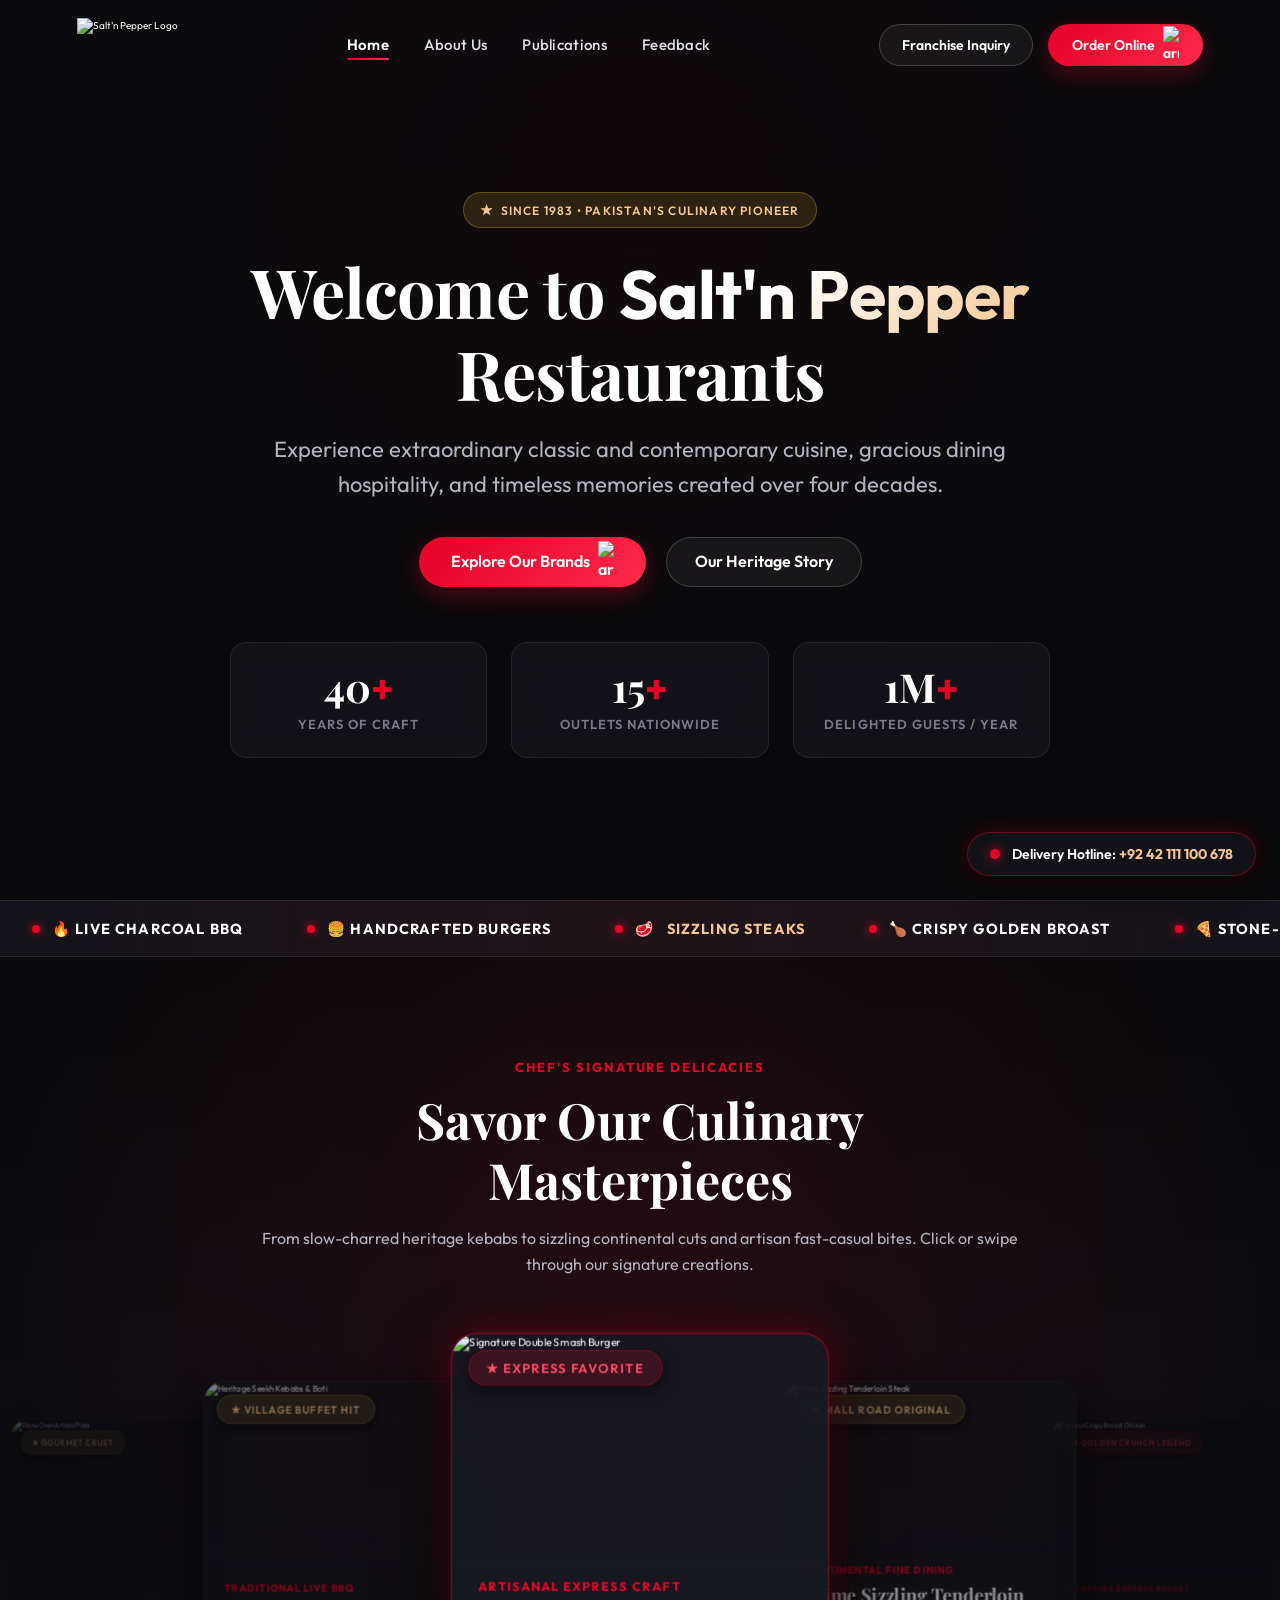
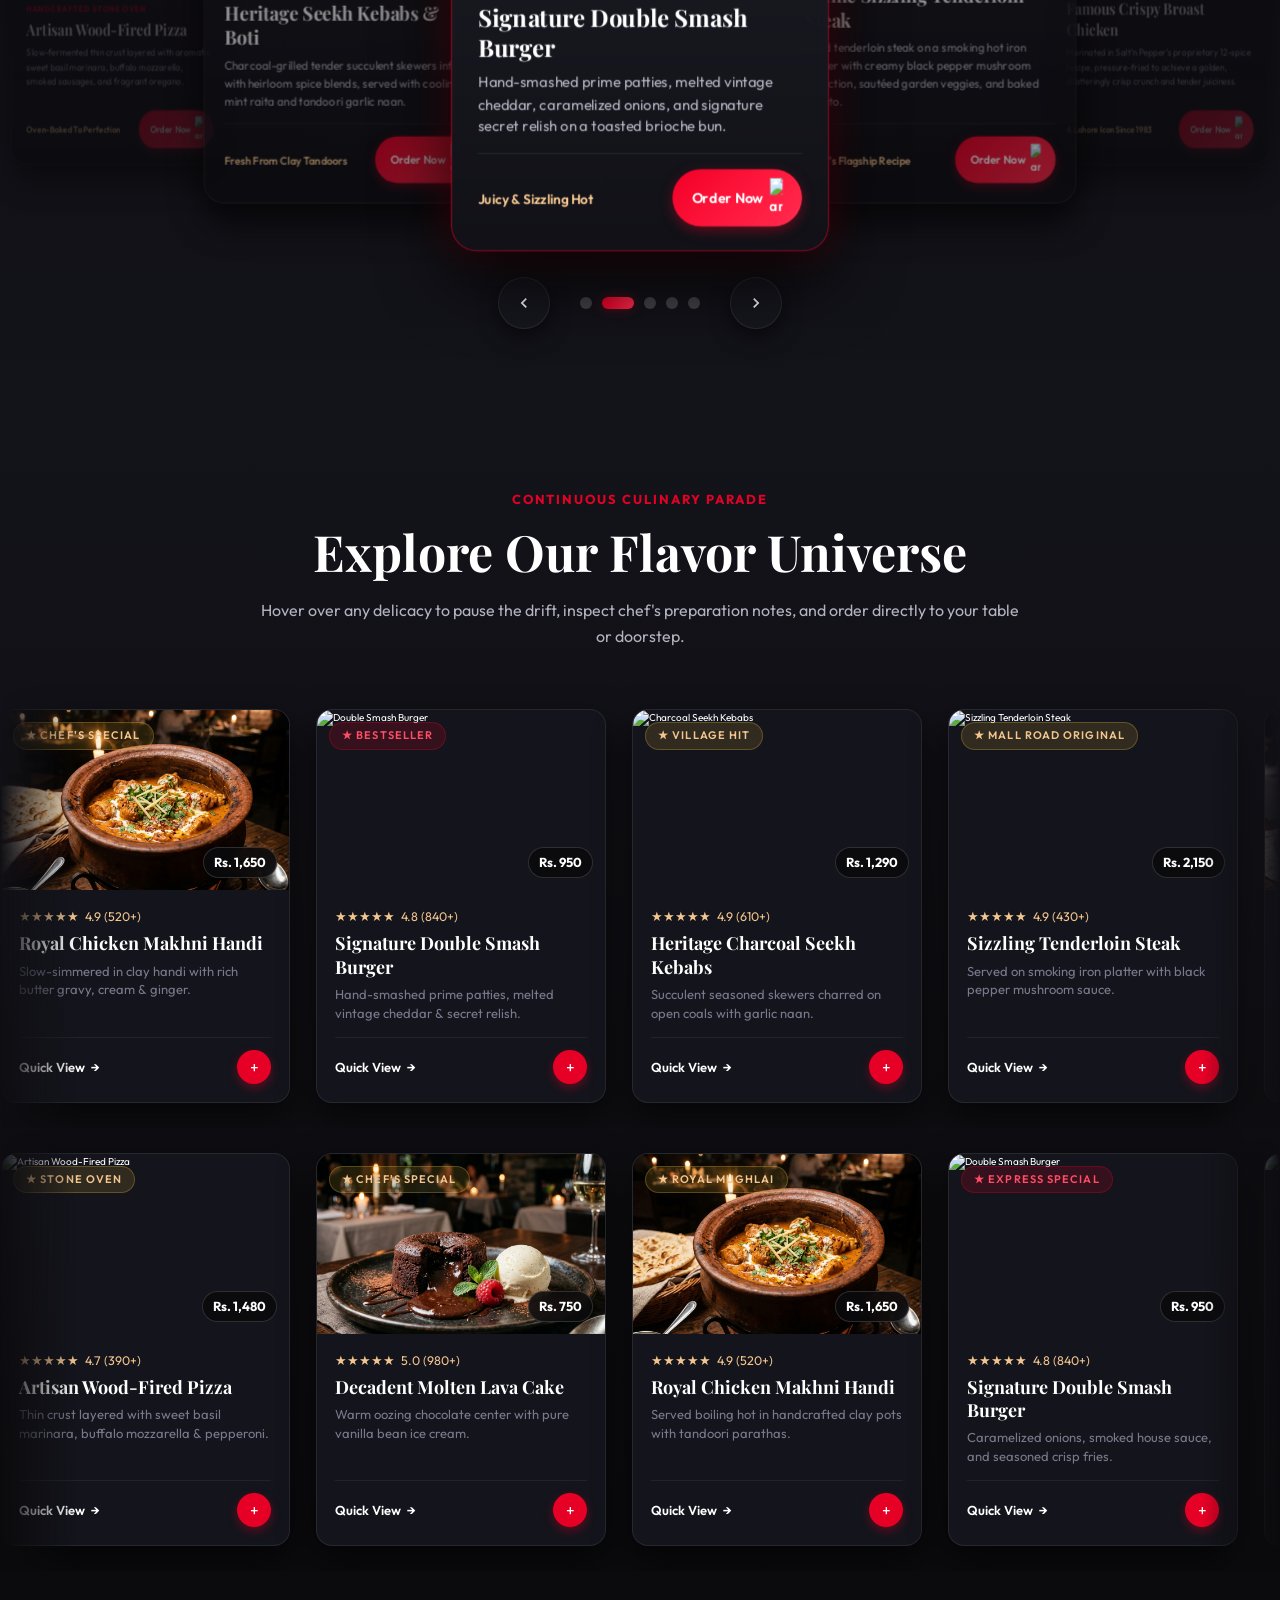
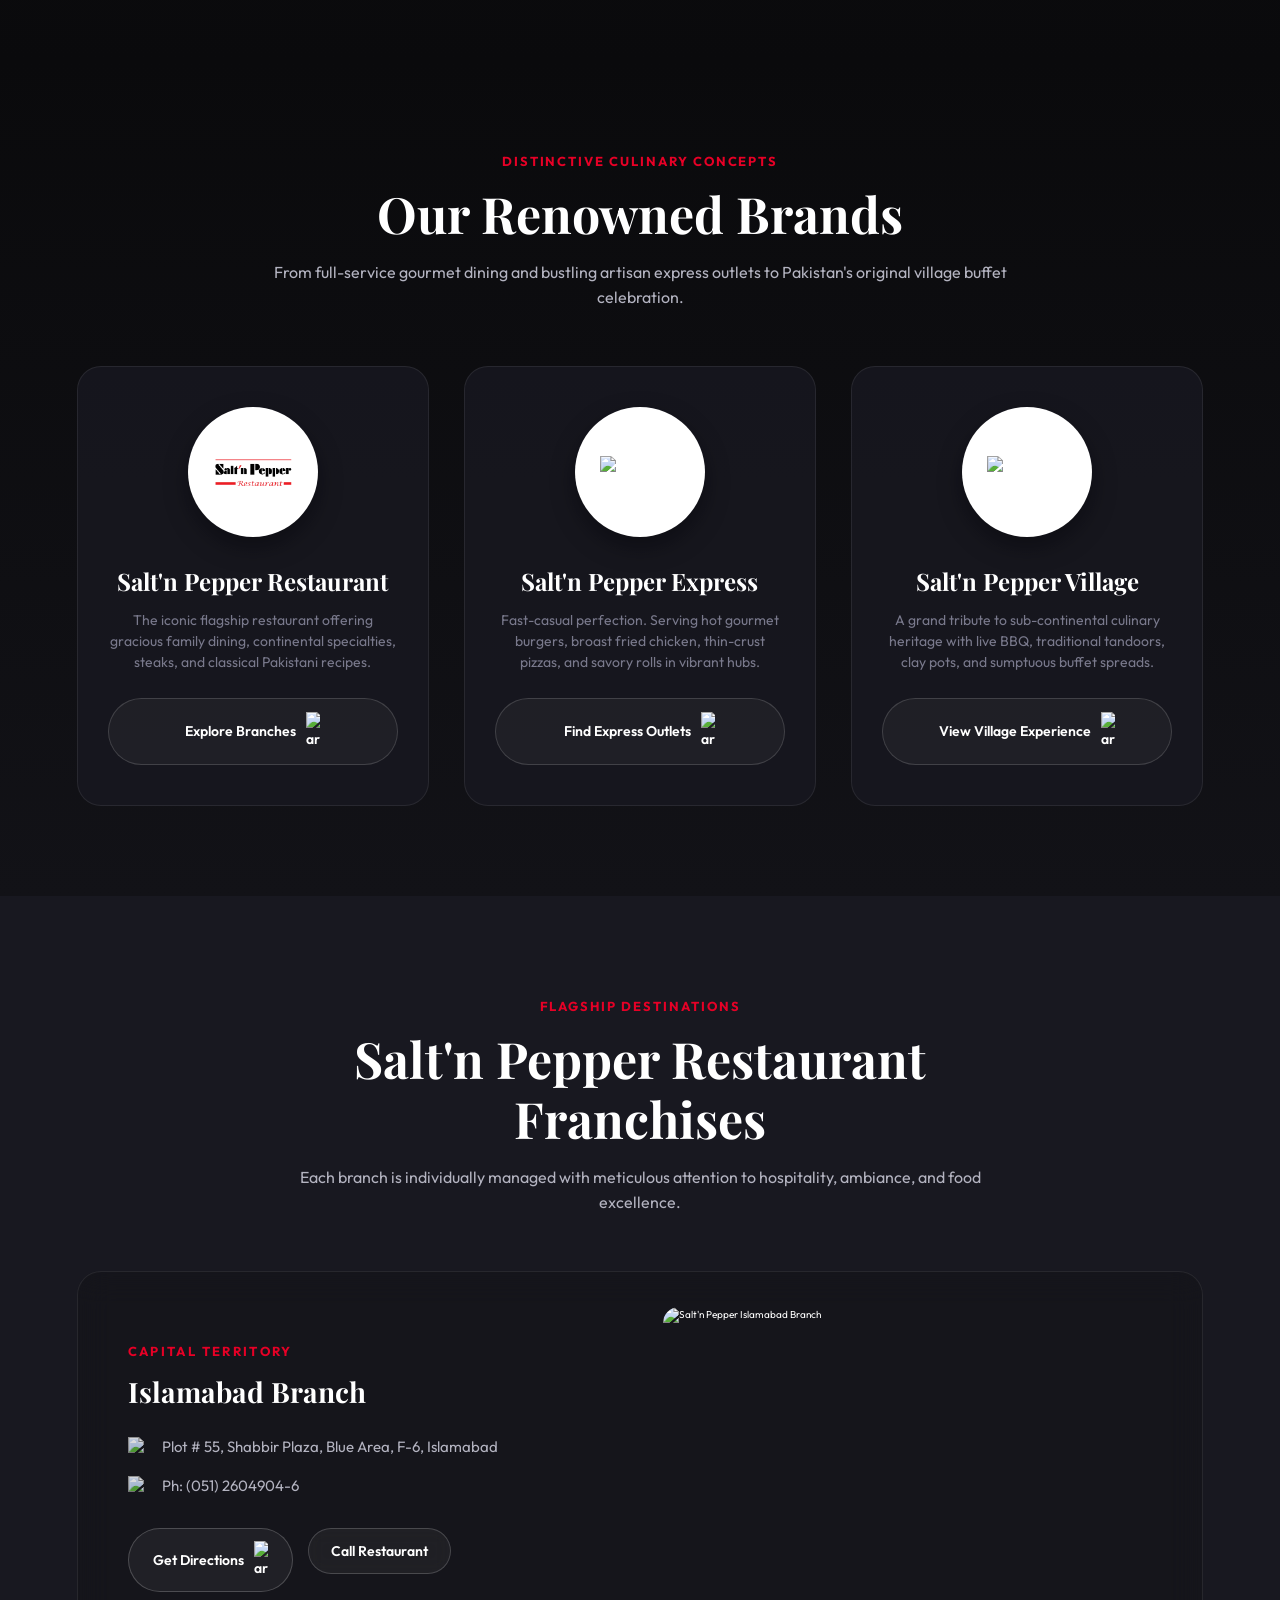
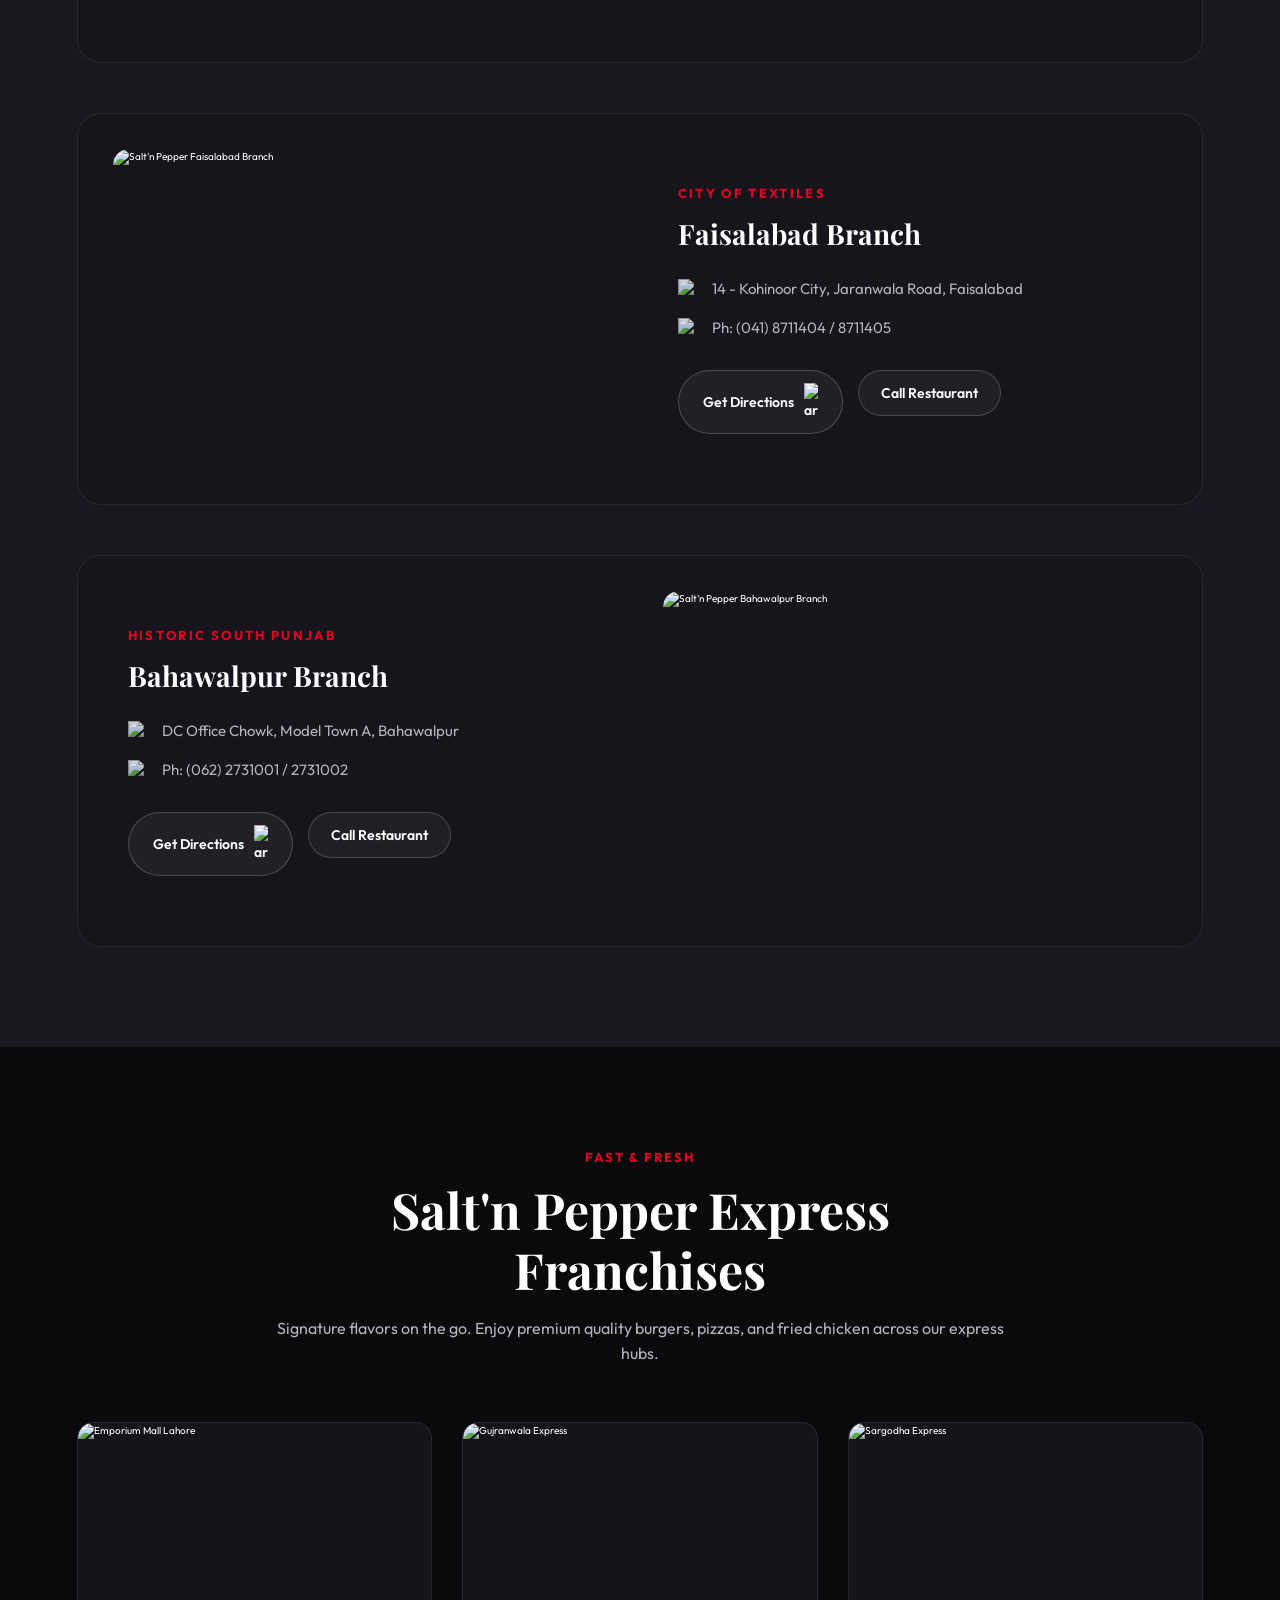
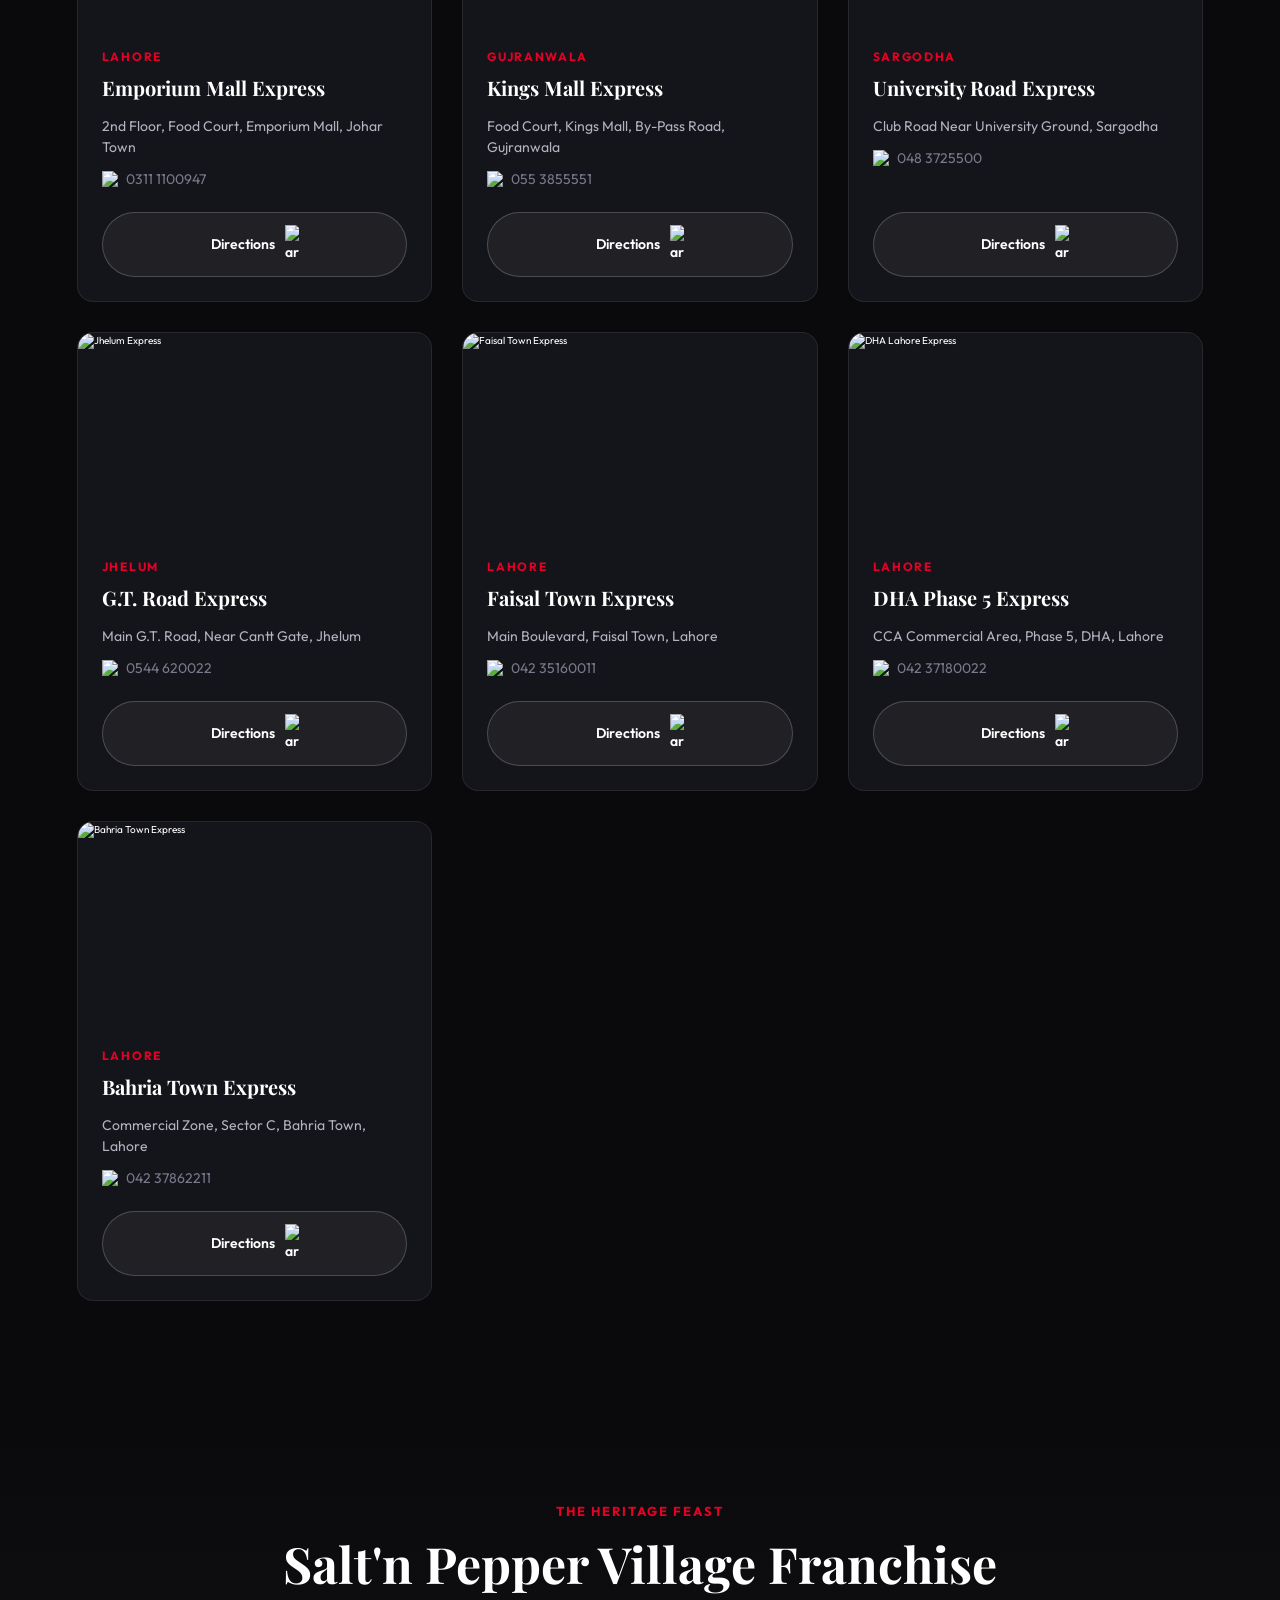
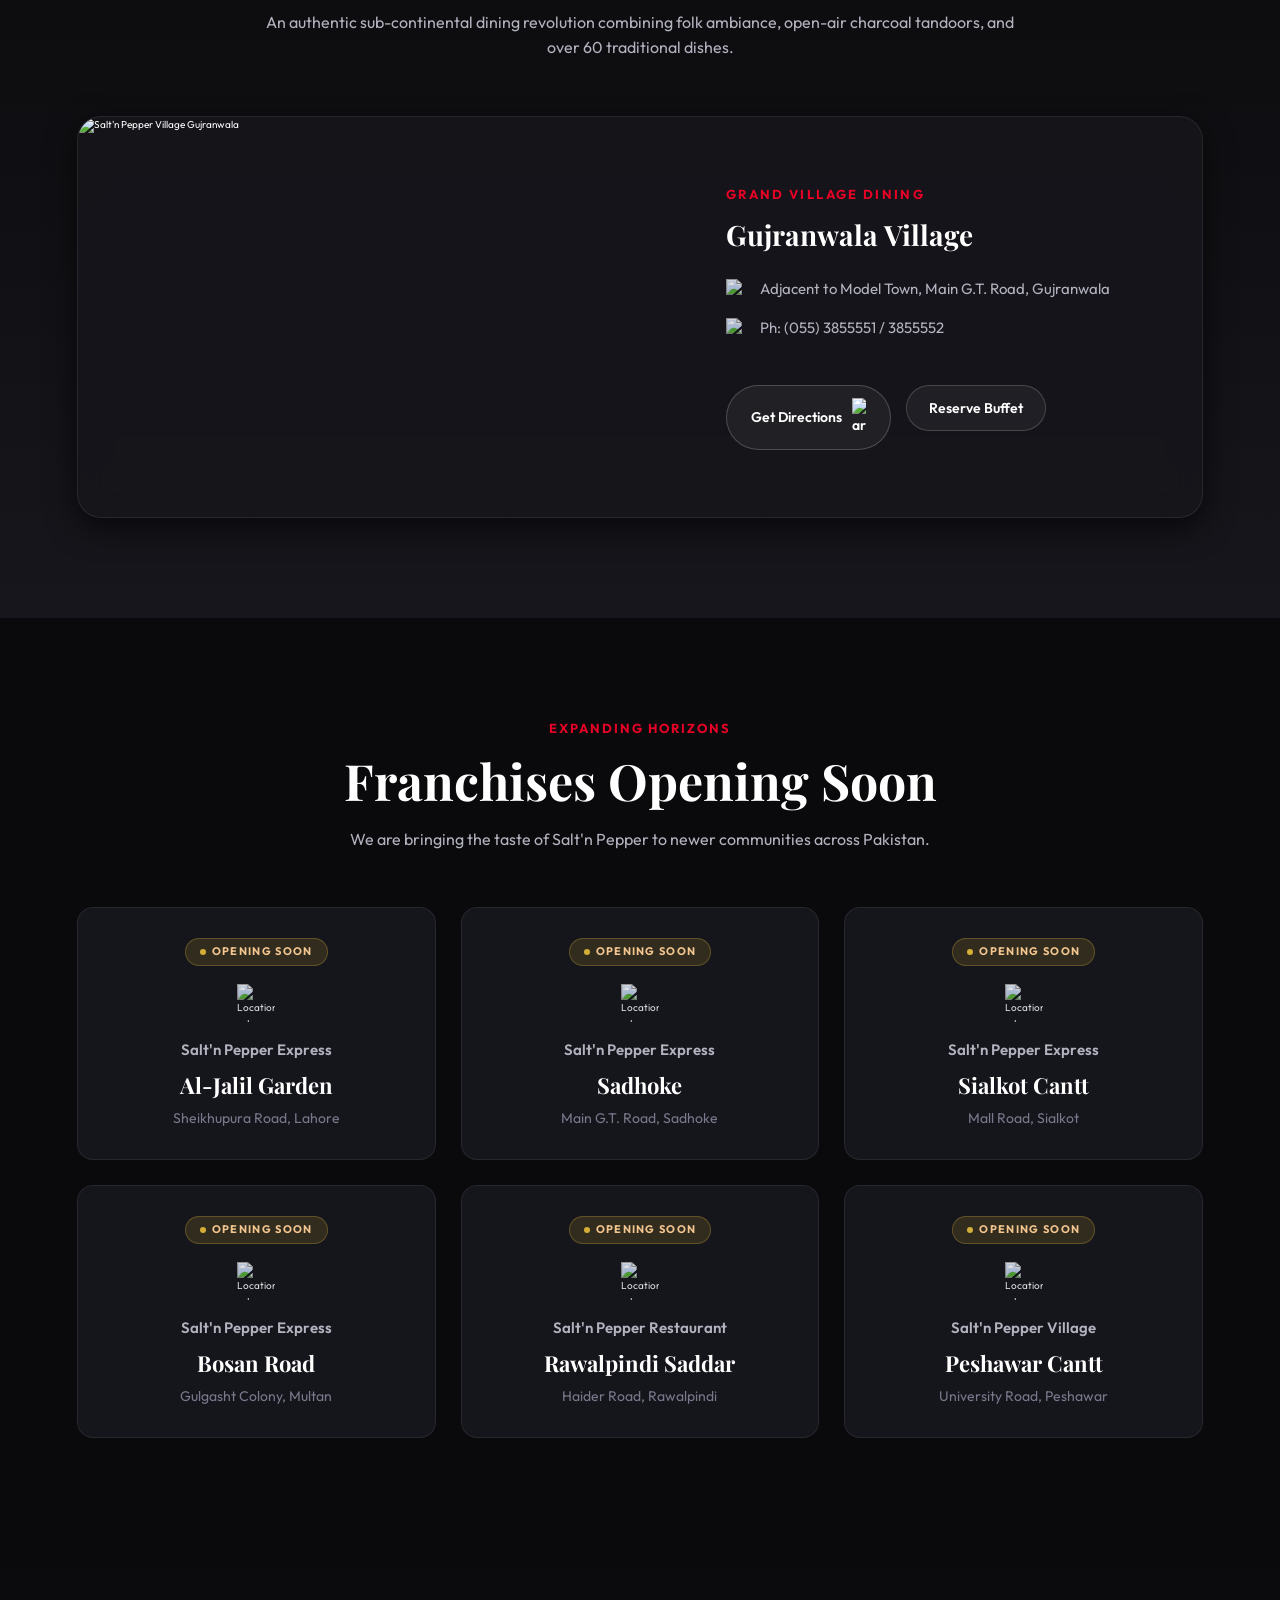
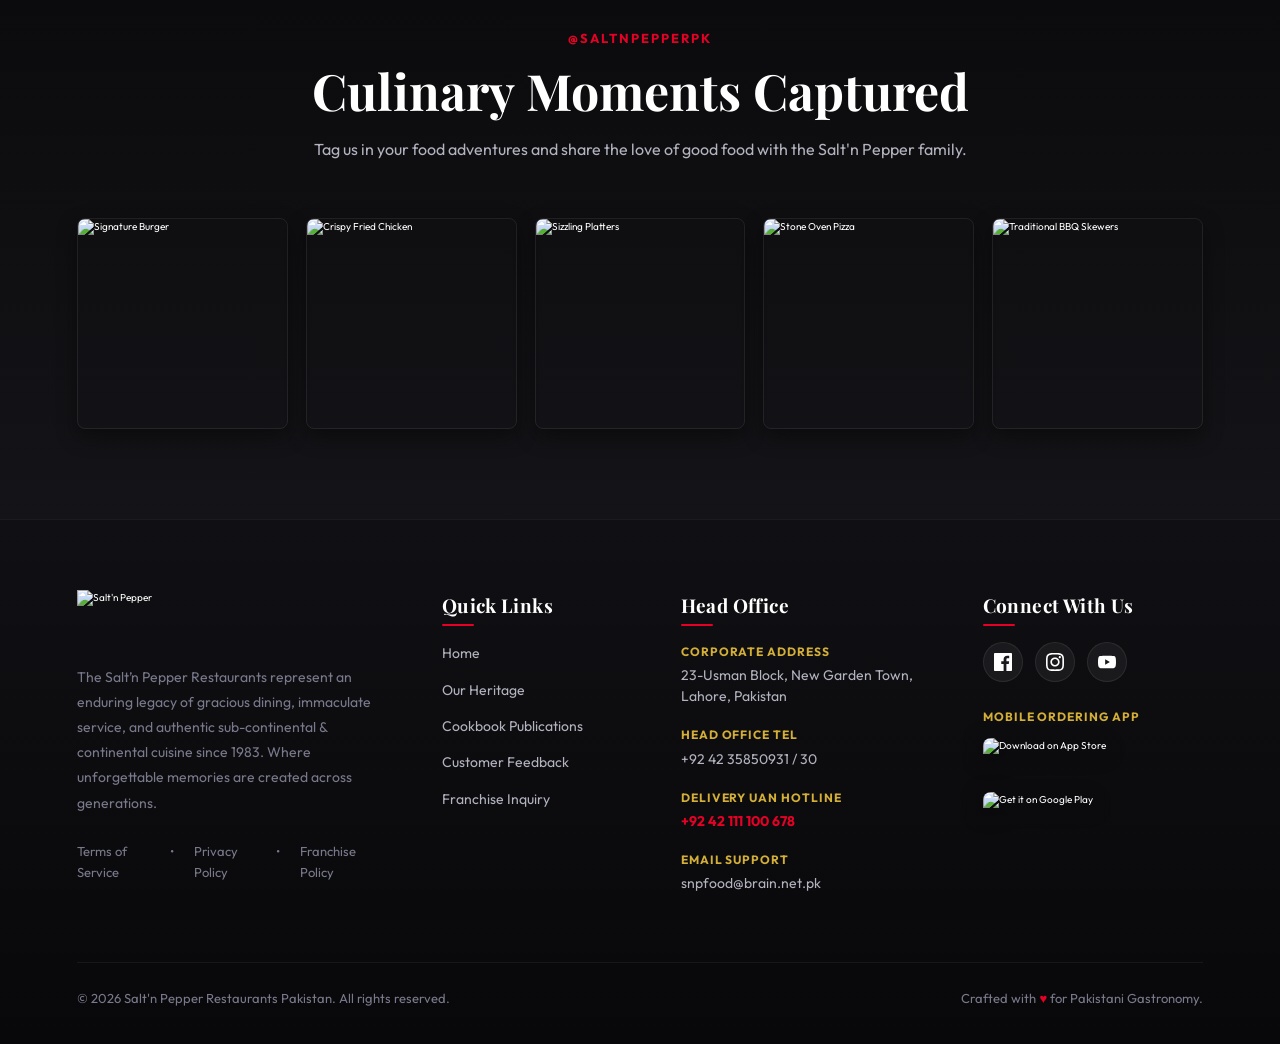
==== index.html @ fd4f3182 "feat: complete luxury restaurant redesign with 3D carousel, infinite food scroller, and interactive " ====
<!DOCTYPE html>
<html lang="en">
  <head>
    <meta charset="UTF-8" />
    <meta name="viewport" content="width=device-width, initial-scale=1.0" />
    <meta name="description" content="Salt'n Pepper - Pakistan's premier hospitality brand and restaurant chain since 1983. Discover our restaurants, express franchises, and village buffet." />
    <meta name="theme-color" content="#0a0a0c" />
    <title>Salt'n Pepper | Iconic Fine Dining & Franchises in Pakistan</title>
    
    <!-- CSS Stylesheets -->
    <link rel="stylesheet" href="./styles/utility.css" />
    <link rel="stylesheet" href="./styles/style.css" />
    <link href="https://unpkg.com/aos@2.3.1/dist/aos.css" rel="stylesheet" />
  </head>
  <body>
    <!-- =========================================
         NAVIGATION BAR
    ========================================= -->
    <nav class="nav-box" id="navbar">
      <a href="./index.html" class="nav-logo-link" aria-label="Salt'n Pepper Home">
        <img class="logo" src="./assets/nav-logo.png" alt="Salt'n Pepper Logo" />
      </a>

      <ul class="nav-list">
        <li><a href="./index.html" class="active">Home</a></li>
        <li><a href="./about-us.html">About Us</a></li>
        <li><a href="./publications.html">Publications</a></li>
        <li><a href="./feedback.html">Feedback</a></li>
      </ul>

      <div class="nav-cta-group">
        <a href="./feedback.html" class="button-1">Franchise Inquiry</a>
        <a href="#brands" class="button-2" id="orderOnlineBtn">
          <span>Order Online</span>
          <img src="./assets/arrow.png" alt="arrow" />
        </a>
      </div>

      <!-- Mobile Hamburger Button -->
      <button class="hamburger-btn" id="mobileMenuToggle" aria-label="Toggle navigation menu">
        <span></span>
        <span></span>
        <span></span>
      </button>
    </nav>

    <!-- Mobile Drawer & Overlay -->
    <div class="mobile-drawer-overlay" id="drawerOverlay"></div>
    <div class="mobile-nav-drawer" id="mobileDrawer">
      <div>
        <a href="./index.html" class="nav-logo-link" style="margin-bottom: 30px;">
          <img class="logo" src="./assets/nav-logo.png" alt="Salt'n Pepper Logo" />
        </a>
        <div class="mobile-nav-links">
          <a href="./index.html" class="active">Home <span>→</span></a>
          <a href="./about-us.html">About Us <span>→</span></a>
          <a href="./publications.html">Publications <span>→</span></a>
          <a href="./feedback.html">Feedback <span>→</span></a>
        </div>
      </div>
      <div class="mobile-nav-cta">
        <a href="./feedback.html" class="button-1">Get a Franchise</a>
        <a href="#brands" class="button-2">Order Online</a>
      </div>
    </div>

    <!-- =========================================
         HERO SECTION
    ========================================= -->
    <section class="hero-section">
      <div class="hero-overlay"></div>
      <div class="hero-content" data-aos="fade-up" data-aos-duration="1000">
        <div class="hero-badge-wrap">
          <span class="badge badge-gold">
            <span style="font-size: 1.4rem;">★</span> Since 1983 • Pakistan's Culinary Pioneer
          </span>
        </div>
        
        <h1 class="hero-title">
          Welcome to <span>Salt'n Pepper</span> Restaurants
        </h1>

        <p class="hero-subtitle">
          Experience extraordinary classic and contemporary cuisine, gracious dining hospitality, and timeless memories created over four decades.
        </p>

        <div class="hero-actions">
          <a href="#brands" class="button-2" style="height: 5rem; padding: 0 3.2rem; font-size: 1.6rem;">
            <span>Explore Our Brands</span>
            <img src="./assets/arrow.png" alt="arrow" />
          </a>
          <a href="./about-us.html" class="button-1" style="height: 5rem; padding: 0 2.8rem; font-size: 1.6rem;">
            Our Heritage Story
          </a>
        </div>

        <!-- Trust Stats Grid -->
        <div class="hero-stats-grid" data-aos="fade-up" data-aos-delay="200">
          <div class="stat-card">
            <div class="stat-number">40<span>+</span></div>
            <div class="stat-label">Years of Craft</div>
          </div>
          <div class="stat-card">
            <div class="stat-number">15<span>+</span></div>
            <div class="stat-label">Outlets Nationwide</div>
          </div>
          <div class="stat-card">
            <div class="stat-number">1M<span>+</span></div>
            <div class="stat-label">Delighted Guests / Year</div>
          </div>
        </div>
      </div>
    </section>

    <!-- =========================================
         INFINITE TICKER MARQUEE
    ========================================= -->
    <div class="ticker-container" aria-hidden="true">
      <div class="ticker-track">
        <div class="ticker-item"><span class="ticker-dot"></span> 🔥 Live Charcoal BBQ</div>
        <div class="ticker-item"><span class="ticker-dot"></span> 🍔 Handcrafted Burgers</div>
        <div class="ticker-item"><span class="ticker-dot"></span> 🥩 <span class="highlight">Sizzling Steaks</span></div>
        <div class="ticker-item"><span class="ticker-dot"></span> 🍗 Crispy Golden Broast</div>
        <div class="ticker-item"><span class="ticker-dot"></span> 🍕 Stone-Oven Pizzas</div>
        <div class="ticker-item"><span class="ticker-dot"></span> 🥘 <span class="highlight">Royal Handi & Karahi</span></div>
        <div class="ticker-item"><span class="ticker-dot"></span> 🍨 Traditional Village Desserts</div>
        <div class="ticker-item"><span class="ticker-dot"></span> 🥟 Tandoori Garlic Naan</div>
        <!-- Duplicate set for seamless infinite loop -->
        <div class="ticker-item"><span class="ticker-dot"></span> 🔥 Live Charcoal BBQ</div>
        <div class="ticker-item"><span class="ticker-dot"></span> 🍔 Handcrafted Burgers</div>
        <div class="ticker-item"><span class="ticker-dot"></span> 🥩 <span class="highlight">Sizzling Steaks</span></div>
        <div class="ticker-item"><span class="ticker-dot"></span> 🍗 Crispy Golden Broast</div>
        <div class="ticker-item"><span class="ticker-dot"></span> 🍕 Stone-Oven Pizzas</div>
        <div class="ticker-item"><span class="ticker-dot"></span> 🥘 <span class="highlight">Royal Handi & Karahi</span></div>
        <div class="ticker-item"><span class="ticker-dot"></span> 🍨 Traditional Village Desserts</div>
        <div class="ticker-item"><span class="ticker-dot"></span> 🥟 Tandoori Garlic Naan</div>
      </div>
    </div>

    <!-- =========================================
         INTERACTIVE 3D FOOD SHOWCASE CAROUSEL
    ========================================= -->
    <section class="food-showcase-section" id="featured-dishes">
      <div class="section-header" data-aos="fade-up">
        <span class="section-tag">Chef's Signature Delicacies</span>
        <h2 class="section-title">Savor Our Culinary Masterpieces</h2>
        <p class="section-subtitle">
          From slow-charred heritage kebabs to sizzling continental cuts and artisan fast-casual bites. Click or swipe through our signature creations.
        </p>
      </div>

      <!-- 3D Carousel Stage -->
      <div class="carousel-3d-stage" id="carousel3dStage" data-aos="zoom-in" data-aos-duration="900">
        <div class="carousel-3d-cards" id="carouselCards">
          <!-- Slide 0: BBQ Kebabs -->
          <div class="food-3d-card pos-center" data-index="0">
            <div class="food-3d-card-img-wrap">
              <span class="badge badge-gold food-card-badge">★ Village Buffet Hit</span>
              <img src="./assets/social-food-5.png" alt="Heritage Seekh Kebabs & Boti" loading="lazy" />
            </div>
            <div class="food-3d-card-body">
              <span class="food-card-cuisine">Traditional Live BBQ</span>
              <h3 class="food-card-title">Heritage Seekh Kebabs & Boti</h3>
              <p class="food-card-desc">
                Charcoal-grilled tender succulent skewers infused with heirloom spice blends, served with cooling mint raita and tandoori garlic naan.
              </p>
              <div class="food-card-footer">
                <span class="food-card-tagline">Fresh From Clay Tandoors</span>
                <a href="#brands" class="food-card-btn">
                  <span>Order Now</span>
                  <img src="./assets/arrow.png" alt="arrow" style="width: 12px;" />
                </a>
              </div>
            </div>
          </div>

          <!-- Slide 1: Gourmet Smash Burger -->
          <div class="food-3d-card pos-right-1" data-index="1">
            <div class="food-3d-card-img-wrap">
              <span class="badge badge-red food-card-badge">★ Express Favorite</span>
              <img src="./assets/social-food-1.png" alt="Signature Double Smash Burger" loading="lazy" />
            </div>
            <div class="food-3d-card-body">
              <span class="food-card-cuisine">Artisanal Express Craft</span>
              <h3 class="food-card-title">Signature Double Smash Burger</h3>
              <p class="food-card-desc">
                Hand-smashed prime patties, melted vintage cheddar, caramelized onions, and signature secret relish on a toasted brioche bun.
              </p>
              <div class="food-card-footer">
                <span class="food-card-tagline">Juicy & Sizzling Hot</span>
                <a href="#brands" class="food-card-btn">
                  <span>Order Now</span>
                  <img src="./assets/arrow.png" alt="arrow" style="width: 12px;" />
                </a>
              </div>
            </div>
          </div>

          <!-- Slide 2: Sizzling Tenderloin Steak -->
          <div class="food-3d-card pos-right-2" data-index="2">
            <div class="food-3d-card-img-wrap">
              <span class="badge badge-gold food-card-badge">★ Mall Road Original</span>
              <img src="./assets/social-food-3.png" alt="Prime Sizzling Tenderloin Steak" loading="lazy" />
            </div>
            <div class="food-3d-card-body">
              <span class="food-card-cuisine">Continental Fine Dining</span>
              <h3 class="food-card-title">Prime Sizzling Tenderloin Steak</h3>
              <p class="food-card-desc">
                Aged tenderloin steak on a smoking hot iron platter with creamy black pepper mushroom reduction, sautéed garden veggies, and baked potato.
              </p>
              <div class="food-card-footer">
                <span class="food-card-tagline">Chef's Flagship Recipe</span>
                <a href="#brands" class="food-card-btn">
                  <span>Order Now</span>
                  <img src="./assets/arrow.png" alt="arrow" style="width: 12px;" />
                </a>
              </div>
            </div>
          </div>

          <!-- Slide 3: Famous Crispy Broast -->
          <div class="food-3d-card pos-left-2" data-index="3">
            <div class="food-3d-card-img-wrap">
              <span class="badge badge-red food-card-badge">★ Golden Crunch Legend</span>
              <img src="./assets/social-food-2.png" alt="Famous Crispy Broast Chicken" loading="lazy" />
            </div>
            <div class="food-3d-card-body">
              <span class="food-card-cuisine">Signature Express Broast</span>
              <h3 class="food-card-title">Famous Crispy Broast Chicken</h3>
              <p class="food-card-desc">
                Marinated in Salt'n Pepper's proprietary 12-spice recipe, pressure-fried to achieve a golden, shatteringly crisp crunch and tender juiciness.
              </p>
              <div class="food-card-footer">
                <span class="food-card-tagline">A Lahore Icon Since 1983</span>
                <a href="#brands" class="food-card-btn">
                  <span>Order Now</span>
                  <img src="./assets/arrow.png" alt="arrow" style="width: 12px;" />
                </a>
              </div>
            </div>
          </div>

          <!-- Slide 4: Stone Oven Pizza -->
          <div class="food-3d-card pos-left-1" data-index="4">
            <div class="food-3d-card-img-wrap">
              <span class="badge badge-gold food-card-badge">★ Gourmet Crust</span>
              <img src="./assets/social-food-4.png" alt="Stone Oven Artisan Pizza" loading="lazy" />
            </div>
            <div class="food-3d-card-body">
              <span class="food-card-cuisine">Handcrafted Stone Oven</span>
              <h3 class="food-card-title">Artisan Wood-Fired Pizza</h3>
              <p class="food-card-desc">
                Slow-fermented thin crust layered with aromatic sweet basil marinara, buffalo mozzarella, smoked sausages, and fragrant oregano.
              </p>
              <div class="food-card-footer">
                <span class="food-card-tagline">Oven-Baked To Perfection</span>
                <a href="#brands" class="food-card-btn">
                  <span>Order Now</span>
                  <img src="./assets/arrow.png" alt="arrow" style="width: 12px;" />
                </a>
              </div>
            </div>
          </div>
        </div>
      </div>

      <!-- Navigation & Dots -->
      <div class="carousel-controls">
        <button class="carousel-nav-btn prev" id="carouselPrevBtn" aria-label="Previous Dish">
          <svg viewBox="0 0 24 24"><path d="M15.41 7.41L14 6l-6 6 6 6 1.41-1.41L10.83 12z"/></svg>
        </button>

        <div class="carousel-dots" id="carouselDots">
          <button class="carousel-dot active" data-slide="0" aria-label="Slide 1"></button>
          <button class="carousel-dot" data-slide="1" aria-label="Slide 2"></button>
          <button class="carousel-dot" data-slide="2" aria-label="Slide 3"></button>
          <button class="carousel-dot" data-slide="3" aria-label="Slide 4"></button>
          <button class="carousel-dot" data-slide="4" aria-label="Slide 5"></button>
        </div>

        <button class="carousel-nav-btn next" id="carouselNextBtn" aria-label="Next Dish">
          <svg viewBox="0 0 24 24"><path d="M10 6L8.59 7.41 13.17 12l-4.58 4.59L10 18l6-6z"/></svg>
        </button>
      </div>
    </section>

    <!-- =========================================
         INFINITE FOOD CARDS SCROLLER (DRIFTING RAILS)
    ========================================= -->
    <section class="food-scroller-section">
      <div class="section-header" data-aos="fade-up" style="margin-bottom: 35px;">
        <span class="section-tag">Continuous Culinary Parade</span>
        <h2 class="section-title">Explore Our Flavor Universe</h2>
        <p class="section-subtitle">
          Hover over any delicacy to pause the drift, inspect chef's preparation notes, and order directly to your table or doorstep.
        </p>
      </div>

      <!-- Rail 1: Drifts Left -->
      <div class="food-scroller-track-wrap">
        <div class="food-scroller-track">
          <!-- Card 1: Handi -->
          <div class="scroller-card" data-dish-id="handi">
            <div class="scroller-card-img-wrap">
              <span class="badge badge-gold scroller-badge">★ Chef's Special</span>
              <img src="./assets/makhni-handi.jpg" alt="Chicken Makhni Handi" loading="lazy" />
              <span class="scroller-price-pill">Rs. 1,650</span>
            </div>
            <div class="scroller-card-body">
              <div class="scroller-rating-row">★★★★★ <span>4.9 (520+)</span></div>
              <h4 class="scroller-dish-title">Royal Chicken Makhni Handi</h4>
              <p class="scroller-dish-desc">Slow-simmered in clay handi with rich butter gravy, cream & ginger.</p>
              <div class="scroller-action-row">
                <button type="button" class="scroller-quick-view-btn">Quick View <span>→</span></button>
                <button type="button" class="scroller-add-btn" title="Add to Order">+</button>
              </div>
            </div>
          </div>

          <!-- Card 2: Burger -->
          <div class="scroller-card" data-dish-id="burger">
            <div class="scroller-card-img-wrap">
              <span class="badge badge-red scroller-badge">★ Bestseller</span>
              <img src="./assets/social-food-1.png" alt="Double Smash Burger" loading="lazy" />
              <span class="scroller-price-pill">Rs. 950</span>
            </div>
            <div class="scroller-card-body">
              <div class="scroller-rating-row">★★★★★ <span>4.8 (840+)</span></div>
              <h4 class="scroller-dish-title">Signature Double Smash Burger</h4>
              <p class="scroller-dish-desc">Hand-smashed prime patties, melted vintage cheddar & secret relish.</p>
              <div class="scroller-action-row">
                <button type="button" class="scroller-quick-view-btn">Quick View <span>→</span></button>
                <button type="button" class="scroller-add-btn" title="Add to Order">+</button>
              </div>
            </div>
          </div>

          <!-- Card 3: BBQ Kebabs -->
          <div class="scroller-card" data-dish-id="bbq">
            <div class="scroller-card-img-wrap">
              <span class="badge badge-gold scroller-badge">★ Village Hit</span>
              <img src="./assets/social-food-5.png" alt="Charcoal Seekh Kebabs" loading="lazy" />
              <span class="scroller-price-pill">Rs. 1,290</span>
            </div>
            <div class="scroller-card-body">
              <div class="scroller-rating-row">★★★★★ <span>4.9 (610+)</span></div>
              <h4 class="scroller-dish-title">Heritage Charcoal Seekh Kebabs</h4>
              <p class="scroller-dish-desc">Succulent seasoned skewers charred on open coals with garlic naan.</p>
              <div class="scroller-action-row">
                <button type="button" class="scroller-quick-view-btn">Quick View <span>→</span></button>
                <button type="button" class="scroller-add-btn" title="Add to Order">+</button>
              </div>
            </div>
          </div>

          <!-- Card 4: Steak -->
          <div class="scroller-card" data-dish-id="steak">
            <div class="scroller-card-img-wrap">
              <span class="badge badge-gold scroller-badge">★ Mall Road Original</span>
              <img src="./assets/social-food-3.png" alt="Sizzling Tenderloin Steak" loading="lazy" />
              <span class="scroller-price-pill">Rs. 2,150</span>
            </div>
            <div class="scroller-card-body">
              <div class="scroller-rating-row">★★★★★ <span>4.9 (430+)</span></div>
              <h4 class="scroller-dish-title">Sizzling Tenderloin Steak</h4>
              <p class="scroller-dish-desc">Served on smoking iron platter with black pepper mushroom sauce.</p>
              <div class="scroller-action-row">
                <button type="button" class="scroller-quick-view-btn">Quick View <span>→</span></button>
                <button type="button" class="scroller-add-btn" title="Add to Order">+</button>
              </div>
            </div>
          </div>

          <!-- Card 5: Lava Cake -->
          <div class="scroller-card" data-dish-id="lava-cake">
            <div class="scroller-card-img-wrap">
              <span class="badge badge-gold scroller-badge">★ Sweet Sensation</span>
              <img src="./assets/molten-lava-cake.jpg" alt="Molten Lava Cake" loading="lazy" />
              <span class="scroller-price-pill">Rs. 750</span>
            </div>
            <div class="scroller-card-body">
              <div class="scroller-rating-row">★★★★★ <span>5.0 (980+)</span></div>
              <h4 class="scroller-dish-title">Decadent Molten Lava Cake</h4>
              <p class="scroller-dish-desc">Oozing chocolate center paired with artisanal vanilla bean gelato.</p>
              <div class="scroller-action-row">
                <button type="button" class="scroller-quick-view-btn">Quick View <span>→</span></button>
                <button type="button" class="scroller-add-btn" title="Add to Order">+</button>
              </div>
            </div>
          </div>

          <!-- Card 6: Broast -->
          <div class="scroller-card" data-dish-id="broast">
            <div class="scroller-card-img-wrap">
              <span class="badge badge-red scroller-badge">★ Golden Crunch</span>
              <img src="./assets/social-food-2.png" alt="Famous Crispy Broast" loading="lazy" />
              <span class="scroller-price-pill">Rs. 890</span>
            </div>
            <div class="scroller-card-body">
              <div class="scroller-rating-row">★★★★★ <span>4.8 (1.2k+)</span></div>
              <h4 class="scroller-dish-title">Famous Crispy Broast Chicken</h4>
              <p class="scroller-dish-desc">Salt'n Pepper's 1983 recipe pressure-fried to delicate perfection.</p>
              <div class="scroller-action-row">
                <button type="button" class="scroller-quick-view-btn">Quick View <span>→</span></button>
                <button type="button" class="scroller-add-btn" title="Add to Order">+</button>
              </div>
            </div>
          </div>

          <!-- Duplicate 1-6 for continuous infinite drift -->
          <div class="scroller-card" data-dish-id="handi">
            <div class="scroller-card-img-wrap">
              <span class="badge badge-gold scroller-badge">★ Chef's Special</span>
              <img src="./assets/makhni-handi.jpg" alt="Chicken Makhni Handi" loading="lazy" />
              <span class="scroller-price-pill">Rs. 1,650</span>
            </div>
            <div class="scroller-card-body">
              <div class="scroller-rating-row">★★★★★ <span>4.9 (520+)</span></div>
              <h4 class="scroller-dish-title">Royal Chicken Makhni Handi</h4>
              <p class="scroller-dish-desc">Slow-simmered in clay handi with rich butter gravy, cream & ginger.</p>
              <div class="scroller-action-row">
                <button type="button" class="scroller-quick-view-btn">Quick View <span>→</span></button>
                <button type="button" class="scroller-add-btn" title="Add to Order">+</button>
              </div>
            </div>
          </div>
          <div class="scroller-card" data-dish-id="burger">
            <div class="scroller-card-img-wrap">
              <span class="badge badge-red scroller-badge">★ Bestseller</span>
              <img src="./assets/social-food-1.png" alt="Double Smash Burger" loading="lazy" />
              <span class="scroller-price-pill">Rs. 950</span>
            </div>
            <div class="scroller-card-body">
              <div class="scroller-rating-row">★★★★★ <span>4.8 (840+)</span></div>
              <h4 class="scroller-dish-title">Signature Double Smash Burger</h4>
              <p class="scroller-dish-desc">Hand-smashed prime patties, melted vintage cheddar & secret relish.</p>
              <div class="scroller-action-row">
                <button type="button" class="scroller-quick-view-btn">Quick View <span>→</span></button>
                <button type="button" class="scroller-add-btn" title="Add to Order">+</button>
              </div>
            </div>
          </div>
          <div class="scroller-card" data-dish-id="bbq">
            <div class="scroller-card-img-wrap">
              <span class="badge badge-gold scroller-badge">★ Village Hit</span>
              <img src="./assets/social-food-5.png" alt="Charcoal Seekh Kebabs" loading="lazy" />
              <span class="scroller-price-pill">Rs. 1,290</span>
            </div>
            <div class="scroller-card-body">
              <div class="scroller-rating-row">★★★★★ <span>4.9 (610+)</span></div>
              <h4 class="scroller-dish-title">Heritage Charcoal Seekh Kebabs</h4>
              <p class="scroller-dish-desc">Succulent seasoned skewers charred on open coals with garlic naan.</p>
              <div class="scroller-action-row">
                <button type="button" class="scroller-quick-view-btn">Quick View <span>→</span></button>
                <button type="button" class="scroller-add-btn" title="Add to Order">+</button>
              </div>
            </div>
          </div>
          <div class="scroller-card" data-dish-id="steak">
            <div class="scroller-card-img-wrap">
              <span class="badge badge-gold scroller-badge">★ Mall Road Original</span>
              <img src="./assets/social-food-3.png" alt="Sizzling Tenderloin Steak" loading="lazy" />
              <span class="scroller-price-pill">Rs. 2,150</span>
            </div>
            <div class="scroller-card-body">
              <div class="scroller-rating-row">★★★★★ <span>4.9 (430+)</span></div>
              <h4 class="scroller-dish-title">Sizzling Tenderloin Steak</h4>
              <p class="scroller-dish-desc">Served on smoking iron platter with black pepper mushroom sauce.</p>
              <div class="scroller-action-row">
                <button type="button" class="scroller-quick-view-btn">Quick View <span>→</span></button>
                <button type="button" class="scroller-add-btn" title="Add to Order">+</button>
              </div>
            </div>
          </div>
          <div class="scroller-card" data-dish-id="lava-cake">
            <div class="scroller-card-img-wrap">
              <span class="badge badge-gold scroller-badge">★ Sweet Sensation</span>
              <img src="./assets/molten-lava-cake.jpg" alt="Molten Lava Cake" loading="lazy" />
              <span class="scroller-price-pill">Rs. 750</span>
            </div>
            <div class="scroller-card-body">
              <div class="scroller-rating-row">★★★★★ <span>5.0 (980+)</span></div>
              <h4 class="scroller-dish-title">Decadent Molten Lava Cake</h4>
              <p class="scroller-dish-desc">Oozing chocolate center paired with artisanal vanilla bean gelato.</p>
              <div class="scroller-action-row">
                <button type="button" class="scroller-quick-view-btn">Quick View <span>→</span></button>
                <button type="button" class="scroller-add-btn" title="Add to Order">+</button>
              </div>
            </div>
          </div>
          <div class="scroller-card" data-dish-id="broast">
            <div class="scroller-card-img-wrap">
              <span class="badge badge-red scroller-badge">★ Golden Crunch</span>
              <img src="./assets/social-food-2.png" alt="Famous Crispy Broast" loading="lazy" />
              <span class="scroller-price-pill">Rs. 890</span>
            </div>
            <div class="scroller-card-body">
              <div class="scroller-rating-row">★★★★★ <span>4.8 (1.2k+)</span></div>
              <h4 class="scroller-dish-title">Famous Crispy Broast Chicken</h4>
              <p class="scroller-dish-desc">Salt'n Pepper's 1983 recipe pressure-fried to delicate perfection.</p>
              <div class="scroller-action-row">
                <button type="button" class="scroller-quick-view-btn">Quick View <span>→</span></button>
                <button type="button" class="scroller-add-btn" title="Add to Order">+</button>
              </div>
            </div>
          </div>
        </div>
      </div>

      <!-- Rail 2: Drifts Right -->
      <div class="food-scroller-track-wrap">
        <div class="food-scroller-track reverse">
          <!-- Card A: Pizza -->
          <div class="scroller-card" data-dish-id="pizza">
            <div class="scroller-card-img-wrap">
              <span class="badge badge-gold scroller-badge">★ Stone Oven</span>
              <img src="./assets/social-food-4.png" alt="Artisan Wood-Fired Pizza" loading="lazy" />
              <span class="scroller-price-pill">Rs. 1,480</span>
            </div>
            <div class="scroller-card-body">
              <div class="scroller-rating-row">★★★★★ <span>4.7 (390+)</span></div>
              <h4 class="scroller-dish-title">Artisan Wood-Fired Pizza</h4>
              <p class="scroller-dish-desc">Thin crust layered with sweet basil marinara, buffalo mozzarella & pepperoni.</p>
              <div class="scroller-action-row">
                <button type="button" class="scroller-quick-view-btn">Quick View <span>→</span></button>
                <button type="button" class="scroller-add-btn" title="Add to Order">+</button>
              </div>
            </div>
          </div>

          <!-- Card B: Lava Cake -->
          <div class="scroller-card" data-dish-id="lava-cake">
            <div class="scroller-card-img-wrap">
              <span class="badge badge-gold scroller-badge">★ Chef's Special</span>
              <img src="./assets/molten-lava-cake.jpg" alt="Molten Lava Cake" loading="lazy" />
              <span class="scroller-price-pill">Rs. 750</span>
            </div>
            <div class="scroller-card-body">
              <div class="scroller-rating-row">★★★★★ <span>5.0 (980+)</span></div>
              <h4 class="scroller-dish-title">Decadent Molten Lava Cake</h4>
              <p class="scroller-dish-desc">Warm oozing chocolate center with pure vanilla bean ice cream.</p>
              <div class="scroller-action-row">
                <button type="button" class="scroller-quick-view-btn">Quick View <span>→</span></button>
                <button type="button" class="scroller-add-btn" title="Add to Order">+</button>
              </div>
            </div>
          </div>

          <!-- Card C: Handi -->
          <div class="scroller-card" data-dish-id="handi">
            <div class="scroller-card-img-wrap">
              <span class="badge badge-gold scroller-badge">★ Royal Mughlai</span>
              <img src="./assets/makhni-handi.jpg" alt="Chicken Makhni Handi" loading="lazy" />
              <span class="scroller-price-pill">Rs. 1,650</span>
            </div>
            <div class="scroller-card-body">
              <div class="scroller-rating-row">★★★★★ <span>4.9 (520+)</span></div>
              <h4 class="scroller-dish-title">Royal Chicken Makhni Handi</h4>
              <p class="scroller-dish-desc">Served boiling hot in handcrafted clay pots with tandoori parathas.</p>
              <div class="scroller-action-row">
                <button type="button" class="scroller-quick-view-btn">Quick View <span>→</span></button>
                <button type="button" class="scroller-add-btn" title="Add to Order">+</button>
              </div>
            </div>
          </div>

          <!-- Card D: Burger -->
          <div class="scroller-card" data-dish-id="burger">
            <div class="scroller-card-img-wrap">
              <span class="badge badge-red scroller-badge">★ Express Special</span>
              <img src="./assets/social-food-1.png" alt="Double Smash Burger" loading="lazy" />
              <span class="scroller-price-pill">Rs. 950</span>
            </div>
            <div class="scroller-card-body">
              <div class="scroller-rating-row">★★★★★ <span>4.8 (840+)</span></div>
              <h4 class="scroller-dish-title">Signature Double Smash Burger</h4>
              <p class="scroller-dish-desc">Caramelized onions, smoked house sauce, and seasoned crisp fries.</p>
              <div class="scroller-action-row">
                <button type="button" class="scroller-quick-view-btn">Quick View <span>→</span></button>
                <button type="button" class="scroller-add-btn" title="Add to Order">+</button>
              </div>
            </div>
          </div>

          <!-- Card E: Broast -->
          <div class="scroller-card" data-dish-id="broast">
            <div class="scroller-card-img-wrap">
              <span class="badge badge-red scroller-badge">★ Nationwide Crunch</span>
              <img src="./assets/social-food-2.png" alt="Crispy Broast Chicken" loading="lazy" />
              <span class="scroller-price-pill">Rs. 890</span>
            </div>
            <div class="scroller-card-body">
              <div class="scroller-rating-row">★★★★★ <span>4.8 (1.2k+)</span></div>
              <h4 class="scroller-dish-title">Famous Crispy Broast Chicken</h4>
              <p class="scroller-dish-desc">Served with signature creamy coleslaw, garlic dip, and crinkle cut fries.</p>
              <div class="scroller-action-row">
                <button type="button" class="scroller-quick-view-btn">Quick View <span>→</span></button>
                <button type="button" class="scroller-add-btn" title="Add to Order">+</button>
              </div>
            </div>
          </div>

          <!-- Duplicate A-E for infinite drift -->
          <div class="scroller-card" data-dish-id="pizza">
            <div class="scroller-card-img-wrap">
              <span class="badge badge-gold scroller-badge">★ Stone Oven</span>
              <img src="./assets/social-food-4.png" alt="Artisan Wood-Fired Pizza" loading="lazy" />
              <span class="scroller-price-pill">Rs. 1,480</span>
            </div>
            <div class="scroller-card-body">
              <div class="scroller-rating-row">★★★★★ <span>4.7 (390+)</span></div>
              <h4 class="scroller-dish-title">Artisan Wood-Fired Pizza</h4>
              <p class="scroller-dish-desc">Thin crust layered with sweet basil marinara, buffalo mozzarella & pepperoni.</p>
              <div class="scroller-action-row">
                <button type="button" class="scroller-quick-view-btn">Quick View <span>→</span></button>
                <button type="button" class="scroller-add-btn" title="Add to Order">+</button>
              </div>
            </div>
          </div>
          <div class="scroller-card" data-dish-id="lava-cake">
            <div class="scroller-card-img-wrap">
              <span class="badge badge-gold scroller-badge">★ Chef's Special</span>
              <img src="./assets/molten-lava-cake.jpg" alt="Molten Lava Cake" loading="lazy" />
              <span class="scroller-price-pill">Rs. 750</span>
            </div>
            <div class="scroller-card-body">
              <div class="scroller-rating-row">★★★★★ <span>5.0 (980+)</span></div>
              <h4 class="scroller-dish-title">Decadent Molten Lava Cake</h4>
              <p class="scroller-dish-desc">Warm oozing chocolate center with pure vanilla bean ice cream.</p>
              <div class="scroller-action-row">
                <button type="button" class="scroller-quick-view-btn">Quick View <span>→</span></button>
                <button type="button" class="scroller-add-btn" title="Add to Order">+</button>
              </div>
            </div>
          </div>
          <div class="scroller-card" data-dish-id="handi">
            <div class="scroller-card-img-wrap">
              <span class="badge badge-gold scroller-badge">★ Royal Mughlai</span>
              <img src="./assets/makhni-handi.jpg" alt="Chicken Makhni Handi" loading="lazy" />
              <span class="scroller-price-pill">Rs. 1,650</span>
            </div>
            <div class="scroller-card-body">
              <div class="scroller-rating-row">★★★★★ <span>4.9 (520+)</span></div>
              <h4 class="scroller-dish-title">Royal Chicken Makhni Handi</h4>
              <p class="scroller-dish-desc">Served boiling hot in handcrafted clay pots with tandoori parathas.</p>
              <div class="scroller-action-row">
                <button type="button" class="scroller-quick-view-btn">Quick View <span>→</span></button>
                <button type="button" class="scroller-add-btn" title="Add to Order">+</button>
              </div>
            </div>
          </div>
          <div class="scroller-card" data-dish-id="burger">
            <div class="scroller-card-img-wrap">
              <span class="badge badge-red scroller-badge">★ Express Special</span>
              <img src="./assets/social-food-1.png" alt="Double Smash Burger" loading="lazy" />
              <span class="scroller-price-pill">Rs. 950</span>
            </div>
            <div class="scroller-card-body">
              <div class="scroller-rating-row">★★★★★ <span>4.8 (840+)</span></div>
              <h4 class="scroller-dish-title">Signature Double Smash Burger</h4>
              <p class="scroller-dish-desc">Caramelized onions, smoked house sauce, and seasoned crisp fries.</p>
              <div class="scroller-action-row">
                <button type="button" class="scroller-quick-view-btn">Quick View <span>→</span></button>
                <button type="button" class="scroller-add-btn" title="Add to Order">+</button>
              </div>
            </div>
          </div>
          <div class="scroller-card" data-dish-id="broast">
            <div class="scroller-card-img-wrap">
              <span class="badge badge-red scroller-badge">★ Nationwide Crunch</span>
              <img src="./assets/social-food-2.png" alt="Crispy Broast Chicken" loading="lazy" />
              <span class="scroller-price-pill">Rs. 890</span>
            </div>
            <div class="scroller-card-body">
              <div class="scroller-rating-row">★★★★★ <span>4.8 (1.2k+)</span></div>
              <h4 class="scroller-dish-title">Famous Crispy Broast Chicken</h4>
              <p class="scroller-dish-desc">Served with signature creamy coleslaw, garlic dip, and crinkle cut fries.</p>
              <div class="scroller-action-row">
                <button type="button" class="scroller-quick-view-btn">Quick View <span>→</span></button>
                <button type="button" class="scroller-add-btn" title="Add to Order">+</button>
              </div>
            </div>
          </div>
        </div>
      </div>
    </section>

    <!-- =========================================
         DISH QUICK-VIEW MODAL
    ========================================= -->
    <div class="dish-modal-overlay" id="dishModal">
      <div class="dish-modal-box">
        <button type="button" class="dish-modal-close-btn" id="dishModalClose">&times;</button>
        <div class="dish-modal-img-wrap">
          <img id="modalDishImg" src="./assets/makhni-handi.jpg" alt="Dish preview" />
        </div>
        <div class="dish-modal-content">
          <span class="dish-modal-badge" id="modalDishBadge">CHEF'S SIGNATURE</span>
          <h3 class="dish-modal-title" id="modalDishTitle">Royal Chicken Makhni Handi</h3>
          <div class="dish-modal-price" id="modalDishPrice">Rs. 1,650</div>
          <p class="dish-modal-desc" id="modalDishDesc">
            Slow-simmered in clay handi with rich butter gravy, fresh cream, ginger juliennes and special Mughlai spices.
          </p>

          <div class="dish-modal-options">
            <p class="dish-opt-label">Select Portion Size</p>
            <div class="dish-pills-group">
              <button type="button" class="dish-pill-btn active">Standard (Serves 1-2)</button>
              <button type="button" class="dish-pill-btn">Family Size (Serves 3-4)</button>
            </div>
          </div>

          <div class="dish-modal-actions">
            <a href="tel:042111100678" class="button-2" style="font-size: 1.4rem;">
              <span>Call to Order (042 111 100 678)</span>
            </a>
          </div>
        </div>
      </div>
    </div>

    <!-- =========================================
         FLOATING ACTION HOTLINE PILL
    ========================================= -->
    <div class="floating-action-bar">
      <a href="tel:042111100678" class="floating-pill" aria-label="Direct Delivery Hotline">
        <span class="pulse-dot"></span>
        <span>Delivery Hotline: <span class="hotline">+92 42 111 100 678</span></span>
      </a>
    </div>

    <!-- =========================================
         BRANDS SECTION (PAGE 2)
    ========================================= -->
    <section class="brands-section" id="brands">
      <div class="section-header" data-aos="fade-up">
        <span class="section-tag">Distinctive Culinary Concepts</span>
        <h2 class="section-title">Our Renowned Brands</h2>
        <p class="section-subtitle">
          From full-service gourmet dining and bustling artisan express outlets to Pakistan's original village buffet celebration.
        </p>
      </div>

      <div class="brands-grid">
        <!-- Brand 1: Restaurant -->
        <div class="brand-card" data-aos="fade-up" data-aos-delay="100">
          <div class="brand-logo-wrap">
            <img src="./assets/restaurant.png" alt="Salt'n Pepper Restaurant" />
          </div>
          <div>
            <h3 class="brand-name">Salt'n Pepper Restaurant</h3>
            <p class="brand-desc">
              The iconic flagship restaurant offering gracious family dining, continental specialties, steaks, and classical Pakistani recipes.
            </p>
          </div>
          <a href="#restaurant-franchises" class="brand-cta-btn">
            <span>Explore Branches</span>
            <img src="./assets/arrow.png" alt="arrow" style="width: 14px;" />
          </a>
        </div>

        <!-- Brand 2: Express -->
        <div class="brand-card" data-aos="fade-up" data-aos-delay="200">
          <div class="brand-logo-wrap">
            <img src="./assets/express.png" alt="Salt'n Pepper Express" />
          </div>
          <div>
            <h3 class="brand-name">Salt'n Pepper Express</h3>
            <p class="brand-desc">
              Fast-casual perfection. Serving hot gourmet burgers, broast fried chicken, thin-crust pizzas, and savory rolls in vibrant hubs.
            </p>
          </div>
          <a href="#express-franchises" class="brand-cta-btn">
            <span>Find Express Outlets</span>
            <img src="./assets/arrow.png" alt="arrow" style="width: 14px;" />
          </a>
        </div>

        <!-- Brand 3: Village -->
        <div class="brand-card" data-aos="fade-up" data-aos-delay="300">
          <div class="brand-logo-wrap">
            <img src="./assets/village.png" alt="Salt'n Pepper Village" />
          </div>
          <div>
            <h3 class="brand-name">Salt'n Pepper Village</h3>
            <p class="brand-desc">
              A grand tribute to sub-continental culinary heritage with live BBQ, traditional tandoors, clay pots, and sumptuous buffet spreads.
            </p>
          </div>
          <a href="#village-franchises" class="brand-cta-btn">
            <span>View Village Experience</span>
            <img src="./assets/arrow.png" alt="arrow" style="width: 14px;" />
          </a>
        </div>
      </div>
    </section>

    <!-- =========================================
         RESTAURANT FRANCHISES (PAGE 3)
    ========================================= -->
    <section class="franchise-showcase-section" id="restaurant-franchises">
      <div class="section-header" data-aos="fade-up">
        <span class="section-tag">Flagship Destinations</span>
        <h2 class="section-title">Salt'n Pepper Restaurant Franchises</h2>
        <p class="section-subtitle">
          Each branch is individually managed with meticulous attention to hospitality, ambiance, and food excellence.
        </p>
      </div>

      <div class="showcase-branch-container">
        <!-- Branch 1: Islamabad -->
        <div class="branch-feature-card" data-aos="fade-up">
          <div class="branch-info-box">
            <span class="branch-city-tag">Capital Territory</span>
            <h3 class="branch-title">Islamabad Branch</h3>
            
            <div class="branch-detail-row">
              <img src="./assets/location.png" alt="Location" />
              <span>Plot # 55, Shabbir Plaza, Blue Area, F-6, Islamabad</span>
            </div>
            
            <div class="branch-detail-row">
              <img src="./assets/cell.png" alt="Phone" />
              <span><a href="tel:0512604904">Ph: (051) 2604904-6</a></span>
            </div>

            <div class="branch-btn-group">
              <a class="btn-directions" href="https://maps.google.com/?q=Salt+n+Pepper+Blue+Area+Islamabad" target="_blank" rel="noopener noreferrer">
                <span>Get Directions</span>
                <img src="./assets/arrow.png" alt="arrow" />
              </a>
              <a class="button-1" href="tel:0512604904" style="height: 4.6rem;">
                <span>Call Restaurant</span>
              </a>
            </div>
          </div>
          <div class="branch-img-box">
            <img src="./assets/islamabad-branch.png" alt="Salt'n Pepper Islamabad Branch" loading="lazy" />
          </div>
        </div>

        <!-- Branch 2: Faisalabad -->
        <div class="branch-feature-card reverse" data-aos="fade-up">
          <div class="branch-img-box">
            <img src="./assets/faisalabad.png" alt="Salt'n Pepper Faisalabad Branch" loading="lazy" />
          </div>
          <div class="branch-info-box">
            <span class="branch-city-tag">City of Textiles</span>
            <h3 class="branch-title">Faisalabad Branch</h3>
            
            <div class="branch-detail-row">
              <img src="./assets/location.png" alt="Location" />
              <span>14 - Kohinoor City, Jaranwala Road, Faisalabad</span>
            </div>
            
            <div class="branch-detail-row">
              <img src="./assets/cell.png" alt="Phone" />
              <span><a href="tel:0418711404">Ph: (041) 8711404 / 8711405</a></span>
            </div>

            <div class="branch-btn-group">
              <a class="btn-directions" href="https://maps.google.com/?q=Salt+n+Pepper+Kohinoor+City+Faisalabad" target="_blank" rel="noopener noreferrer">
                <span>Get Directions</span>
                <img src="./assets/arrow.png" alt="arrow" />
              </a>
              <a class="button-1" href="tel:0418711404" style="height: 4.6rem;">
                <span>Call Restaurant</span>
              </a>
            </div>
          </div>
        </div>

        <!-- Branch 3: Bahawalpur -->
        <div class="branch-feature-card" data-aos="fade-up">
          <div class="branch-info-box">
            <span class="branch-city-tag">Historic South Punjab</span>
            <h3 class="branch-title">Bahawalpur Branch</h3>
            
            <div class="branch-detail-row">
              <img src="./assets/location.png" alt="Location" />
              <span>DC Office Chowk, Model Town A, Bahawalpur</span>
            </div>
            
            <div class="branch-detail-row">
              <img src="./assets/cell.png" alt="Phone" />
              <span><a href="tel:0622731001">Ph: (062) 2731001 / 2731002</a></span>
            </div>

            <div class="branch-btn-group">
              <a class="btn-directions" href="https://maps.google.com/?q=Salt+n+Pepper+Model+Town+Bahawalpur" target="_blank" rel="noopener noreferrer">
                <span>Get Directions</span>
                <img src="./assets/arrow.png" alt="arrow" />
              </a>
              <a class="button-1" href="tel:0622731001" style="height: 4.6rem;">
                <span>Call Restaurant</span>
              </a>
            </div>
          </div>
          <div class="branch-img-box">
            <img src="./assets/bhawalpur-branch.png" alt="Salt'n Pepper Bahawalpur Branch" loading="lazy" />
          </div>
        </div>
      </div>
    </section>

    <!-- =========================================
         EXPRESS FRANCHISES (PAGE 4)
    ========================================= -->
    <section class="express-section" id="express-franchises">
      <div class="section-header" data-aos="fade-up">
        <span class="section-tag">Fast & Fresh</span>
        <h2 class="section-title">Salt'n Pepper Express Franchises</h2>
        <p class="section-subtitle">
          Signature flavors on the go. Enjoy premium quality burgers, pizzas, and fried chicken across our express hubs.
        </p>
      </div>

      <div class="express-grid">
        <!-- Card 1: Emporium Mall -->
        <div class="express-card" data-aos="fade-up" data-aos-delay="100">
          <div class="express-card-img-wrap">
            <img src="./assets/emporium-mall.png" alt="Emporium Mall Lahore" loading="lazy" />
          </div>
          <div class="express-card-body">
            <span class="express-city">Lahore</span>
            <h3 class="express-branch-name">Emporium Mall Express</h3>
            <p class="express-address">2nd Floor, Food Court, Emporium Mall, Johar Town</p>
            <p class="express-phone">
              <img src="./assets/cell.png" alt="phone" style="width: 16px; height: 16px;" />
              <a href="tel:03111100947">0311 1100947</a>
            </p>
            <a class="btn-directions" href="https://maps.google.com/?q=Salt+n+Pepper+Emporium+Mall" target="_blank" rel="noopener noreferrer">
              <span>Directions</span>
              <img src="./assets/arrow.png" alt="arrow" />
            </a>
          </div>
        </div>

        <!-- Card 2: Gujranwala -->
        <div class="express-card" data-aos="fade-up" data-aos-delay="150">
          <div class="express-card-img-wrap">
            <img src="./assets/gujranwala.png" alt="Gujranwala Express" loading="lazy" />
          </div>
          <div class="express-card-body">
            <span class="express-city">Gujranwala</span>
            <h3 class="express-branch-name">Kings Mall Express</h3>
            <p class="express-address">Food Court, Kings Mall, By-Pass Road, Gujranwala</p>
            <p class="express-phone">
              <img src="./assets/cell.png" alt="phone" style="width: 16px; height: 16px;" />
              <a href="tel:0553855551">055 3855551</a>
            </p>
            <a class="btn-directions" href="https://maps.google.com/?q=Salt+n+Pepper+Kings+Mall+Gujranwala" target="_blank" rel="noopener noreferrer">
              <span>Directions</span>
              <img src="./assets/arrow.png" alt="arrow" />
            </a>
          </div>
        </div>

        <!-- Card 3: Sargodha -->
        <div class="express-card" data-aos="fade-up" data-aos-delay="200">
          <div class="express-card-img-wrap">
            <img src="./assets/sargodha.png" alt="Sargodha Express" loading="lazy" />
          </div>
          <div class="express-card-body">
            <span class="express-city">Sargodha</span>
            <h3 class="express-branch-name">University Road Express</h3>
            <p class="express-address">Club Road Near University Ground, Sargodha</p>
            <p class="express-phone">
              <img src="./assets/cell.png" alt="phone" style="width: 16px; height: 16px;" />
              <a href="tel:0483725500">048 3725500</a>
            </p>
            <a class="btn-directions" href="https://maps.google.com/?q=Salt+n+Pepper+Sargodha" target="_blank" rel="noopener noreferrer">
              <span>Directions</span>
              <img src="./assets/arrow.png" alt="arrow" />
            </a>
          </div>
        </div>

        <!-- Card 4: Jhelum -->
        <div class="express-card" data-aos="fade-up" data-aos-delay="250">
          <div class="express-card-img-wrap">
            <img src="./assets/jhelum.png" alt="Jhelum Express" loading="lazy" />
          </div>
          <div class="express-card-body">
            <span class="express-city">Jhelum</span>
            <h3 class="express-branch-name">G.T. Road Express</h3>
            <p class="express-address">Main G.T. Road, Near Cantt Gate, Jhelum</p>
            <p class="express-phone">
              <img src="./assets/cell.png" alt="phone" style="width: 16px; height: 16px;" />
              <a href="tel:0544620022">0544 620022</a>
            </p>
            <a class="btn-directions" href="https://maps.google.com/?q=Salt+n+Pepper+Jhelum" target="_blank" rel="noopener noreferrer">
              <span>Directions</span>
              <img src="./assets/arrow.png" alt="arrow" />
            </a>
          </div>
        </div>

        <!-- Card 5: Faisal Town -->
        <div class="express-card" data-aos="fade-up" data-aos-delay="300">
          <div class="express-card-img-wrap">
            <img src="./assets/faisal-town.png" alt="Faisal Town Express" loading="lazy" />
          </div>
          <div class="express-card-body">
            <span class="express-city">Lahore</span>
            <h3 class="express-branch-name">Faisal Town Express</h3>
            <p class="express-address">Main Boulevard, Faisal Town, Lahore</p>
            <p class="express-phone">
              <img src="./assets/cell.png" alt="phone" style="width: 16px; height: 16px;" />
              <a href="tel:04235160011">042 35160011</a>
            </p>
            <a class="btn-directions" href="https://maps.google.com/?q=Salt+n+Pepper+Faisal+Town+Lahore" target="_blank" rel="noopener noreferrer">
              <span>Directions</span>
              <img src="./assets/arrow.png" alt="arrow" />
            </a>
          </div>
        </div>

        <!-- Card 6: DHA Lahore -->
        <div class="express-card" data-aos="fade-up" data-aos-delay="350">
          <div class="express-card-img-wrap">
            <img src="./assets/dha.png" alt="DHA Lahore Express" loading="lazy" />
          </div>
          <div class="express-card-body">
            <span class="express-city">Lahore</span>
            <h3 class="express-branch-name">DHA Phase 5 Express</h3>
            <p class="express-address">CCA Commercial Area, Phase 5, DHA, Lahore</p>
            <p class="express-phone">
              <img src="./assets/cell.png" alt="phone" style="width: 16px; height: 16px;" />
              <a href="tel:04237180022">042 37180022</a>
            </p>
            <a class="btn-directions" href="https://maps.google.com/?q=Salt+n+Pepper+DHA+Phase+5+Lahore" target="_blank" rel="noopener noreferrer">
              <span>Directions</span>
              <img src="./assets/arrow.png" alt="arrow" />
            </a>
          </div>
        </div>

        <!-- Card 7: Bahria Town -->
        <div class="express-card" data-aos="fade-up" data-aos-delay="400">
          <div class="express-card-img-wrap">
            <img src="./assets/bahria-town.png" alt="Bahria Town Express" loading="lazy" />
          </div>
          <div class="express-card-body">
            <span class="express-city">Lahore</span>
            <h3 class="express-branch-name">Bahria Town Express</h3>
            <p class="express-address">Commercial Zone, Sector C, Bahria Town, Lahore</p>
            <p class="express-phone">
              <img src="./assets/cell.png" alt="phone" style="width: 16px; height: 16px;" />
              <a href="tel:04237862211">042 37862211</a>
            </p>
            <a class="btn-directions" href="https://maps.google.com/?q=Salt+n+Pepper+Bahria+Town+Lahore" target="_blank" rel="noopener noreferrer">
              <span>Directions</span>
              <img src="./assets/arrow.png" alt="arrow" />
            </a>
          </div>
        </div>
      </div>
    </section>

    <!-- =========================================
         VILLAGE FRANCHISE (PAGE 5)
    ========================================= -->
    <section class="village-section" id="village-franchises">
      <div class="section-header" data-aos="fade-up">
        <span class="section-tag">The Heritage Feast</span>
        <h2 class="section-title">Salt'n Pepper Village Franchise</h2>
        <p class="section-subtitle">
          An authentic sub-continental dining revolution combining folk ambiance, open-air charcoal tandoors, and over 60 traditional dishes.
        </p>
      </div>

      <div class="village-container" data-aos="fade-up">
        <div class="village-showcase-box">
          <div class="village-img-wrap">
            <img src="./assets/gujranwala-village.png" alt="Salt'n Pepper Village Gujranwala" loading="lazy" />
          </div>
          <div class="village-details">
            <span class="branch-city-tag">Grand Village Dining</span>
            <h3 class="branch-title">Gujranwala Village</h3>
            
            <div class="branch-detail-row">
              <img src="./assets/location.png" alt="Location" />
              <span>Adjacent to Model Town, Main G.T. Road, Gujranwala</span>
            </div>
            
            <div class="branch-detail-row">
              <img src="./assets/cell.png" alt="Phone" />
              <span><a href="tel:0553855551">Ph: (055) 3855551 / 3855552</a></span>
            </div>

            <div class="branch-btn-group">
              <a class="btn-directions" href="https://maps.google.com/?q=Salt+n+Pepper+Village+Gujranwala" target="_blank" rel="noopener noreferrer">
                <span>Get Directions</span>
                <img src="./assets/arrow.png" alt="arrow" />
              </a>
              <a class="button-1" href="tel:0553855551" style="height: 4.6rem;">
                <span>Reserve Buffet</span>
              </a>
            </div>
          </div>
        </div>
      </div>
    </section>

    <!-- =========================================
         OPENING SOON (PAGE 6)
    ========================================= -->
    <section class="opening-soon-section">
      <div class="section-header" data-aos="fade-up">
        <span class="section-tag">Expanding Horizons</span>
        <h2 class="section-title">Franchises Opening Soon</h2>
        <p class="section-subtitle">
          We are bringing the taste of Salt'n Pepper to newer communities across Pakistan.
        </p>
      </div>

      <div class="opening-soon-grid">
        <div class="opening-card" data-aos="zoom-in" data-aos-delay="100">
          <div class="status-pill">
            <span class="status-dot"></span> OPENING SOON
          </div>
          <img class="opening-location-icon" src="./assets/white-location.png" alt="Location Icon" />
          <p class="opening-brand">Salt'n Pepper Express</p>
          <h4 class="opening-city">Al-Jalil Garden</h4>
          <p class="opening-area">Sheikhupura Road, Lahore</p>
        </div>

        <div class="opening-card" data-aos="zoom-in" data-aos-delay="150">
          <div class="status-pill">
            <span class="status-dot"></span> OPENING SOON
          </div>
          <img class="opening-location-icon" src="./assets/white-location.png" alt="Location Icon" />
          <p class="opening-brand">Salt'n Pepper Express</p>
          <h4 class="opening-city">Sadhoke</h4>
          <p class="opening-area">Main G.T. Road, Sadhoke</p>
        </div>

        <div class="opening-card" data-aos="zoom-in" data-aos-delay="200">
          <div class="status-pill">
            <span class="status-dot"></span> OPENING SOON
          </div>
          <img class="opening-location-icon" src="./assets/white-location.png" alt="Location Icon" />
          <p class="opening-brand">Salt'n Pepper Express</p>
          <h4 class="opening-city">Sialkot Cantt</h4>
          <p class="opening-area">Mall Road, Sialkot</p>
        </div>

        <div class="opening-card" data-aos="zoom-in" data-aos-delay="250">
          <div class="status-pill">
            <span class="status-dot"></span> OPENING SOON
          </div>
          <img class="opening-location-icon" src="./assets/white-location.png" alt="Location Icon" />
          <p class="opening-brand">Salt'n Pepper Express</p>
          <h4 class="opening-city">Bosan Road</h4>
          <p class="opening-area">Gulgasht Colony, Multan</p>
        </div>

        <div class="opening-card" data-aos="zoom-in" data-aos-delay="300">
          <div class="status-pill">
            <span class="status-dot"></span> OPENING SOON
          </div>
          <img class="opening-location-icon" src="./assets/white-location.png" alt="Location Icon" />
          <p class="opening-brand">Salt'n Pepper Restaurant</p>
          <h4 class="opening-city">Rawalpindi Saddar</h4>
          <p class="opening-area">Haider Road, Rawalpindi</p>
        </div>

        <div class="opening-card" data-aos="zoom-in" data-aos-delay="350">
          <div class="status-pill">
            <span class="status-dot"></span> OPENING SOON
          </div>
          <img class="opening-location-icon" src="./assets/white-location.png" alt="Location Icon" />
          <p class="opening-brand">Salt'n Pepper Village</p>
          <h4 class="opening-city">Peshawar Cantt</h4>
          <p class="opening-area">University Road, Peshawar</p>
        </div>
      </div>
    </section>

    <!-- =========================================
         SOCIAL FOOD GALLERY
    ========================================= -->
    <section class="social-food-section">
      <div class="section-header" data-aos="fade-up">
        <span class="section-tag">@SALTNPEPPERPK</span>
        <h2 class="section-title">Culinary Moments Captured</h2>
        <p class="section-subtitle">
          Tag us in your food adventures and share the love of good food with the Salt'n Pepper family.
        </p>
      </div>

      <div class="social-food-grid">
        <div class="social-food-item" data-aos="fade-up" data-aos-delay="100">
          <img src="./assets/social-food-1.png" alt="Signature Burger" loading="lazy" />
          <div class="social-food-overlay">
            <span class="social-food-tag">#GourmetBite</span>
            <span class="social-food-caption">Artisanal Burgers</span>
          </div>
        </div>

        <div class="social-food-item" data-aos="fade-up" data-aos-delay="150">
          <img src="./assets/social-food-2.png" alt="Crispy Fried Chicken" loading="lazy" />
          <div class="social-food-overlay">
            <span class="social-food-tag">#GoldenCrunch</span>
            <span class="social-food-caption">Signature Crispy Chicken</span>
          </div>
        </div>

        <div class="social-food-item" data-aos="fade-up" data-aos-delay="200">
          <img src="./assets/social-food-3.png" alt="Sizzling Platters" loading="lazy" />
          <div class="social-food-overlay">
            <span class="social-food-tag">#ContinentalFavorites</span>
            <span class="social-food-caption">Sizzling Steak Specialties</span>
          </div>
        </div>

        <div class="social-food-item" data-aos="fade-up" data-aos-delay="250">
          <img src="./assets/social-food-4.png" alt="Stone Oven Pizza" loading="lazy" />
          <div class="social-food-overlay">
            <span class="social-food-tag">#StoneOven</span>
            <span class="social-food-caption">Fresh Handcrafted Pizza</span>
          </div>
        </div>

        <div class="social-food-item" data-aos="fade-up" data-aos-delay="300">
          <img src="./assets/social-food-5.png" alt="Traditional BBQ Skewers" loading="lazy" />
          <div class="social-food-overlay">
            <span class="social-food-tag">#CharcoalBBQ</span>
            <span class="social-food-caption">Heritage BBQ Skewers</span>
          </div>
        </div>
      </div>
    </section>

    <!-- =========================================
         FOOTER
    ========================================= -->
    <footer>
      <div class="footer-container">
        <!-- Col 1: Brand -->
        <div class="footer-brand-col">
          <img class="footer-logo" src="./assets/nav-logo.png" alt="Salt'n Pepper" />
          <p class="footer-desc">
            The Salt’n Pepper Restaurants represent an enduring legacy of gracious dining, immaculate service, and authentic sub-continental & continental cuisine since 1983. Where unforgettable memories are created across generations.
          </p>
          <div class="footer-legal-links">
            <a href="#">Terms of Service</a>
            <span>•</span>
            <a href="#">Privacy Policy</a>
            <span>•</span>
            <a href="#">Franchise Policy</a>
          </div>
        </div>

        <!-- Col 2: Navigation -->
        <div>
          <h4 class="footer-col-title">Quick Links</h4>
          <ul class="footer-links-list">
            <li class="footer-link-item"><a href="./index.html">Home</a></li>
            <li class="footer-link-item"><a href="./about-us.html">Our Heritage</a></li>
            <li class="footer-link-item"><a href="./publications.html">Cookbook Publications</a></li>
            <li class="footer-link-item"><a href="./feedback.html">Customer Feedback</a></li>
            <li class="footer-link-item"><a href="./feedback.html">Franchise Inquiry</a></li>
          </ul>
        </div>

        <!-- Col 3: Contact Details -->
        <div>
          <h4 class="footer-col-title">Head Office</h4>
          
          <div class="footer-contact-item">
            <p class="contact-label">Corporate Address</p>
            <p class="contact-val">23-Usman Block, New Garden Town, Lahore, Pakistan</p>
          </div>

          <div class="footer-contact-item">
            <p class="contact-label">Head Office Tel</p>
            <p class="contact-val">
              <a href="tel:04235850931">+92 42 35850931</a> / <a href="tel:04235850930">30</a>
            </p>
          </div>

          <div class="footer-contact-item">
            <p class="contact-label">Delivery UAN Hotline</p>
            <p class="contact-val">
              <a href="tel:042111100678" style="color: var(--accent-red); font-weight: 700;">+92 42 111 100 678</a>
            </p>
          </div>

          <div class="footer-contact-item">
            <p class="contact-label">Email Support</p>
            <p class="contact-val"><a href="mailto:snpfood@brain.net.pk">snpfood@brain.net.pk</a></p>
          </div>
        </div>

        <!-- Col 4: Social & Apps -->
        <div>
          <h4 class="footer-col-title">Connect With Us</h4>
          
          <div class="social-icons-wrapper">
            <!-- Facebook -->
            <a href="https://facebook.com/saltnpepperpk" target="_blank" rel="noopener noreferrer" class="social-btn" aria-label="Facebook">
              <svg viewBox="0 0 24 24"><path d="M22.675 0h-21.35c-.732 0-1.325.593-1.325 1.325v21.351c0 .731.593 1.324 1.325 1.324h11.495v-9.294h-3.128v-3.622h3.128v-2.671c0-3.1 1.893-4.788 4.659-4.788 1.325 0 2.463.099 2.795.143v3.24l-1.918.001c-1.504 0-1.795.715-1.795 1.763v2.313h3.587l-.467 3.622h-3.12v9.293h6.116c.73 0 1.323-.593 1.323-1.325v-21.35c0-.732-.593-1.325-1.325-1.325z"/></svg>
            </a>
            <!-- Instagram -->
            <a href="https://instagram.com/saltnpepperpk" target="_blank" rel="noopener noreferrer" class="social-btn" aria-label="Instagram">
              <svg viewBox="0 0 24 24"><path d="M12 2.163c3.204 0 3.584.012 4.85.07 3.252.148 4.771 1.691 4.919 4.919.058 1.265.069 1.645.069 4.849 0 3.205-.012 3.584-.069 4.849-.149 3.225-1.664 4.771-4.919 4.919-1.266.058-1.644.07-4.85.07-3.204 0-3.584-.012-4.849-.07-3.26-.149-4.771-1.699-4.919-4.92-.058-1.265-.07-1.644-.07-4.849 0-3.204.013-3.583.07-4.849.149-3.227 1.664-4.771 4.919-4.919 1.266-.057 1.645-.069 4.849-.069zm0-2.163c-3.259 0-3.667.014-4.947.072-4.358.2-6.78 2.618-6.98 6.98-.059 1.281-.073 1.689-.073 4.948 0 3.259.014 3.668.072 4.948.2 4.358 2.618 6.78 6.98 6.98 1.281.058 1.689.072 4.948.072 3.259 0 3.668-.014 4.948-.072 4.354-.2 6.782-2.618 6.979-6.98.059-1.28.073-1.689.073-4.948 0-3.259-.014-3.667-.072-4.947-.196-4.354-2.617-6.78-6.979-6.98-1.281-.059-1.69-.073-4.949-.073zm0 5.838c-3.403 0-6.162 2.759-6.162 6.162s2.759 6.163 6.162 6.163 6.162-2.759 6.162-6.163c0-3.403-2.759-6.162-6.162-6.162zm0 10.162c-2.209 0-4-1.79-4-4 0-2.209 1.791-4 4-4s4 1.791 4 4c0 2.21-1.791 4-4 4zm6.406-11.845c-.796 0-1.441.645-1.441 1.44s.645 1.44 1.441 1.44c.795 0 1.439-.645 1.439-1.44s-.644-1.44-1.439-1.44z"/></svg>
            </a>
            <!-- YouTube -->
            <a href="https://youtube.com" target="_blank" rel="noopener noreferrer" class="social-btn" aria-label="YouTube">
              <svg viewBox="0 0 24 24"><path d="M23.498 6.186a3.016 3.016 0 0 0-2.122-2.136C19.505 3.545 12 3.545 12 3.545s-7.505 0-9.377.505A3.017 3.017 0 0 0 .502 6.186C0 8.07 0 12 0 12s0 3.93.502 5.814a3.016 3.016 0 0 0 2.122 2.136c1.871.505 9.376.505 9.376.505s7.505 0 9.377-.505a3.015 3.015 0 0 0 2.122-2.136C24 15.93 24 12 24 12s0-3.93-.502-5.814zM9.545 15.568V8.432L15.818 12l-6.273 3.568z"/></svg>
            </a>
          </div>

          <p class="contact-label" style="margin-bottom: 12px;">Mobile Ordering App</p>
          <div class="app-store-badges">
            <a href="#" onclick="alert('iOS App coming soon on Apple App Store.')">
              <img class="app-badge-img" src="./assets/appstore.png" alt="Download on App Store" />
            </a>
            <a href="#" onclick="alert('Android App available soon on Google Play.')">
              <img class="app-badge-img" src="./assets/googleplay.png" alt="Get it on Google Play" />
            </a>
          </div>
        </div>
      </div>

      <div class="footer-bottom-bar">
        <p>© 2026 Salt'n Pepper Restaurants Pakistan. All rights reserved.</p>
        <p>Crafted with <span class="heart">♥</span> for Pakistani Gastronomy.</p>
      </div>
    </footer>

    <!-- AOS JS & Interactive Scripts -->
    <script src="https://unpkg.com/aos@2.3.1/dist/aos.js"></script>
    <script>
      // Initialize AOS
      AOS.init({
        duration: 800,
        easing: 'ease-out-cubic',
        once: true,
        offset: 80,
      });

      // Navbar Scroll Effect
      const navbar = document.getElementById('navbar');
      window.addEventListener('scroll', () => {
        if (window.scrollY > 40) {
          navbar.classList.add('nav-scrolled');
        } else {
          navbar.classList.remove('nav-scrolled');
        }
      });

      // Mobile Drawer Toggle
      const toggleBtn = document.getElementById('mobileMenuToggle');
      const drawer = document.getElementById('mobileDrawer');
      const overlay = document.getElementById('drawerOverlay');

      function toggleMenu() {
        toggleBtn.classList.toggle('active');
        drawer.classList.toggle('open');
        overlay.classList.toggle('active');
        document.body.style.overflow = drawer.classList.contains('open') ? 'hidden' : '';
      }

      toggleBtn.addEventListener('click', toggleMenu);
      overlay.addEventListener('click', toggleMenu);

      // Close drawer on link click
      drawer.querySelectorAll('a').forEach(link => {
        link.addEventListener('click', () => {
          if (drawer.classList.contains('open')) {
            toggleMenu();
          }
        });
      });

      // =========================================
      // 3D FOOD SHOWCASE CAROUSEL LOGIC
      // =========================================
      const cards = Array.from(document.querySelectorAll('.food-3d-card'));
      const dots = Array.from(document.querySelectorAll('.carousel-dot'));
      const prevBtn = document.getElementById('carouselPrevBtn');
      const nextBtn = document.getElementById('carouselNextBtn');
      const carouselStage = document.getElementById('carousel3dStage');
      const totalSlides = cards.length;
      let currentSlide = 0;
      let autoPlayTimer = null;

      const positionClasses = [
        'pos-center',
        'pos-right-1',
        'pos-right-2',
        'pos-left-2',
        'pos-left-1'
      ];

      function update3DCarousel() {
        cards.forEach((card, index) => {
          positionClasses.forEach(cls => card.classList.remove(cls));
          const offset = (index - currentSlide + totalSlides) % totalSlides;
          card.classList.add(positionClasses[offset]);
        });

        dots.forEach((dot, index) => {
          dot.classList.toggle('active', index === currentSlide);
        });
      }

      function nextSlide() {
        currentSlide = (currentSlide + 1) % totalSlides;
        update3DCarousel();
      }

      function prevSlide() {
        currentSlide = (currentSlide - 1 + totalSlides) % totalSlides;
        update3DCarousel();
      }

      if (nextBtn && prevBtn) {
        nextBtn.addEventListener('click', () => {
          nextSlide();
          resetAutoPlay();
        });

        prevBtn.addEventListener('click', () => {
          prevSlide();
          resetAutoPlay();
        });
      }

      cards.forEach((card, index) => {
        card.addEventListener('click', () => {
          if (currentSlide !== index) {
            currentSlide = index;
            update3DCarousel();
            resetAutoPlay();
          }
        });
      });

      dots.forEach((dot, index) => {
        dot.addEventListener('click', () => {
          currentSlide = index;
          update3DCarousel();
          resetAutoPlay();
        });
      });

      function startAutoPlay() {
        stopAutoPlay();
        autoPlayTimer = setInterval(nextSlide, 3500);
      }

      function stopAutoPlay() {
        if (autoPlayTimer) clearInterval(autoPlayTimer);
      }

      function resetAutoPlay() {
        stopAutoPlay();
        startAutoPlay();
      }

      if (carouselStage) {
        carouselStage.addEventListener('mouseenter', stopAutoPlay);
        carouselStage.addEventListener('mouseleave', startAutoPlay);

        let touchStartX = 0;
        let touchEndX = 0;

        carouselStage.addEventListener('touchstart', (e) => {
          touchStartX = e.changedTouches[0].screenX;
          stopAutoPlay();
        }, { passive: true });

        carouselStage.addEventListener('touchend', (e) => {
          touchEndX = e.changedTouches[0].screenX;
          if (touchStartX - touchEndX > 50) {
            nextSlide();
          } else if (touchEndX - touchStartX > 50) {
            prevSlide();
          }
          startAutoPlay();
        }, { passive: true });
      }

      startAutoPlay();

      // =========================================
      // DISH QUICK-VIEW MODAL LOGIC
      // =========================================
      const dishData = {
        'handi': {
          title: 'Royal Chicken Makhni Handi',
          badge: "CHEF'S SIGNATURE SPECIAL",
          price: 'Rs. 1,650',
          desc: 'Slow-simmered in clay handi with rich butter gravy, fresh cream, ginger juliennes and special Mughlai spices. Best paired with hot tandoori garlic naan.',
          img: './assets/makhni-handi.jpg'
        },
        'burger': {
          title: 'Signature Double Smash Burger',
          badge: 'EXPRESS BESTSELLER',
          price: 'Rs. 950',
          desc: 'Two hand-smashed prime patties, melted vintage cheddar, caramelized onions, and signature secret relish on a toasted brioche bun with seasoned fries.',
          img: './assets/social-food-1.png'
        },
        'bbq': {
          title: 'Heritage Charcoal Seekh Kebabs',
          badge: 'VILLAGE LIVE BBQ',
          price: 'Rs. 1,290',
          desc: 'Melt-in-mouth beef and mutton skewers seasoned with heirloom spices, char-grilled on live embers. Served with mint raita and tandoori parathas.',
          img: './assets/social-food-5.png'
        },
        'steak': {
          title: 'Prime Sizzling Tenderloin Steak',
          badge: 'MALL ROAD ORIGINAL',
          price: 'Rs. 2,150',
          desc: 'Aged prime cut tenderloin served sizzling hot on cast iron with rich black pepper mushroom reduction, sautéed garden veggies, and baked potato.',
          img: './assets/social-food-3.png'
        },
        'lava-cake': {
          title: 'Decadent Molten Lava Cake',
          badge: 'WARM INDULGENCE',
          price: 'Rs. 750',
          desc: 'Rich Belgian chocolate sponge with warm liquid chocolate center oozing on the first bite, served with artisanal vanilla bean gelato.',
          img: './assets/molten-lava-cake.jpg'
        },
        'broast': {
          title: 'Famous Crispy Broast Chicken',
          badge: 'A LAHORE LEGEND SINCE 1983',
          price: 'Rs. 890',
          desc: "Marinated in Salt'n Pepper's proprietary 12-spice secret recipe, pressure-fried for a delicate shatteringly crisp crunch and tender juicy meat.",
          img: './assets/social-food-2.png'
        },
        'pizza': {
          title: 'Artisan Wood-Fired Pizza',
          badge: 'STONE OVEN SPECIALTY',
          price: 'Rs. 1,480',
          desc: 'Slow-fermented thin crust layered with aromatic basil marinara, buffalo mozzarella, smoked sausages, black olives, and oregano.',
          img: './assets/social-food-4.png'
        }
      };

      const dishModal = document.getElementById('dishModal');
      const dishModalClose = document.getElementById('dishModalClose');
      const modalDishImg = document.getElementById('modalDishImg');
      const modalDishBadge = document.getElementById('modalDishBadge');
      const modalDishTitle = document.getElementById('modalDishTitle');
      const modalDishPrice = document.getElementById('modalDishPrice');
      const modalDishDesc = document.getElementById('modalDishDesc');

      function openDishModal(dishId) {
        const data = dishData[dishId] || dishData['handi'];
        modalDishImg.src = data.img;
        modalDishBadge.textContent = data.badge;
        modalDishTitle.textContent = data.title;
        modalDishPrice.textContent = data.price;
        modalDishDesc.textContent = data.desc;
        dishModal.classList.add('active');
        document.body.style.overflow = 'hidden';
      }

      function closeDishModal() {
        dishModal.classList.remove('active');
        document.body.style.overflow = '';
      }

      document.querySelectorAll('.scroller-card').forEach(card => {
        card.addEventListener('click', (e) => {
          const dishId = card.getAttribute('data-dish-id');
          if (dishId) openDishModal(dishId);
        });
      });

      if (dishModalClose) {
        dishModalClose.addEventListener('click', closeDishModal);
      }

      if (dishModal) {
        dishModal.addEventListener('click', (e) => {
          if (e.target === dishModal) closeDishModal();
        });
      }

      // Portion size toggle in modal
      document.querySelectorAll('.dish-pill-btn').forEach(btn => {
        btn.addEventListener('click', () => {
          document.querySelectorAll('.dish-pill-btn').forEach(b => b.classList.remove('active'));
          btn.classList.add('active');
        });
      });
    </script>
  </body>
</html>
---- styles/utility.css ----
@import url('https://fonts.googleapis.com/css2?family=Outfit:wght@300;400;500;600;700;800&family=Playfair+Display:ital,wght@0,600;0,700;0,800;1,400;1,600&display=swap');

:root {
  --bg-main: #0a0a0c;
  --bg-secondary: #121217;
  --bg-surface: #181820;
  --bg-card: rgba(24, 24, 32, 0.75);
  --bg-card-hover: rgba(32, 32, 44, 0.9);
  --border-glass: rgba(255, 255, 255, 0.08);
  --border-glass-hover: rgba(230, 0, 38, 0.45);
  --accent-red: #e60026;
  --accent-red-hover: #ff2a4b;
  --accent-red-glow: rgba(230, 0, 38, 0.35);
  --accent-gold: #d4af37;
  --accent-gold-light: #f3c68f;
  --text-primary: #ffffff;
  --text-secondary: #b3b3c0;
  --text-muted: #79798c;
  --font-sans: 'Outfit', sans-serif;
  --font-serif: 'Playfair Display', Georgia, serif;
  --radius-sm: 8px;
  --radius-md: 16px;
  --radius-lg: 24px;
  --radius-full: 9999px;
  --shadow-subtle: 0 10px 30px rgba(0, 0, 0, 0.6);
  --shadow-card: 0 14px 35px rgba(0, 0, 0, 0.45);
  --shadow-glow: 0 8px 25px rgba(230, 0, 38, 0.3);
  --shadow-glow-hover: 0 12px 35px rgba(230, 0, 38, 0.55);
  --transition-fast: 0.25s cubic-bezier(0.16, 1, 0.3, 1);
  --transition-normal: 0.35s cubic-bezier(0.16, 1, 0.3, 1);
}

* {
  margin: 0;
  padding: 0;
  box-sizing: border-box;
  list-style: none;
  text-decoration: none;
  font-family: var(--font-sans);
}

html {
  font-size: 62.5%;
  scroll-behavior: smooth;
}

body {
  background-color: var(--bg-main);
  color: var(--text-primary);
  -webkit-font-smoothing: antialiased;
  -moz-osx-font-smoothing: grayscale;
  line-height: 1.6;
  overflow-x: hidden;
}

/* Custom Scrollbar */
::-webkit-scrollbar {
  width: 10px;
}
::-webkit-scrollbar-track {
  background: var(--bg-main);
}
::-webkit-scrollbar-thumb {
  background: #252530;
  border-radius: var(--radius-full);
  border: 2px solid var(--bg-main);
}
::-webkit-scrollbar-thumb:hover {
  background: var(--accent-red);
}

/* Selection */
::selection {
  background: var(--accent-red);
  color: #ffffff;
}

a {
  color: inherit;
  transition: var(--transition-fast);
}

img {
  max-width: 100%;
  display: block;
}

/* Keyframes */
@keyframes float {
  0%, 100% { transform: translateY(0px); }
  50% { transform: translateY(-8px); }
}

@keyframes pulseGlow {
  0%, 100% {
    box-shadow: 0 0 15px rgba(230, 0, 38, 0.3);
  }
  50% {
    box-shadow: 0 0 28px rgba(230, 0, 38, 0.65);
  }
}

@keyframes badgePulse {
  0%, 100% { opacity: 1; transform: scale(1); }
  50% { opacity: 0.75; transform: scale(0.96); }
}

@keyframes shimmer {
  0% { background-position: -200% 0; }
  100% { background-position: 200% 0; }
}

/* Utility Classes */
.serif-font {
  font-family: var(--font-serif);
}

.tac {
  text-align: center;
}

.df-center {
  display: flex;
  justify-content: center;
  align-items: center;
}

.gap-30 {
  display: flex;
  gap: 30px;
}

.badge {
  display: inline-flex;
  align-items: center;
  gap: 6px;
  padding: 6px 16px;
  border-radius: var(--radius-full);
  font-size: 1.2rem;
  font-weight: 600;
  letter-spacing: 0.1em;
  text-transform: uppercase;
}

.badge-red {
  background: rgba(230, 0, 38, 0.15);
  color: #ff4d66;
  border: 1px solid rgba(230, 0, 38, 0.3);
}

.badge-gold {
  background: rgba(212, 175, 55, 0.15);
  color: var(--accent-gold-light);
  border: 1px solid rgba(212, 175, 55, 0.3);
}

.glass-card {
  background: var(--bg-card);
  backdrop-filter: blur(16px);
  -webkit-backdrop-filter: blur(16px);
  border: 1px solid var(--border-glass);
  border-radius: var(--radius-md);
  transition: var(--transition-normal);
}

.glass-card:hover {
  background: var(--bg-card-hover);
  border-color: var(--border-glass-hover);
  transform: translateY(-6px);
  box-shadow: var(--shadow-card);
}

/* =========================================
   NAVIGATION BAR (UNIFIED & RESPONSIVE)
========================================= */
.nav-box {
  width: 100%;
  height: 90px;
  display: flex;
  align-items: center;
  justify-content: space-between;
  padding: 0 6%;
  position: fixed;
  top: 0;
  left: 0;
  z-index: 1000;
  transition: all 0.35s ease;
  background: transparent;
}

.nav-scrolled {
  height: 75px;
  background: rgba(10, 10, 12, 0.88);
  backdrop-filter: blur(18px);
  -webkit-backdrop-filter: blur(18px);
  box-shadow: 0 8px 30px rgba(0, 0, 0, 0.7);
  border-bottom: 1px solid rgba(255, 255, 255, 0.07);
}

.nav-logo-link {
  display: flex;
  align-items: center;
}

.logo {
  height: 5.5rem;
  width: auto;
  transition: transform 0.3s ease;
}

.logo:hover {
  transform: scale(1.05);
}

.nav-list {
  display: flex;
  align-items: center;
  gap: 3.5rem;
  font-size: 1.5rem;
  font-weight: 500;
}

.nav-list > li > a {
  position: relative;
  color: #e0e0e8;
  padding: 6px 0;
  letter-spacing: 0.02em;
}

.nav-list > li > a::after {
  content: '';
  position: absolute;
  width: 0;
  height: 2px;
  bottom: 0;
  left: 0;
  background: linear-gradient(90deg, var(--accent-red), var(--accent-red-hover));
  border-radius: var(--radius-full);
  transition: width 0.3s cubic-bezier(0.16, 1, 0.3, 1);
}

.nav-list > li > a:hover {
  color: #ffffff;
}

.nav-list > li > a:hover::after,
.nav-list > li > a.active::after {
  width: 100%;
}

.nav-list > li > a.active {
  color: #ffffff;
  font-weight: 600;
}

.nav-cta-group {
  display: flex;
  align-items: center;
  gap: 1.5rem;
}

.button-1 {
  border: 1px solid rgba(255, 255, 255, 0.18);
  border-radius: var(--radius-full);
  height: 4.2rem;
  padding: 0 2.2rem;
  display: inline-flex;
  justify-content: center;
  align-items: center;
  font-size: 1.4rem;
  font-weight: 600;
  background: rgba(255, 255, 255, 0.05);
  backdrop-filter: blur(8px);
  color: #ffffff;
  transition: var(--transition-fast);
  cursor: pointer;
}

.button-1:hover {
  background: #ffffff;
  color: #000000;
  border-color: #ffffff;
  transform: translateY(-2px);
  box-shadow: 0 8px 20px rgba(255, 255, 255, 0.15);
}

.button-1:hover a {
  color: #000000;
}

.button-2 {
  border: none;
  border-radius: var(--radius-full);
  height: 4.2rem;
  padding: 0 2.4rem;
  display: inline-flex;
  justify-content: center;
  align-items: center;
  gap: 8px;
  font-size: 1.4rem;
  font-weight: 600;
  background: linear-gradient(135deg, var(--accent-red), var(--accent-red-hover));
  color: #ffffff;
  transition: var(--transition-fast);
  box-shadow: var(--shadow-glow);
  cursor: pointer;
}

.button-2:hover {
  background: linear-gradient(135deg, var(--accent-red-hover), #ff4d6d);
  transform: translateY(-2px);
  box-shadow: var(--shadow-glow-hover);
}

.button-2 img {
  width: 16px;
  height: auto;
  transition: transform 0.3s ease;
}

.button-2:hover img {
  transform: translateX(4px);
}

/* Mobile Hamburger Toggle */
.hamburger-btn {
  display: none;
  flex-direction: column;
  justify-content: space-between;
  width: 28px;
  height: 20px;
  background: transparent;
  border: none;
  cursor: pointer;
  z-index: 1002;
}

.hamburger-btn span {
  display: block;
  width: 100%;
  height: 2px;
  background-color: #ffffff;
  border-radius: 2px;
  transition: all 0.3s ease;
}

.hamburger-btn.active span:nth-child(1) {
  transform: translateY(9px) rotate(45deg);
}
.hamburger-btn.active span:nth-child(2) {
  opacity: 0;
}
.hamburger-btn.active span:nth-child(3) {
  transform: translateY(-9px) rotate(-45deg);
}

/* Mobile Slide-out Drawer */
.mobile-nav-drawer {
  position: fixed;
  top: 0;
  right: -100%;
  width: 82%;
  max-width: 360px;
  height: 100vh;
  background: rgba(14, 14, 18, 0.98);
  backdrop-filter: blur(25px);
  -webkit-backdrop-filter: blur(25px);
  border-left: 1px solid var(--border-glass);
  padding: 100px 30px 40px;
  display: flex;
  flex-direction: column;
  justify-content: space-between;
  z-index: 1001;
  transition: right 0.4s cubic-bezier(0.16, 1, 0.3, 1);
  box-shadow: -10px 0 30px rgba(0, 0, 0, 0.8);
}

.mobile-nav-drawer.open {
  right: 0;
}

.mobile-drawer-overlay {
  position: fixed;
  top: 0;
  left: 0;
  width: 100vw;
  height: 100vh;
  background: rgba(0, 0, 0, 0.7);
  backdrop-filter: blur(4px);
  z-index: 1000;
  opacity: 0;
  visibility: hidden;
  transition: all 0.3s ease;
}

.mobile-drawer-overlay.active {
  opacity: 1;
  visibility: visible;
}

.mobile-nav-links {
  display: flex;
  flex-direction: column;
  gap: 2rem;
  font-size: 2rem;
  font-weight: 600;
}

.mobile-nav-links a {
  color: var(--text-secondary);
  display: flex;
  align-items: center;
  justify-content: space-between;
  padding: 12px 0;
  border-bottom: 1px solid rgba(255, 255, 255, 0.05);
}

.mobile-nav-links a:hover,
.mobile-nav-links a.active {
  color: #ffffff;
  padding-left: 10px;
}

.mobile-nav-cta {
  display: flex;
  flex-direction: column;
  gap: 1.5rem;
  margin-top: 30px;
}

.mobile-nav-cta .button-1,
.mobile-nav-cta .button-2 {
  width: 100%;
  height: 4.8rem;
  font-size: 1.6rem;
}

/* =========================================
   FOOTER (UNIFIED, PREMIUM & RESPONSIVE)
========================================= */
footer {
  background: linear-gradient(180deg, #101014 0%, #08080a 100%);
  border-top: 1px solid var(--border-glass);
  padding: 70px 6% 35px;
  position: relative;
  z-index: 10;
}

.footer-container {
  max-width: 1280px;
  margin: 0 auto;
  display: grid;
  grid-template-columns: 2fr 1.2fr 1.6fr 1.4fr;
  gap: 50px;
}

.footer-brand-col {
  padding-right: 20px;
}

.footer-logo {
  height: 55px;
  width: auto;
  margin-bottom: 20px;
}

.footer-desc {
  font-size: 1.4rem;
  color: var(--text-muted);
  line-height: 1.8;
  margin-bottom: 25px;
}

.footer-legal-links {
  display: flex;
  gap: 20px;
  font-size: 1.3rem;
  color: var(--text-muted);
}

.footer-legal-links a:hover {
  color: var(--accent-red-hover);
}

.footer-col-title {
  font-family: var(--font-serif);
  font-size: 1.9rem;
  font-weight: 700;
  color: #ffffff;
  margin-bottom: 22px;
  position: relative;
  letter-spacing: 0.02em;
}

.footer-col-title::after {
  content: '';
  position: absolute;
  bottom: -6px;
  left: 0;
  width: 32px;
  height: 2px;
  background: var(--accent-red);
  border-radius: var(--radius-full);
}

.footer-links-list {
  display: flex;
  flex-direction: column;
  gap: 14px;
}

.footer-link-item a {
  font-size: 1.4rem;
  color: var(--text-secondary);
  display: inline-flex;
  align-items: center;
  gap: 8px;
  transition: var(--transition-fast);
}

.footer-link-item a:hover {
  color: #ffffff;
  transform: translateX(5px);
}

.footer-contact-item {
  margin-bottom: 18px;
}

.contact-label {
  font-size: 1.2rem;
  font-weight: 700;
  text-transform: uppercase;
  letter-spacing: 0.08em;
  color: var(--accent-gold);
  margin-bottom: 4px;
}

.contact-val {
  font-size: 1.4rem;
  color: var(--text-secondary);
  line-height: 1.5;
}

.contact-val a:hover {
  color: #ffffff;
}

.social-icons-wrapper {
  display: flex;
  gap: 12px;
  margin-bottom: 25px;
}

.social-btn {
  width: 40px;
  height: 40px;
  border-radius: 50%;
  background: rgba(255, 255, 255, 0.05);
  border: 1px solid var(--border-glass);
  display: flex;
  justify-content: center;
  align-items: center;
  color: #ffffff;
  font-size: 1.6rem;
  transition: var(--transition-fast);
}

.social-btn svg {
  width: 18px;
  height: 18px;
  fill: currentColor;
}

.social-btn:hover {
  background: var(--accent-red);
  border-color: var(--accent-red);
  transform: translateY(-3px);
  box-shadow: 0 6px 18px var(--accent-red-glow);
}

.app-store-badges {
  display: flex;
  flex-direction: column;
  gap: 12px;
}

.app-badge-img {
  height: 42px;
  width: auto;
  border-radius: 8px;
  transition: transform 0.3s ease;
  filter: drop-shadow(0 4px 10px rgba(0,0,0,0.5));
}

.app-badge-img:hover {
  transform: translateY(-3px) scale(1.02);
}

.footer-bottom-bar {
  max-width: 1280px;
  margin: 50px auto 0;
  padding-top: 25px;
  border-top: 1px solid rgba(255, 255, 255, 0.06);
  display: flex;
  justify-content: space-between;
  align-items: center;
  flex-wrap: wrap;
  gap: 15px;
  font-size: 1.3rem;
  color: var(--text-muted);
}

.footer-bottom-bar span.heart {
  color: var(--accent-red);
}

/* =========================================
   RESPONSIVE BREAKPOINTS FOR GLOBAL SHELL
========================================= */
@media (max-width: 1100px) {
  .footer-container {
    grid-template-columns: 1fr 1fr;
    gap: 40px;
  }
}

@media (max-width: 900px) {
  .nav-list, .nav-cta-group {
    display: none;
  }
  .hamburger-btn {
    display: flex;
  }
}

@media (max-width: 650px) {
  .footer-container {
    grid-template-columns: 1fr;
    gap: 35px;
  }
  .footer-bottom-bar {
    flex-direction: column;
    text-align: center;
  }
}
---- styles/style.css ----
/* =========================================
   HOMEPAGE STYLES (SALT'N PEPPER)
========================================= */

/* -------- HERO SECTION -------- */
.hero-section {
  position: relative;
  min-height: 100vh;
  display: flex;
  align-items: center;
  justify-content: center;
  padding: 130px 6% 80px;
  background: radial-gradient(circle at 50% 30%, rgba(230, 0, 38, 0.12) 0%, transparent 60%),
              linear-gradient(180deg, rgba(10, 10, 12, 0.4) 0%, rgba(10, 10, 12, 0.95) 100%),
              url('../assets/page-1-image.png') center/cover no-repeat;
  background-attachment: fixed;
  overflow: hidden;
}

.hero-overlay {
  position: absolute;
  inset: 0;
  background: linear-gradient(180deg, rgba(10,10,12,0.65) 0%, rgba(10,10,12,0.92) 85%, var(--bg-main) 100%);
  z-index: 1;
}

.hero-content {
  position: relative;
  z-index: 2;
  max-width: 1000px;
  text-align: center;
}

.hero-badge-wrap {
  margin-bottom: 24px;
}

.hero-title {
  font-family: var(--font-serif);
  font-size: clamp(3.8rem, 6.5vw, 6.8rem);
  font-weight: 700;
  line-height: 1.15;
  margin-bottom: 20px;
  color: #ffffff;
  letter-spacing: -0.01em;
}

.hero-title span {
  background: linear-gradient(135deg, #ffffff 40%, var(--accent-gold-light) 100%);
  -webkit-background-clip: text;
  -webkit-text-fill-color: transparent;
}

.hero-subtitle {
  font-size: clamp(1.6rem, 2.2vw, 2.2rem);
  color: var(--text-secondary);
  max-width: 750px;
  margin: 0 auto 35px;
  font-weight: 400;
  line-height: 1.6;
}

.hero-actions {
  display: flex;
  gap: 20px;
  justify-content: center;
  align-items: center;
  flex-wrap: wrap;
  margin-bottom: 55px;
}

.hero-stats-grid {
  display: grid;
  grid-template-columns: repeat(3, 1fr);
  gap: 24px;
  max-width: 820px;
  margin: 0 auto;
}

.stat-card {
  background: rgba(22, 22, 30, 0.65);
  backdrop-filter: blur(14px);
  -webkit-backdrop-filter: blur(14px);
  border: 1px solid var(--border-glass);
  border-radius: var(--radius-md);
  padding: 22px 18px;
  text-align: center;
  transition: var(--transition-fast);
}

.stat-card:hover {
  border-color: var(--border-glass-hover);
  transform: translateY(-4px);
  background: rgba(30, 30, 42, 0.8);
}

.stat-number {
  font-family: var(--font-serif);
  font-size: clamp(2.8rem, 4vw, 4rem);
  font-weight: 700;
  color: #ffffff;
  margin-bottom: 4px;
  line-height: 1.1;
}

.stat-number span {
  color: var(--accent-red);
}

.stat-label {
  font-size: 1.3rem;
  color: var(--text-muted);
  text-transform: uppercase;
  letter-spacing: 0.08em;
  font-weight: 600;
}

/* -------- SECTION HEADINGS -------- */
.section-header {
  text-align: center;
  max-width: 800px;
  margin: 0 auto 55px;
  padding: 0 20px;
}

.section-tag {
  color: var(--accent-red);
  font-size: 1.3rem;
  font-weight: 700;
  text-transform: uppercase;
  letter-spacing: 0.15em;
  margin-bottom: 12px;
  display: block;
}

.section-title {
  font-family: var(--font-serif);
  font-size: clamp(3.2rem, 5vw, 5rem);
  font-weight: 700;
  color: #ffffff;
  line-height: 1.2;
  margin-bottom: 16px;
}

.section-subtitle {
  font-size: 1.6rem;
  color: var(--text-secondary);
  line-height: 1.6;
}

/* -------- BRANDS SECTION (PAGE 2) -------- */
.brands-section {
  padding: 90px 6%;
  background: linear-gradient(180deg, var(--bg-main) 0%, var(--bg-secondary) 100%);
  position: relative;
}

.brands-grid {
  display: grid;
  grid-template-columns: repeat(3, 1fr);
  gap: 35px;
  max-width: 1200px;
  margin: 0 auto;
}

.brand-card {
  background: rgba(24, 24, 32, 0.85);
  border: 1px solid var(--border-glass);
  border-radius: var(--radius-lg);
  padding: 40px 30px;
  text-align: center;
  display: flex;
  flex-direction: column;
  align-items: center;
  justify-content: space-between;
  min-height: 380px;
  position: relative;
  overflow: hidden;
  transition: all 0.4s cubic-bezier(0.16, 1, 0.3, 1);
}

.brand-card::before {
  content: '';
  position: absolute;
  top: 0;
  left: 0;
  right: 0;
  height: 3px;
  background: linear-gradient(90deg, transparent, var(--accent-red), transparent);
  opacity: 0;
  transition: opacity 0.3s ease;
}

.brand-card:hover {
  transform: translateY(-10px);
  border-color: rgba(230, 0, 38, 0.4);
  box-shadow: 0 20px 45px rgba(0, 0, 0, 0.6), 0 0 25px rgba(230, 0, 38, 0.15);
}

.brand-card:hover::before {
  opacity: 1;
}

.brand-logo-wrap {
  width: 130px;
  height: 130px;
  background: #ffffff;
  border-radius: 50%;
  display: flex;
  align-items: center;
  justify-content: center;
  padding: 18px;
  box-shadow: 0 10px 25px rgba(0, 0, 0, 0.35);
  margin-bottom: 25px;
  transition: transform 0.4s ease;
}

.brand-card:hover .brand-logo-wrap {
  transform: scale(1.08) rotate(3deg);
}

.brand-logo-wrap img {
  max-width: 85%;
  max-height: 85%;
  object-fit: contain;
}

.brand-name {
  font-family: var(--font-serif);
  font-size: 2.4rem;
  font-weight: 700;
  color: #ffffff;
  margin-bottom: 10px;
}

.brand-desc {
  font-size: 1.4rem;
  color: var(--text-muted);
  line-height: 1.5;
  margin-bottom: 25px;
}

.brand-cta-btn {
  width: 100%;
  padding: 13px 20px;
  border-radius: var(--radius-full);
  border: 1px solid rgba(255, 255, 255, 0.15);
  background: rgba(255, 255, 255, 0.04);
  color: #ffffff;
  font-size: 1.4rem;
  font-weight: 600;
  display: inline-flex;
  align-items: center;
  justify-content: center;
  gap: 10px;
  transition: var(--transition-fast);
}

.brand-card:hover .brand-cta-btn {
  background: linear-gradient(135deg, var(--accent-red), var(--accent-red-hover));
  border-color: var(--accent-red);
  box-shadow: var(--shadow-glow);
}

/* -------- RESTAURANT FRANCHISES (PAGE 3) -------- */
.franchise-showcase-section {
  padding: 100px 6%;
  background: var(--bg-surface);
  position: relative;
}

.showcase-branch-container {
  max-width: 1200px;
  margin: 0 auto;
  display: flex;
  flex-direction: column;
  gap: 50px;
}

.branch-feature-card {
  display: grid;
  grid-template-columns: 1fr 1fr;
  align-items: center;
  gap: 45px;
  background: rgba(20, 20, 26, 0.75);
  border: 1px solid var(--border-glass);
  border-radius: var(--radius-lg);
  padding: 35px;
  backdrop-filter: blur(16px);
  -webkit-backdrop-filter: blur(16px);
  transition: var(--transition-normal);
}

.branch-feature-card:hover {
  border-color: var(--border-glass-hover);
  transform: translateY(-6px);
  box-shadow: var(--shadow-card);
}

.branch-feature-card.reverse {
  grid-template-columns: 1fr 1fr;
}

.branch-img-box {
  width: 100%;
  height: 320px;
  border-radius: var(--radius-md);
  overflow: hidden;
  position: relative;
}

.branch-img-box img {
  width: 100%;
  height: 100%;
  object-fit: cover;
  transition: transform 0.6s cubic-bezier(0.16, 1, 0.3, 1);
}

.branch-feature-card:hover .branch-img-box img {
  transform: scale(1.06);
}

.branch-info-box {
  padding: 15px;
}

.branch-city-tag {
  color: var(--accent-red);
  font-size: 1.3rem;
  font-weight: 700;
  letter-spacing: 0.18em;
  text-transform: uppercase;
  margin-bottom: 8px;
  display: inline-block;
}

.branch-title {
  font-family: var(--font-serif);
  font-size: 2.8rem;
  font-weight: 700;
  color: #ffffff;
  margin-bottom: 20px;
}

.branch-detail-row {
  display: flex;
  align-items: flex-start;
  gap: 14px;
  margin-bottom: 15px;
  font-size: 1.5rem;
  color: var(--text-secondary);
}

.branch-detail-row img {
  width: 20px;
  height: 20px;
  margin-top: 2px;
  opacity: 0.85;
}

.branch-detail-row a:hover {
  color: #ffffff;
}

.branch-btn-group {
  display: flex;
  gap: 15px;
  margin-top: 30px;
}

.btn-directions {
  padding: 12px 24px;
  border-radius: var(--radius-full);
  border: 1px solid rgba(255, 255, 255, 0.2);
  background: rgba(255, 255, 255, 0.05);
  color: #ffffff;
  font-size: 1.4rem;
  font-weight: 600;
  display: inline-flex;
  align-items: center;
  gap: 10px;
  transition: var(--transition-fast);
}

.btn-directions:hover {
  background: #ffffff;
  color: #000000;
  border-color: #ffffff;
}

.btn-directions img {
  width: 14px;
  height: auto;
  transition: transform 0.3s ease;
}

.btn-directions:hover img {
  transform: translateX(4px);
}

/* -------- EXPRESS FRANCHISES (PAGE 4) -------- */
.express-section {
  padding: 100px 6%;
  background: var(--bg-main);
  position: relative;
}

.express-grid {
  display: grid;
  grid-template-columns: repeat(auto-fill, minmax(320px, 1fr));
  gap: 30px;
  max-width: 1280px;
  margin: 0 auto;
}

.express-card {
  background: var(--bg-card);
  border: 1px solid var(--border-glass);
  border-radius: var(--radius-md);
  overflow: hidden;
  display: flex;
  flex-direction: column;
  transition: var(--transition-normal);
}

.express-card:hover {
  border-color: var(--border-glass-hover);
  transform: translateY(-8px);
  box-shadow: var(--shadow-card);
}

.express-card-img-wrap {
  width: 100%;
  height: 200px;
  overflow: hidden;
  position: relative;
}

.express-card-img-wrap img {
  width: 100%;
  height: 100%;
  object-fit: cover;
  transition: transform 0.5s ease;
}

.express-card:hover .express-card-img-wrap img {
  transform: scale(1.08);
}

.express-card-body {
  padding: 24px;
  display: flex;
  flex-direction: column;
  flex-grow: 1;
}

.express-city {
  font-size: 1.2rem;
  font-weight: 700;
  letter-spacing: 0.14em;
  color: var(--accent-red);
  text-transform: uppercase;
  margin-bottom: 6px;
}

.express-branch-name {
  font-family: var(--font-serif);
  font-size: 2rem;
  font-weight: 700;
  color: #ffffff;
  margin-bottom: 12px;
}

.express-address {
  font-size: 1.4rem;
  color: var(--text-secondary);
  line-height: 1.5;
  margin-bottom: 10px;
}

.express-phone {
  font-size: 1.4rem;
  color: var(--text-muted);
  margin-bottom: 22px;
  display: flex;
  align-items: center;
  gap: 8px;
}

.express-card-body .btn-directions {
  margin-top: auto;
  width: 100%;
  justify-content: center;
}

/* -------- VILLAGE FRANCHISE (PAGE 5) -------- */
.village-section {
  padding: 100px 6%;
  background: linear-gradient(180deg, var(--bg-main) 0%, #16161c 100%);
}

.village-container {
  max-width: 1200px;
  margin: 0 auto;
}

.village-showcase-box {
  background: rgba(22, 22, 28, 0.85);
  border: 1px solid var(--border-glass);
  border-radius: var(--radius-lg);
  overflow: hidden;
  display: grid;
  grid-template-columns: 1.2fr 1fr;
  backdrop-filter: blur(14px);
  -webkit-backdrop-filter: blur(14px);
  box-shadow: var(--shadow-subtle);
  transition: var(--transition-normal);
}

.village-showcase-box:hover {
  border-color: var(--border-glass-hover);
  box-shadow: 0 20px 45px rgba(0, 0, 0, 0.7);
}

.village-img-wrap {
  width: 100%;
  height: 400px;
  overflow: hidden;
}

.village-img-wrap img {
  width: 100%;
  height: 100%;
  object-fit: cover;
  transition: transform 0.6s ease;
}

.village-showcase-box:hover .village-img-wrap img {
  transform: scale(1.05);
}

.village-details {
  padding: 45px 35px;
  display: flex;
  flex-direction: column;
  justify-content: center;
}

/* -------- OPENING SOON (PAGE 6) -------- */
.opening-soon-section {
  padding: 100px 6%;
  background: var(--bg-main);
  position: relative;
}

.opening-soon-grid {
  display: grid;
  grid-template-columns: repeat(auto-fill, minmax(280px, 1fr));
  gap: 25px;
  max-width: 1200px;
  margin: 0 auto;
}

.opening-card {
  background: rgba(24, 24, 32, 0.85);
  border: 1px solid var(--border-glass);
  border-radius: var(--radius-md);
  padding: 30px 22px;
  text-align: center;
  transition: var(--transition-normal);
  position: relative;
  overflow: hidden;
}

.opening-card:hover {
  transform: translateY(-6px);
  border-color: rgba(212, 175, 55, 0.4);
  box-shadow: 0 12px 30px rgba(0, 0, 0, 0.5), 0 0 20px rgba(212, 175, 55, 0.1);
}

.status-pill {
  display: inline-flex;
  align-items: center;
  gap: 6px;
  padding: 4px 14px;
  border-radius: var(--radius-full);
  font-size: 1.1rem;
  font-weight: 700;
  letter-spacing: 0.12em;
  background: rgba(212, 175, 55, 0.15);
  color: var(--accent-gold-light);
  border: 1px solid rgba(212, 175, 55, 0.3);
  margin-bottom: 18px;
}

.status-dot {
  width: 6px;
  height: 6px;
  border-radius: 50%;
  background-color: var(--accent-gold);
  animation: badgePulse 1.8s infinite;
}

.opening-location-icon {
  width: 38px;
  height: 38px;
  margin: 0 auto 16px;
  opacity: 0.85;
}

.opening-brand {
  font-size: 1.5rem;
  font-weight: 600;
  color: var(--text-secondary);
  margin-bottom: 6px;
}

.opening-city {
  font-family: var(--font-serif);
  font-size: 2.2rem;
  font-weight: 700;
  color: #ffffff;
  margin-bottom: 4px;
}

.opening-area {
  font-size: 1.4rem;
  color: var(--text-muted);
}

/* -------- SOCIAL FOOD GALLERY -------- */
.social-food-section {
  padding: 90px 6%;
  background: linear-gradient(180deg, var(--bg-main) 0%, #141418 100%);
  position: relative;
}

.social-food-grid {
  display: grid;
  grid-template-columns: repeat(5, 1fr);
  gap: 18px;
  max-width: 1280px;
  margin: 0 auto;
}

.social-food-item {
  position: relative;
  aspect-ratio: 1 / 1;
  border-radius: var(--radius-sm);
  overflow: hidden;
  border: 1px solid var(--border-glass);
  cursor: pointer;
  box-shadow: 0 8px 20px rgba(0, 0, 0, 0.4);
}

.social-food-item img {
  width: 100%;
  height: 100%;
  object-fit: cover;
  transition: transform 0.5s cubic-bezier(0.16, 1, 0.3, 1);
}

.social-food-item:hover img {
  transform: scale(1.1);
}

.social-food-overlay {
  position: absolute;
  inset: 0;
  background: linear-gradient(180deg, transparent 40%, rgba(10, 10, 12, 0.85) 100%);
  display: flex;
  flex-direction: column;
  justify-content: flex-end;
  padding: 15px;
  opacity: 0;
  transition: opacity 0.3s ease;
}

.social-food-item:hover .social-food-overlay {
  opacity: 1;
}

.social-food-caption {
  font-size: 1.3rem;
  font-weight: 600;
  color: #ffffff;
}

.social-food-tag {
  font-size: 1.1rem;
  color: var(--accent-red);
}

/* =========================================
   INFINITE TICKER MARQUEE
========================================= */
.ticker-container {
  width: 100%;
  overflow: hidden;
  background: linear-gradient(90deg, #14141a 0%, #201318 50%, #14141a 100%);
  border-top: 1px solid var(--border-glass);
  border-bottom: 1px solid var(--border-glass);
  padding: 16px 0;
  position: relative;
  z-index: 5;
}

.ticker-track {
  display: flex;
  width: max-content;
  animation: scrollTicker 32s linear infinite;
}

.ticker-container:hover .ticker-track {
  animation-play-state: paused;
}

@keyframes scrollTicker {
  0% { transform: translateX(0); }
  100% { transform: translateX(-50%); }
}

.ticker-item {
  display: inline-flex;
  align-items: center;
  gap: 12px;
  padding: 0 32px;
  font-size: 1.45rem;
  font-weight: 700;
  letter-spacing: 0.08em;
  text-transform: uppercase;
  color: #ffffff;
  white-space: nowrap;
}

.ticker-item .ticker-dot {
  width: 8px;
  height: 8px;
  border-radius: 50%;
  background: var(--accent-red);
  box-shadow: 0 0 10px var(--accent-red);
}

.ticker-item span.highlight {
  color: var(--accent-gold-light);
}

/* =========================================
   INTERACTIVE 3D FOOD CAROUSEL
========================================= */
.food-showcase-section {
  padding: 100px 6% 80px;
  background: radial-gradient(circle at 50% 30%, rgba(230, 0, 38, 0.1) 0%, transparent 65%),
              linear-gradient(180deg, var(--bg-main) 0%, #13131a 100%);
  position: relative;
  overflow: hidden;
}

.carousel-3d-stage {
  position: relative;
  max-width: 1120px;
  height: 520px;
  margin: 30px auto 20px;
  perspective: 1200px;
  display: flex;
  align-items: center;
  justify-content: center;
}

.carousel-3d-cards {
  position: relative;
  width: 100%;
  height: 100%;
  display: flex;
  align-items: center;
  justify-content: center;
}

.food-3d-card {
  position: absolute;
  width: 350px;
  height: 480px;
  background: rgba(24, 24, 32, 0.95);
  border: 1px solid var(--border-glass);
  border-radius: var(--radius-lg);
  overflow: hidden;
  box-shadow: 0 20px 45px rgba(0, 0, 0, 0.85);
  transition: all 0.65s cubic-bezier(0.16, 1, 0.3, 1);
  cursor: pointer;
  user-select: none;
  display: flex;
  flex-direction: column;
}

.food-3d-card-img-wrap {
  width: 100%;
  height: 250px;
  position: relative;
  overflow: hidden;
}

.food-3d-card-img-wrap img {
  width: 100%;
  height: 100%;
  object-fit: cover;
  transition: transform 0.6s ease;
}

.food-3d-card:hover .food-3d-card-img-wrap img {
  transform: scale(1.08);
}

.food-card-badge {
  position: absolute;
  top: 15px;
  left: 15px;
  z-index: 2;
  box-shadow: 0 4px 15px rgba(0, 0, 0, 0.5);
}

.food-3d-card-body {
  padding: 22px 24px;
  display: flex;
  flex-direction: column;
  flex-grow: 1;
  background: linear-gradient(180deg, rgba(24, 24, 32, 0.7) 0%, rgba(16, 16, 22, 0.98) 100%);
}

.food-card-cuisine {
  font-size: 1.15rem;
  font-weight: 700;
  text-transform: uppercase;
  letter-spacing: 0.12em;
  color: var(--accent-red);
  margin-bottom: 6px;
}

.food-card-title {
  font-family: var(--font-serif);
  font-size: 2.2rem;
  font-weight: 700;
  color: #ffffff;
  margin-bottom: 8px;
  line-height: 1.25;
}

.food-card-desc {
  font-size: 1.35rem;
  color: var(--text-secondary);
  line-height: 1.5;
  margin-bottom: 15px;
  flex-grow: 1;
}

.food-card-footer {
  display: flex;
  align-items: center;
  justify-content: space-between;
  margin-top: auto;
  border-top: 1px solid rgba(255, 255, 255, 0.08);
  padding-top: 14px;
}

.food-card-tagline {
  font-size: 1.25rem;
  font-weight: 600;
  color: var(--accent-gold-light);
}

.food-card-btn {
  padding: 8px 18px;
  border-radius: var(--radius-full);
  background: linear-gradient(135deg, var(--accent-red), var(--accent-red-hover));
  color: #ffffff;
  font-size: 1.3rem;
  font-weight: 600;
  display: inline-flex;
  align-items: center;
  gap: 6px;
  transition: var(--transition-fast);
  box-shadow: 0 4px 12px var(--accent-red-glow);
}

.food-card-btn:hover {
  transform: translateY(-2px);
  box-shadow: 0 6px 18px var(--accent-red-glow);
}

/* 3D Positions */
.food-3d-card.pos-center {
  transform: translateX(0) translateZ(80px) scale(1.08);
  z-index: 5;
  opacity: 1;
  border-color: rgba(230, 0, 38, 0.55);
  box-shadow: 0 25px 65px rgba(0, 0, 0, 0.9), 0 0 35px rgba(230, 0, 38, 0.35);
  filter: brightness(1.05);
}

.food-3d-card.pos-right-1 {
  transform: translateX(290px) translateZ(-40px) scale(0.88) rotateY(-18deg);
  z-index: 4;
  opacity: 0.8;
  filter: brightness(0.7);
}

.food-3d-card.pos-right-2 {
  transform: translateX(520px) translateZ(-140px) scale(0.72) rotateY(-30deg);
  z-index: 2;
  opacity: 0.45;
  filter: brightness(0.5);
}

.food-3d-card.pos-left-1 {
  transform: translateX(-290px) translateZ(-40px) scale(0.88) rotateY(18deg);
  z-index: 4;
  opacity: 0.8;
  filter: brightness(0.7);
}

.food-3d-card.pos-left-2 {
  transform: translateX(-520px) translateZ(-140px) scale(0.72) rotateY(30deg);
  z-index: 2;
  opacity: 0.45;
  filter: brightness(0.5);
}

.food-3d-card.pos-hidden {
  transform: translateX(0) translateZ(-250px) scale(0.5);
  opacity: 0;
  z-index: 1;
  pointer-events: none;
}

/* Carousel Controls */
.carousel-controls {
  display: flex;
  align-items: center;
  justify-content: center;
  gap: 30px;
  margin-top: 25px;
}

.carousel-nav-btn {
  width: 52px;
  height: 52px;
  border-radius: 50%;
  background: rgba(24, 24, 32, 0.8);
  border: 1px solid var(--border-glass);
  color: #ffffff;
  display: flex;
  align-items: center;
  justify-content: center;
  cursor: pointer;
  transition: all 0.3s cubic-bezier(0.16, 1, 0.3, 1);
  box-shadow: 0 8px 20px rgba(0, 0, 0, 0.5);
}

.carousel-nav-btn svg {
  width: 20px;
  height: 20px;
  fill: currentColor;
  transition: transform 0.2s ease;
}

.carousel-nav-btn:hover {
  background: var(--accent-red);
  border-color: var(--accent-red);
  transform: scale(1.1);
  box-shadow: 0 8px 25px var(--accent-red-glow);
}

.carousel-nav-btn.prev:hover svg {
  transform: translateX(-3px);
}

.carousel-nav-btn.next:hover svg {
  transform: translateX(3px);
}

.carousel-dots {
  display: flex;
  align-items: center;
  gap: 10px;
}

.carousel-dot {
  width: 12px;
  height: 12px;
  border-radius: var(--radius-full);
  background: rgba(255, 255, 255, 0.2);
  border: none;
  cursor: pointer;
  transition: all 0.35s cubic-bezier(0.16, 1, 0.3, 1);
}

.carousel-dot.active {
  width: 32px;
  background: linear-gradient(90deg, var(--accent-red), var(--accent-red-hover));
  box-shadow: 0 0 12px var(--accent-red-glow);
}

/* =========================================
   INFINITE FOOD CARDS SCROLLER (DRIFTING RAILS)
========================================= */
.food-scroller-section {
  padding: 80px 0 90px;
  background: linear-gradient(180deg, #13131a 0%, var(--bg-main) 100%);
  position: relative;
  overflow: hidden;
}

.food-scroller-track-wrap {
  width: 100%;
  overflow: hidden;
  padding: 15px 0;
  position: relative;
  mask-image: linear-gradient(90deg, transparent 0%, rgba(0,0,0,1) 6%, rgba(0,0,0,1) 94%, transparent 100%);
  -webkit-mask-image: linear-gradient(90deg, transparent 0%, rgba(0,0,0,1) 6%, rgba(0,0,0,1) 94%, transparent 100%);
}

.food-scroller-track {
  display: flex;
  gap: 26px;
  width: max-content;
  animation: driftLeft 42s linear infinite;
  padding: 10px 0;
}

.food-scroller-track.reverse {
  animation: driftRight 45s linear infinite;
}

.food-scroller-track-wrap:hover .food-scroller-track {
  animation-play-state: paused;
}

@keyframes driftLeft {
  0% { transform: translateX(0); }
  100% { transform: translateX(-50%); }
}

@keyframes driftRight {
  0% { transform: translateX(-50%); }
  100% { transform: translateX(0); }
}

.scroller-card {
  width: 290px;
  background: rgba(22, 22, 30, 0.9);
  border: 1px solid var(--border-glass);
  border-radius: var(--radius-md);
  overflow: hidden;
  box-shadow: 0 14px 35px rgba(0, 0, 0, 0.6);
  transition: all 0.4s cubic-bezier(0.16, 1, 0.3, 1);
  display: flex;
  flex-direction: column;
  flex-shrink: 0;
  cursor: pointer;
  position: relative;
}

.scroller-card:hover {
  transform: translateY(-8px) scale(1.03);
  border-color: rgba(230, 0, 38, 0.5);
  box-shadow: 0 20px 45px rgba(0, 0, 0, 0.8), 0 0 25px rgba(230, 0, 38, 0.25);
  background: rgba(28, 28, 38, 0.98);
}

.scroller-card-img-wrap {
  width: 100%;
  height: 180px;
  overflow: hidden;
  position: relative;
}

.scroller-card-img-wrap img {
  width: 100%;
  height: 100%;
  object-fit: cover;
  transition: transform 0.5s ease;
}

.scroller-card:hover .scroller-card-img-wrap img {
  transform: scale(1.1);
}

.scroller-badge {
  position: absolute;
  top: 12px;
  left: 12px;
  z-index: 2;
  font-size: 1.1rem;
  padding: 4px 12px;
}

.scroller-price-pill {
  position: absolute;
  bottom: 12px;
  right: 12px;
  background: rgba(10, 10, 12, 0.85);
  backdrop-filter: blur(8px);
  border: 1px solid rgba(255, 255, 255, 0.15);
  color: #ffffff;
  font-size: 1.3rem;
  font-weight: 700;
  padding: 4px 10px;
  border-radius: var(--radius-full);
}

.scroller-card-body {
  padding: 16px 18px 18px;
  display: flex;
  flex-direction: column;
  flex-grow: 1;
}

.scroller-rating-row {
  display: flex;
  align-items: center;
  gap: 6px;
  font-size: 1.25rem;
  color: var(--accent-gold-light);
  margin-bottom: 6px;
}

.scroller-dish-title {
  font-family: var(--font-serif);
  font-size: 1.8rem;
  font-weight: 700;
  color: #ffffff;
  margin-bottom: 6px;
  line-height: 1.3;
}

.scroller-dish-desc {
  font-size: 1.3rem;
  color: var(--text-muted);
  line-height: 1.45;
  margin-bottom: 14px;
}

.scroller-action-row {
  display: flex;
  align-items: center;
  justify-content: space-between;
  margin-top: auto;
  border-top: 1px solid rgba(255, 255, 255, 0.06);
  padding-top: 12px;
}

.scroller-quick-view-btn {
  font-size: 1.3rem;
  font-weight: 600;
  color: #ffffff;
  display: inline-flex;
  align-items: center;
  gap: 6px;
  background: transparent;
  border: none;
  cursor: pointer;
  transition: var(--transition-fast);
}

.scroller-quick-view-btn:hover {
  color: var(--accent-red-hover);
  transform: translateX(3px);
}

.scroller-add-btn {
  width: 34px;
  height: 34px;
  border-radius: 50%;
  background: var(--accent-red);
  color: #ffffff;
  border: none;
  display: flex;
  align-items: center;
  justify-content: center;
  font-size: 1.6rem;
  cursor: pointer;
  transition: all 0.25s ease;
  box-shadow: 0 4px 10px var(--accent-red-glow);
}

.scroller-add-btn:hover {
  background: var(--accent-red-hover);
  transform: scale(1.15) rotate(90deg);
}

/* =========================================
   DISH QUICK-VIEW MODAL
========================================= */
.dish-modal-overlay {
  position: fixed;
  inset: 0;
  background: rgba(0, 0, 0, 0.85);
  backdrop-filter: blur(12px);
  -webkit-backdrop-filter: blur(12px);
  z-index: 3000;
  display: flex;
  align-items: center;
  justify-content: center;
  padding: 20px;
  opacity: 0;
  visibility: hidden;
  transition: all 0.35s ease;
}

.dish-modal-overlay.active {
  opacity: 1;
  visibility: visible;
}

.dish-modal-box {
  background: rgba(22, 22, 28, 0.98);
  border: 1px solid var(--border-glass-hover);
  border-radius: var(--radius-lg);
  max-width: 680px;
  width: 100%;
  overflow: hidden;
  box-shadow: 0 25px 70px rgba(0, 0, 0, 0.9);
  display: grid;
  grid-template-columns: 1fr 1.2fr;
  transform: scale(0.92);
  transition: transform 0.35s cubic-bezier(0.16, 1, 0.3, 1);
  position: relative;
}

.dish-modal-overlay.active .dish-modal-box {
  transform: scale(1);
}

.dish-modal-close-btn {
  position: absolute;
  top: 14px;
  right: 14px;
  width: 36px;
  height: 36px;
  border-radius: 50%;
  background: rgba(255, 255, 255, 0.08);
  border: 1px solid var(--border-glass);
  color: #ffffff;
  font-size: 2rem;
  display: flex;
  align-items: center;
  justify-content: center;
  cursor: pointer;
  z-index: 10;
  transition: all 0.2s ease;
}

.dish-modal-close-btn:hover {
  background: var(--accent-red);
  transform: rotate(90deg);
}

.dish-modal-img-wrap {
  width: 100%;
  height: 100%;
  min-height: 350px;
  position: relative;
}

.dish-modal-img-wrap img {
  width: 100%;
  height: 100%;
  object-fit: cover;
}

.dish-modal-content {
  padding: 35px 28px;
  display: flex;
  flex-direction: column;
}

.dish-modal-badge {
  display: inline-block;
  color: var(--accent-red);
  font-size: 1.2rem;
  font-weight: 700;
  text-transform: uppercase;
  letter-spacing: 0.14em;
  margin-bottom: 6px;
}

.dish-modal-title {
  font-family: var(--font-serif);
  font-size: 2.4rem;
  font-weight: 700;
  color: #ffffff;
  margin-bottom: 8px;
  line-height: 1.25;
}

.dish-modal-price {
  font-size: 2.2rem;
  font-weight: 800;
  color: var(--accent-gold-light);
  margin-bottom: 15px;
}

.dish-modal-desc {
  font-size: 1.4rem;
  color: var(--text-secondary);
  line-height: 1.6;
  margin-bottom: 22px;
}

.dish-modal-options {
  margin-bottom: 24px;
}

.dish-opt-label {
  font-size: 1.25rem;
  font-weight: 700;
  color: #ffffff;
  margin-bottom: 8px;
  text-transform: uppercase;
  letter-spacing: 0.06em;
}

.dish-pills-group {
  display: flex;
  gap: 8px;
  flex-wrap: wrap;
}

.dish-pill-btn {
  padding: 6px 14px;
  border-radius: var(--radius-full);
  background: rgba(255, 255, 255, 0.06);
  border: 1px solid var(--border-glass);
  color: #ffffff;
  font-size: 1.25rem;
  cursor: pointer;
  transition: all 0.2s ease;
}

.dish-pill-btn.active,
.dish-pill-btn:hover {
  background: var(--accent-red);
  border-color: var(--accent-red);
}

.dish-modal-actions {
  display: flex;
  gap: 12px;
  margin-top: auto;
}

.dish-modal-actions .button-2 {
  flex-grow: 1;
  height: 4.8rem;
  justify-content: center;
}

/* =========================================
   FLOATING ORDER & RESERVATION PILL BAR
========================================= */
.floating-action-bar {
  position: fixed;
  bottom: 24px;
  right: 24px;
  z-index: 999;
  display: flex;
  align-items: center;
  gap: 12px;
}

.floating-pill {
  background: rgba(20, 20, 26, 0.95);
  border: 1px solid rgba(230, 0, 38, 0.4);
  box-shadow: 0 10px 30px rgba(0, 0, 0, 0.8), 0 0 20px rgba(230, 0, 38, 0.3);
  backdrop-filter: blur(14px);
  border-radius: var(--radius-full);
  padding: 10px 22px;
  display: flex;
  align-items: center;
  gap: 12px;
  color: #ffffff;
  font-size: 1.4rem;
  font-weight: 600;
  transition: all 0.3s cubic-bezier(0.16, 1, 0.3, 1);
  cursor: pointer;
}

.floating-pill:hover {
  transform: translateY(-4px) scale(1.04);
  border-color: var(--accent-red-hover);
  box-shadow: 0 15px 35px rgba(0, 0, 0, 0.9), 0 0 30px rgba(230, 0, 38, 0.5);
}

.floating-pill .pulse-dot {
  width: 10px;
  height: 10px;
  border-radius: 50%;
  background: var(--accent-red);
  box-shadow: 0 0 12px var(--accent-red);
  animation: badgePulse 1.5s infinite;
}

.floating-pill span.hotline {
  color: var(--accent-gold-light);
  font-weight: 700;
}

/* -------- RESPONSIVE BREAKPOINTS -------- */
@media (max-width: 1024px) {
  .brands-grid {
    grid-template-columns: repeat(2, 1fr);
  }
  .branch-feature-card,
  .village-showcase-box {
    grid-template-columns: 1fr;
    gap: 25px;
  }
  .branch-feature-card.reverse {
    grid-template-columns: 1fr;
  }
  .branch-img-box,
  .village-img-wrap {
    height: 280px;
  }
  .social-food-grid {
    grid-template-columns: repeat(3, 1fr);
  }
  .carousel-3d-stage {
    height: 480px;
  }
  .food-3d-card {
    width: 300px;
    height: 440px;
  }
  .food-3d-card-img-wrap {
    height: 220px;
  }
  .food-3d-card.pos-right-1 {
    transform: translateX(180px) translateZ(-50px) scale(0.85) rotateY(-15deg);
    opacity: 0.6;
  }
  .food-3d-card.pos-left-1 {
    transform: translateX(-180px) translateZ(-50px) scale(0.85) rotateY(15deg);
    opacity: 0.6;
  }
  .food-3d-card.pos-right-2,
  .food-3d-card.pos-left-2 {
    opacity: 0;
    pointer-events: none;
  }
}

@media (max-width: 768px) {
  .hero-section {
    padding: 110px 5% 60px;
  }
  .hero-stats-grid {
    grid-template-columns: 1fr;
    gap: 15px;
  }
  .brands-grid {
    grid-template-columns: 1fr;
  }
  .social-food-grid {
    grid-template-columns: repeat(2, 1fr);
  }
  .express-grid {
    grid-template-columns: 1fr;
  }
  .carousel-3d-stage {
    height: 460px;
  }
  .food-3d-card {
    width: 280px;
    height: 430px;
  }
  .food-3d-card.pos-right-1,
  .food-3d-card.pos-left-1 {
    opacity: 0;
    pointer-events: none;
  }
  .food-3d-card.pos-center {
    transform: translateX(0) scale(1);
  }
}
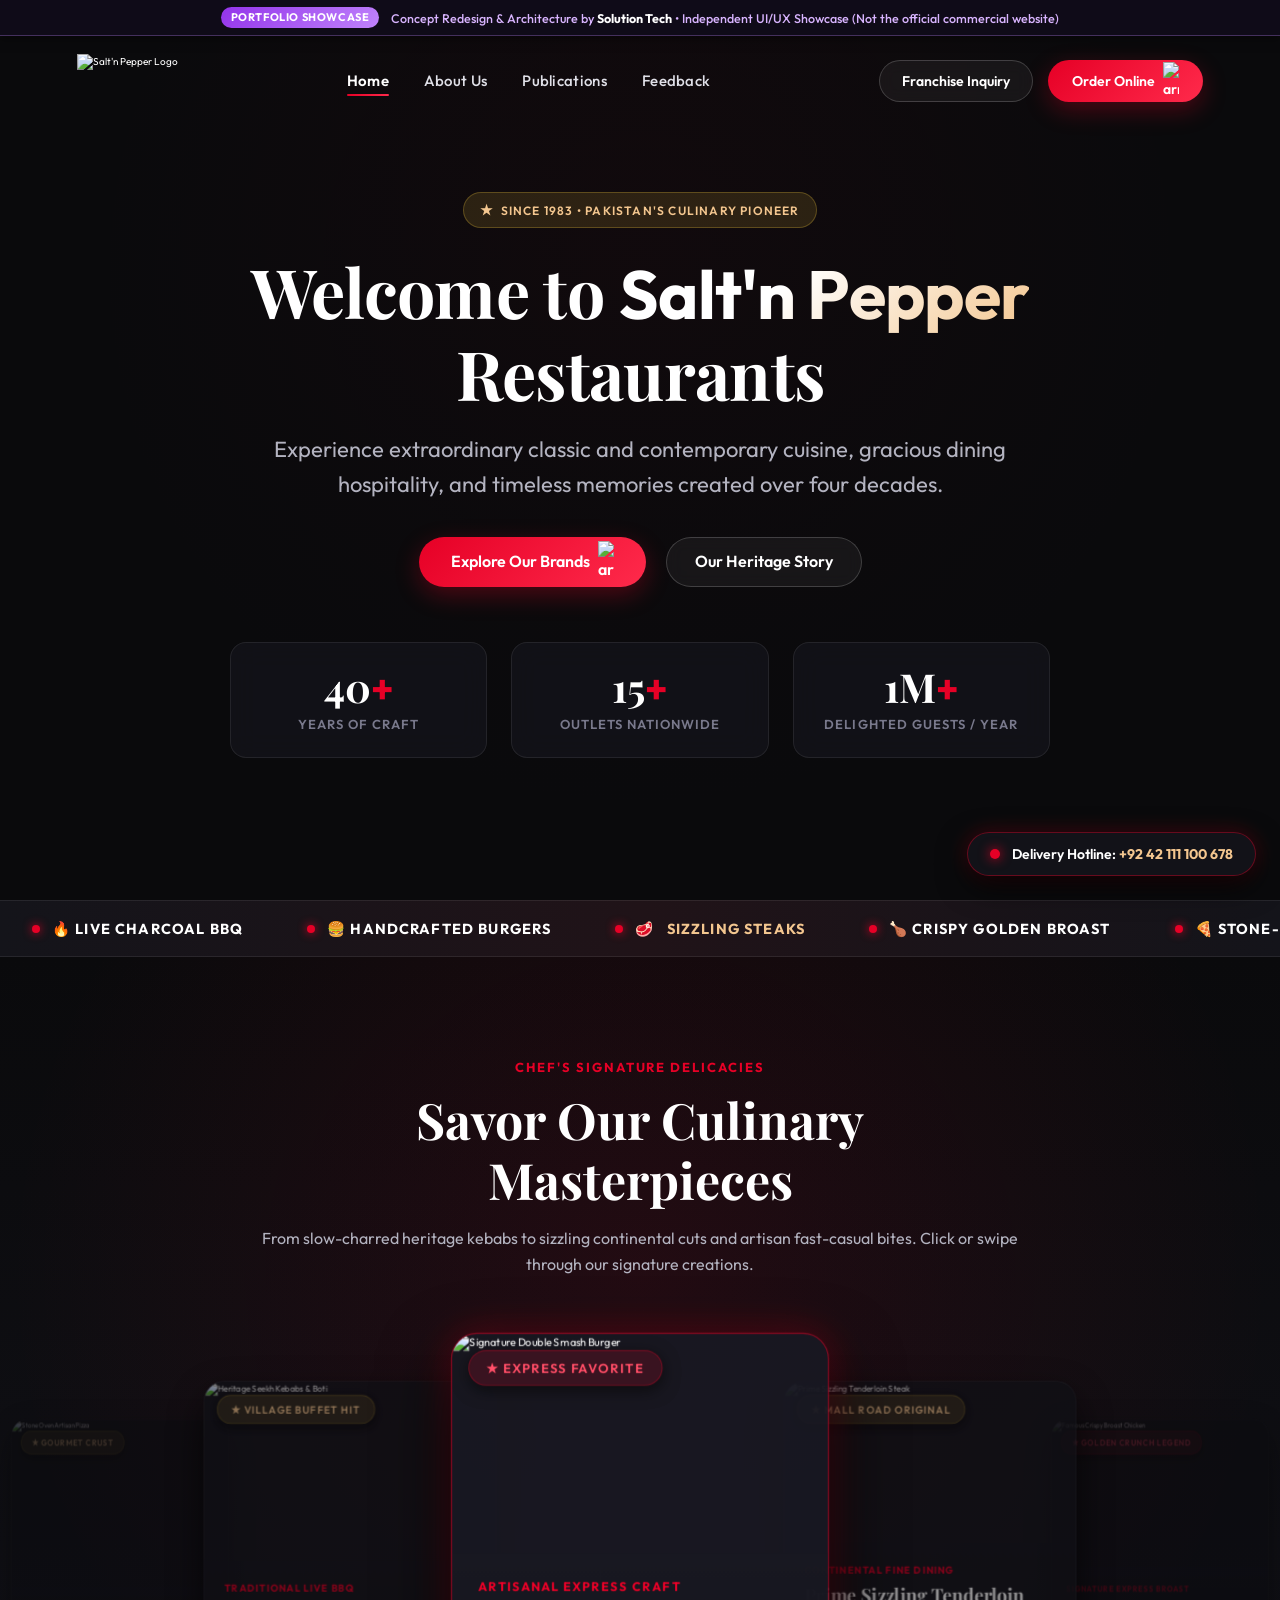
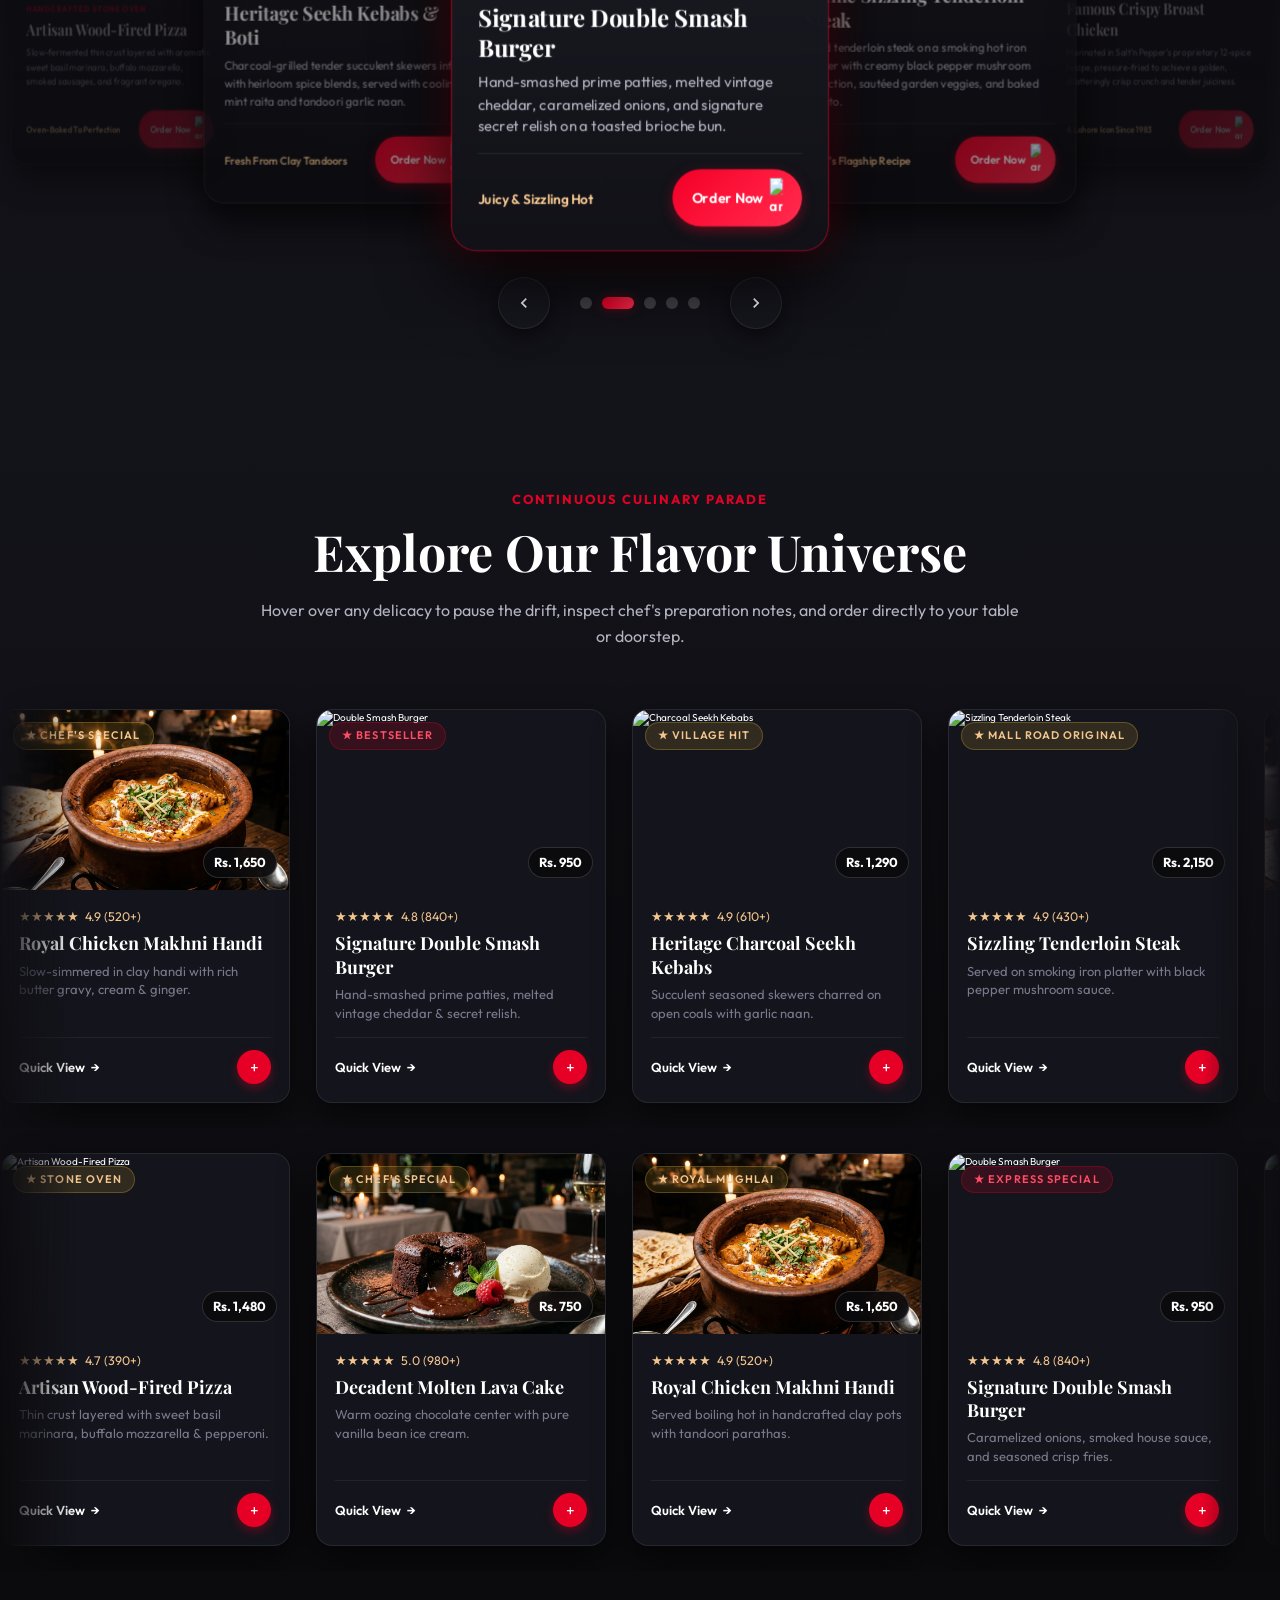
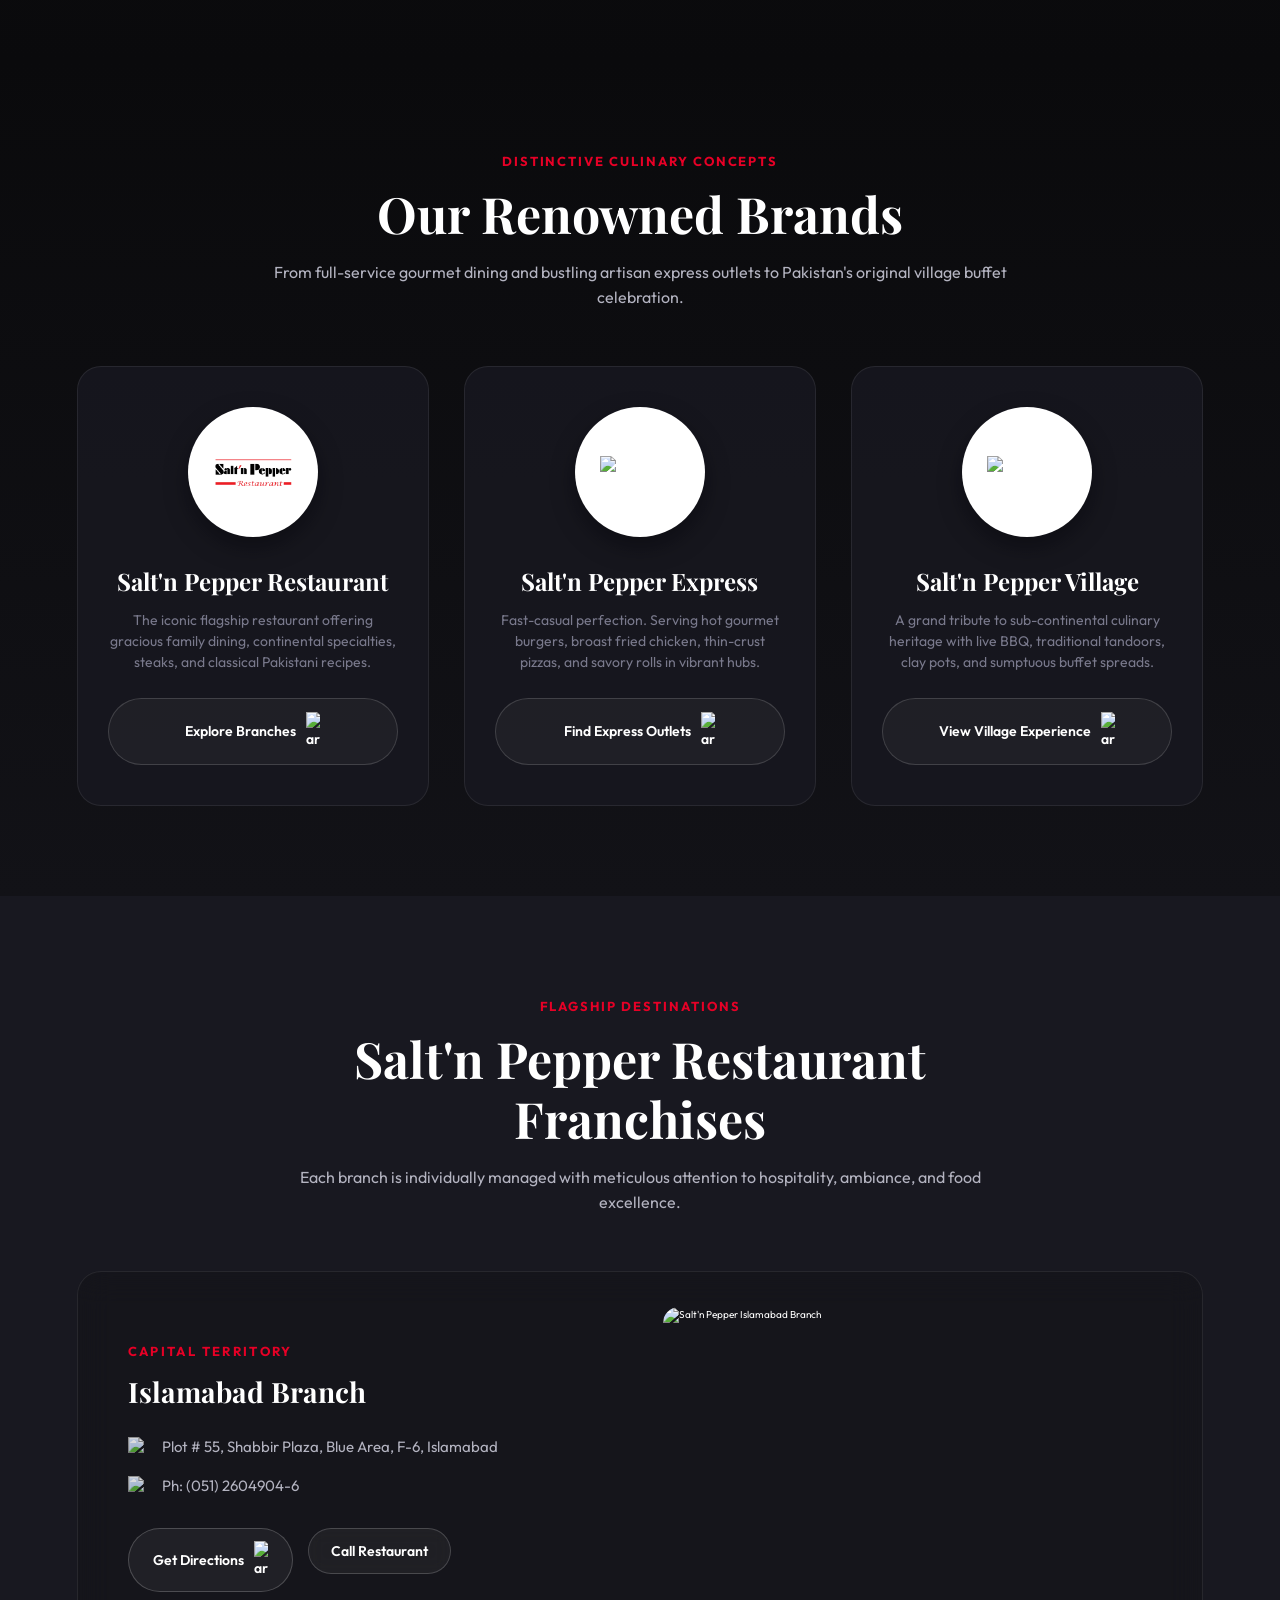
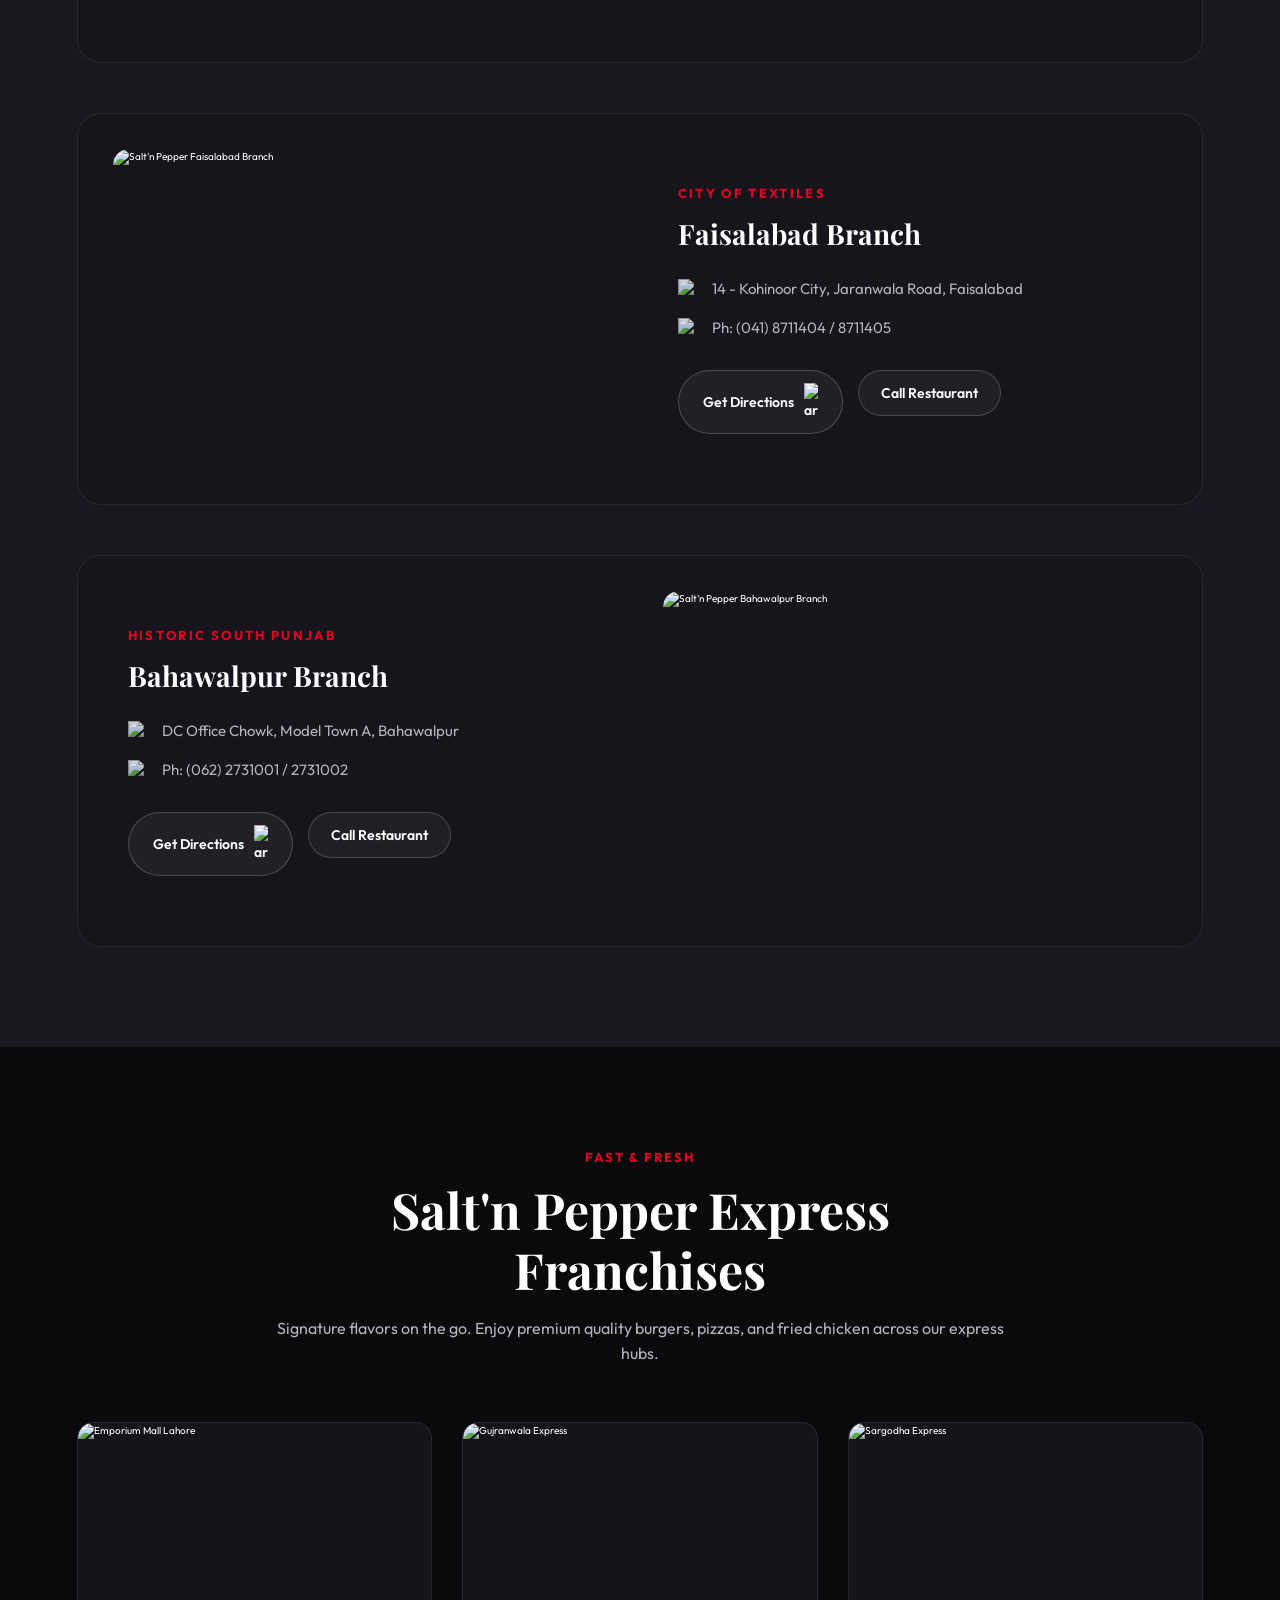
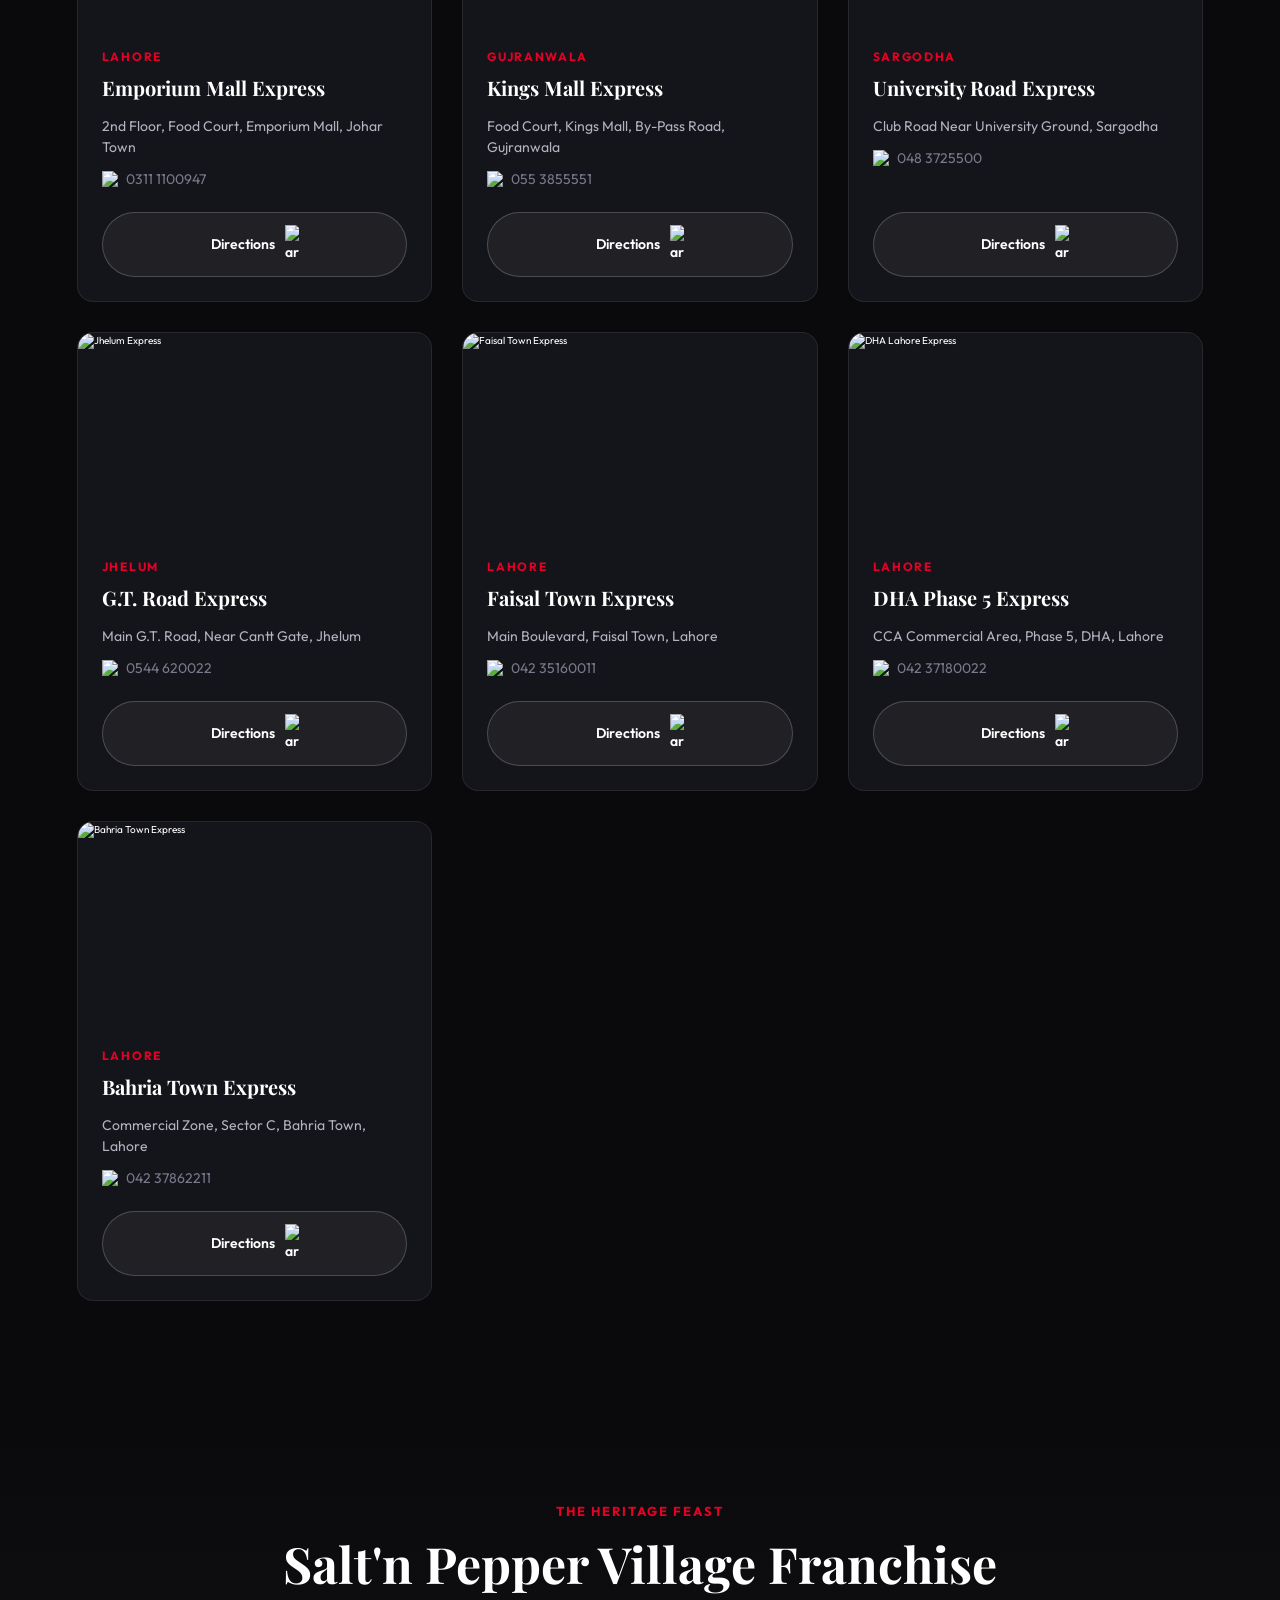
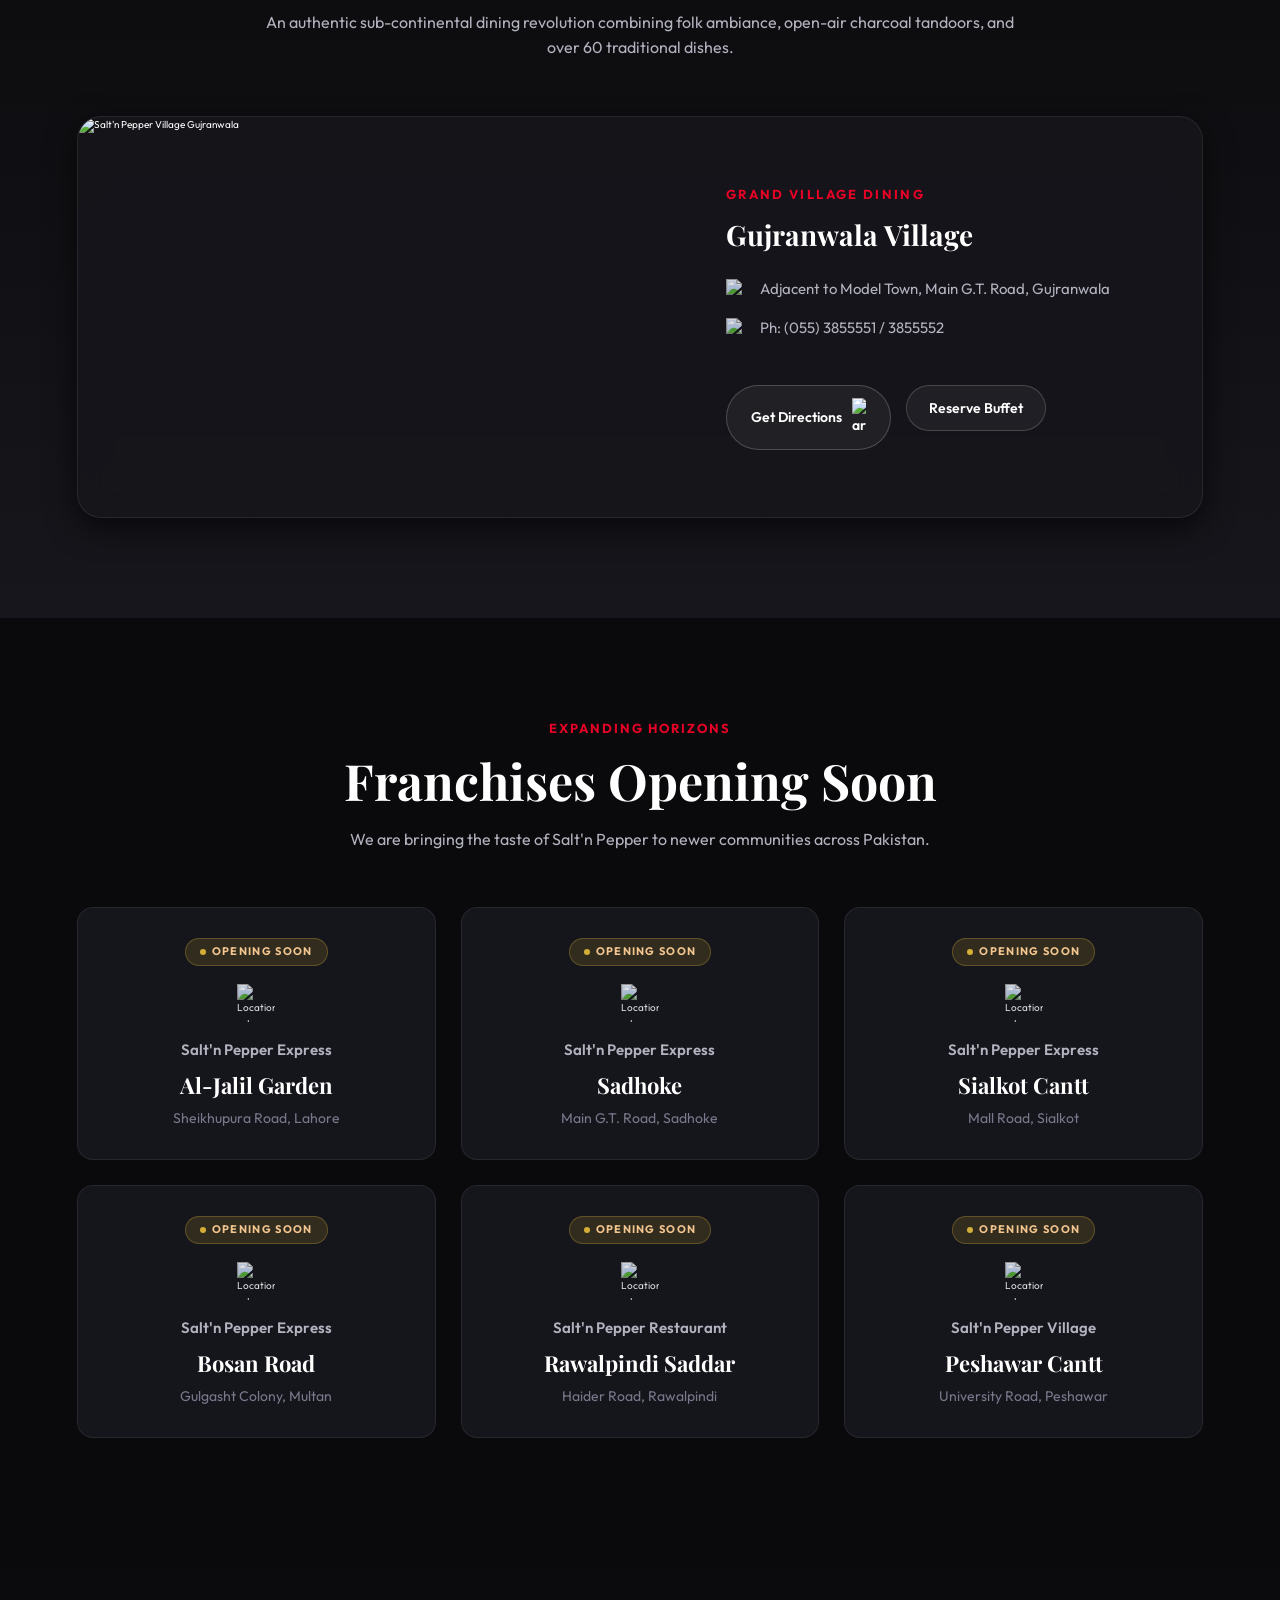
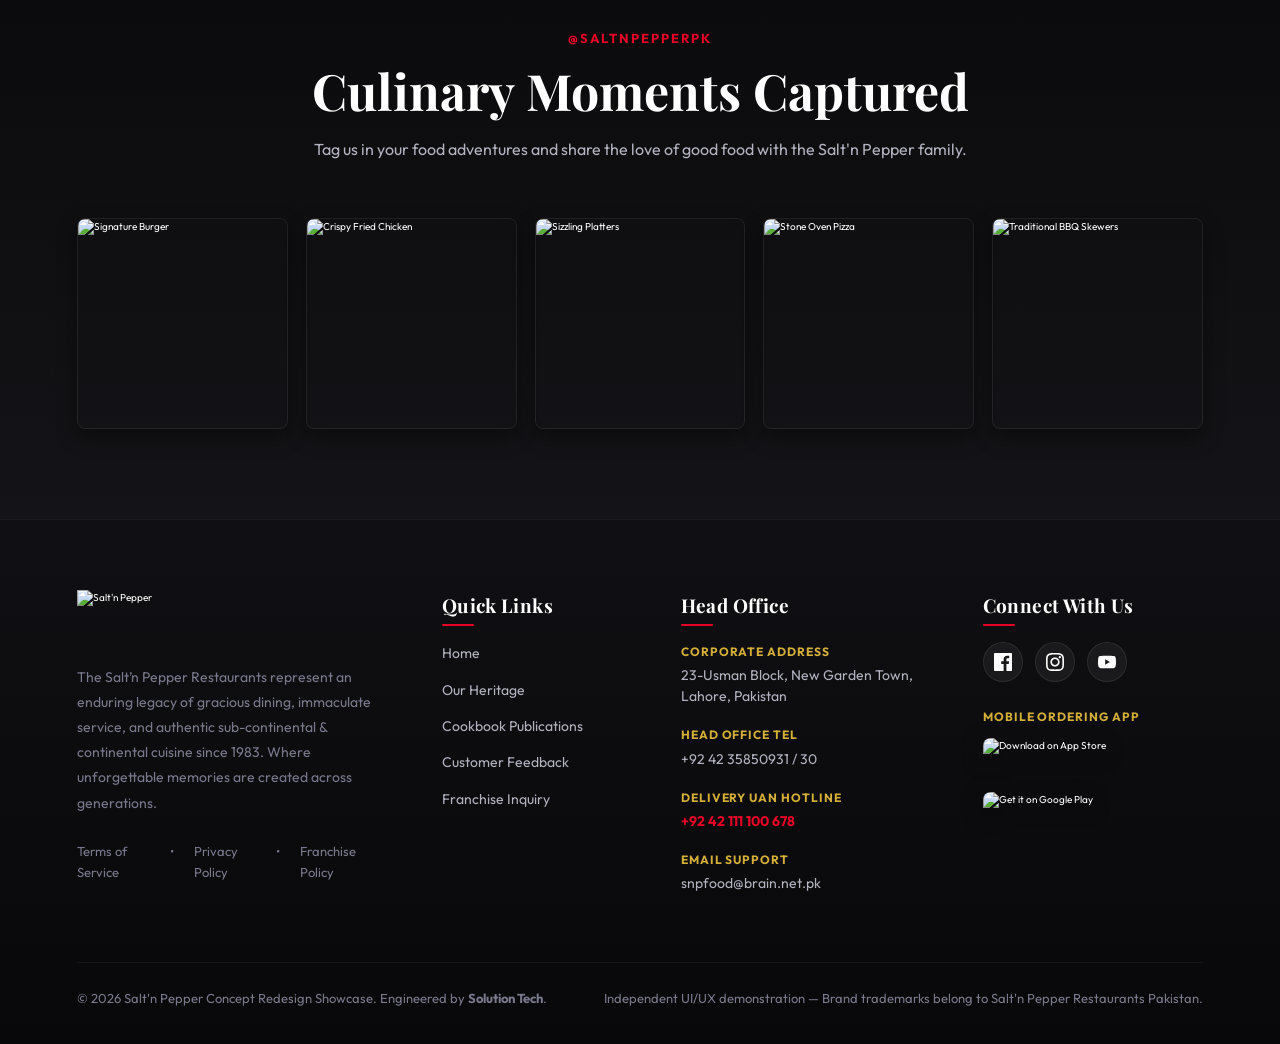
==== commit 3dca3fb5: "feat: add Solution Tech portfolio showcase disclaimers, demo mode safety, and Vercel live deployment" ====
--- a/index.html
+++ b/index.html
@@ -13,6 +13,14 @@
     <link href="https://unpkg.com/aos@2.3.1/dist/aos.css" rel="stylesheet" />
   </head>
   <body>
+    <!-- =========================================
+         PORTFOLIO CONCEPT DISCLAIMER BAR
+    ========================================= -->
+    <aside class="portfolio-disclaimer-bar" role="note" aria-label="Portfolio Showcase Disclaimer">
+      <span class="badge-brand">PORTFOLIO SHOWCASE</span>
+      <span>Concept Redesign & Architecture by <strong>Solution Tech</strong> &bull; Independent UI/UX Showcase (Not the official commercial website)</span>
+    </aside>
+
     <!-- =========================================
          NAVIGATION BAR
     ========================================= -->
@@ -1326,8 +1334,8 @@
       </div>
 
       <div class="footer-bottom-bar">
-        <p>© 2026 Salt'n Pepper Restaurants Pakistan. All rights reserved.</p>
-        <p>Crafted with <span class="heart">♥</span> for Pakistani Gastronomy.</p>
+        <p>© 2026 Salt'n Pepper Concept Redesign Showcase. Engineered by <strong>Solution Tech</strong>.</p>
+        <p>Independent UI/UX demonstration — Brand trademarks belong to Salt'n Pepper Restaurants Pakistan.</p>
       </div>
     </footer>
 
--- a/styles/utility.css
+++ b/styles/utility.css
@@ -171,6 +171,45 @@
 }
 
 /* =========================================
+   PORTFOLIO CONCEPT DISCLAIMER BAR
+========================================= */
+.portfolio-disclaimer-bar {
+  position: fixed;
+  top: 0;
+  left: 0;
+  width: 100%;
+  height: 36px;
+  background: #0f0b18;
+  border-bottom: 1px solid rgba(192, 132, 252, 0.3);
+  color: #d8b4fe;
+  font-size: 1.25rem;
+  font-weight: 500;
+  display: flex;
+  align-items: center;
+  justify-content: center;
+  gap: 12px;
+  z-index: 1100;
+  padding: 0 1.5rem;
+  text-align: center;
+  box-shadow: 0 2px 10px rgba(0, 0, 0, 0.5);
+}
+
+.portfolio-disclaimer-bar .badge-brand {
+  background: linear-gradient(135deg, #9333ea, #c084fc);
+  color: #ffffff;
+  padding: 2px 10px;
+  border-radius: 999px;
+  font-size: 1.1rem;
+  font-weight: 700;
+  letter-spacing: 0.6px;
+  text-transform: uppercase;
+}
+
+.portfolio-disclaimer-bar strong {
+  color: #ffffff;
+}
+
+/* =========================================
    NAVIGATION BAR (UNIFIED & RESPONSIVE)
 ========================================= */
 .nav-box {
@@ -181,7 +220,7 @@
   justify-content: space-between;
   padding: 0 6%;
   position: fixed;
-  top: 0;
+  top: 36px;
   left: 0;
   z-index: 1000;
   transition: all 0.35s ease;
@@ -635,6 +674,17 @@
 }
 
 @media (max-width: 650px) {
+  .portfolio-disclaimer-bar {
+    height: auto;
+    padding: 6px 12px;
+    font-size: 1.1rem;
+    line-height: 1.35;
+    flex-direction: column;
+    gap: 4px;
+  }
+  .nav-box {
+    top: 48px;
+  }
   .footer-container {
     grid-template-columns: 1fr;
     gap: 35px;
@@ -642,5 +692,6 @@
   .footer-bottom-bar {
     flex-direction: column;
     text-align: center;
-  }
-}
+    gap: 8px;
+  }
+}
